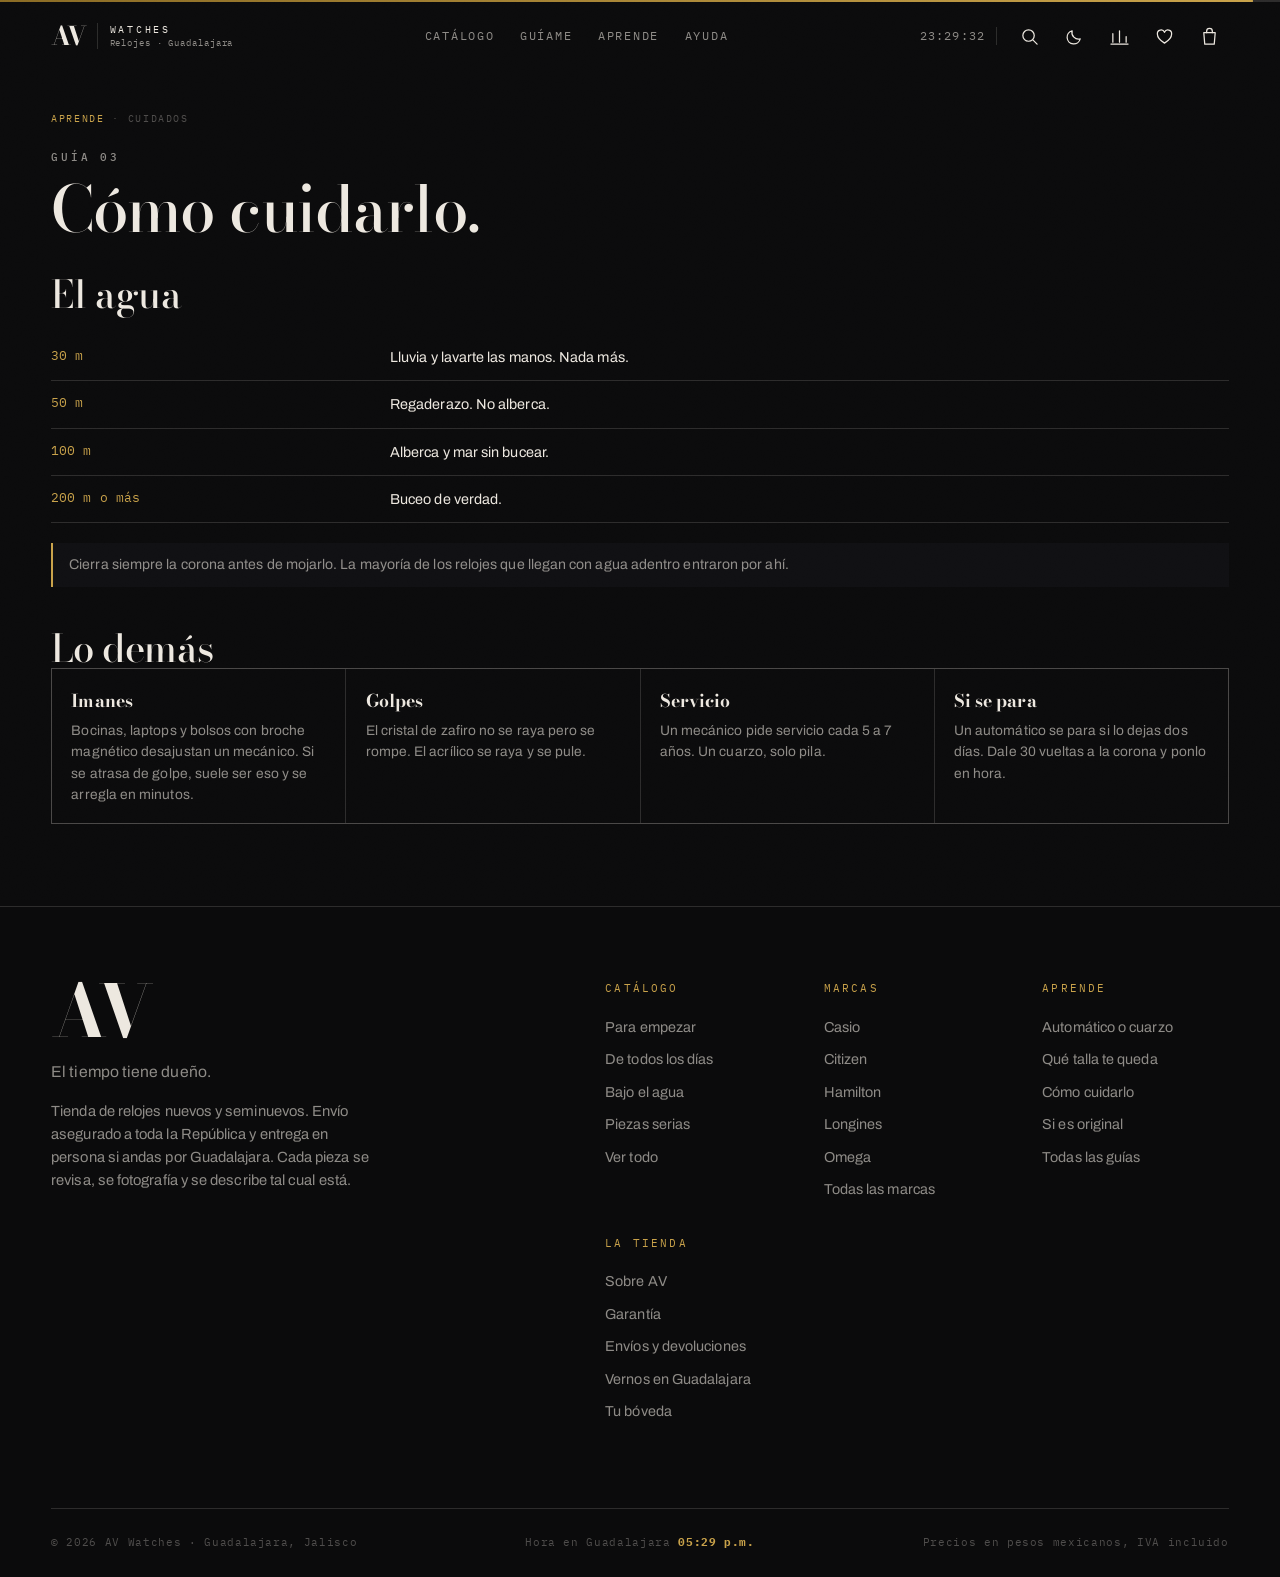
==== aprende-cuidados.html @ d377205e "Convierte el sitio en una tienda: menos texto y la información aparte Estaba hecho como una revista " ====
<!DOCTYPE html>
<html lang="es-MX" data-tema="noche">
<head>
<meta charset="utf-8">
<meta name="viewport" content="width=device-width, initial-scale=1">
<title>Cómo cuidarlo · AV Watches</title>
<meta name="description" content="Agua, golpes, imanes y cada cuándo darle servicio a tu reloj.">
<meta name="theme-color" content="#0B0B0C">
<link rel="icon" href="data:image/svg+xml,%3Csvg xmlns='http://www.w3.org/2000/svg' viewBox='0 0 32 32'%3E%3Crect width='32' height='32' fill='%230B0B0C'/%3E%3Ctext x='16' y='23' font-family='Georgia,serif' font-size='19' font-weight='700' fill='%23C9A24A' text-anchor='middle'%3EAV%3C/text%3E%3C/svg%3E">
<link rel="preconnect" href="https://fonts.googleapis.com">
<link rel="preconnect" href="https://fonts.gstatic.com" crossorigin>
<link href="https://fonts.googleapis.com/css2?family=Bodoni+Moda:ital,opsz,wght@0,6..96,400..700;1,6..96,400..600&family=IBM+Plex+Mono:wght@400;500&family=Archivo:wght@400;500;600&display=swap" rel="stylesheet">
<link rel="stylesheet" href="assets/css/base.css">
<link rel="stylesheet" href="assets/css/paginas.css">
<script src="assets/js/datos.js" defer></script>
<script src="assets/js/motor-reloj.js" defer></script>
<script src="assets/js/perfil.js" defer></script>
<script src="assets/js/tienda.js" defer></script>
<script src="assets/js/escala.js" defer></script>
<script src="assets/js/mecanismo.js" defer></script>
<script src="assets/js/componentes.js" defer></script>

</head>
<body>
<main id="principal">
  <section class="av-seccion av-marco">
    <nav class="av-miga av-mono"><a href="aprende.html">Aprende</a> · Cuidados</nav>
    <p class="av-t-eyebrow">Guía 03</p>
    <h1 class="av-t-titan">Cómo cuidarlo.</h1>

    <h2 class="av-t-display" style="margin-top:2rem">El agua</h2>
    <table class="av-tabla">
      <tbody>
        <tr><td class="av-laton">30 m</td><td>Lluvia y lavarte las manos. Nada más.</td></tr>
        <tr><td class="av-laton">50 m</td><td>Regaderazo. No alberca.</td></tr>
        <tr><td class="av-laton">100 m</td><td>Alberca y mar sin bucear.</td></tr>
        <tr><td class="av-laton">200 m o más</td><td>Buceo de verdad.</td></tr>
      </tbody>
    </table>
    <p class="av-aviso-corto">Cierra siempre la corona antes de mojarlo. La mayoría de los relojes que llegan con agua adentro entraron por ahí.</p>

    <h2 class="av-t-display" style="margin-top:var(--ritmo)">Lo demás</h2>
    <div class="av-fichas-cortas">
      <div><b>Imanes</b><p>Bocinas, laptops y bolsos con broche magnético desajustan un mecánico. Si se atrasa de golpe, suele ser eso y se arregla en minutos.</p></div>
      <div><b>Golpes</b><p>El cristal de zafiro no se raya pero se rompe. El acrílico se raya y se pule.</p></div>
      <div><b>Servicio</b><p>Un mecánico pide servicio cada 5 a 7 años. Un cuarzo, solo pila.</p></div>
      <div><b>Si se para</b><p>Un automático se para si lo dejas dos días. Dale 30 vueltas a la corona y ponlo en hora.</p></div>
    </div>
  </section>
</main>
</body>
</html>
---- assets/css/base.css ----
/* ==========================================================================
   AV WATCHES · Base
   Reglas de la casa: nada de esquinas redondeadas (salvo lo que es círculo),
   nada de sombras suaves, todo separado por filos de un píxel. La página se
   lee como una hoja de especificaciones, no como un folleto.
   ========================================================================== */

/* --- 1. Tokens ----------------------------------------------------------- */
:root {
  color-scheme: dark;
  --tinta:        #EDE8E0;
  --tinta-tenue:  rgba(237,232,224,.58);
  --tinta-fantasma: rgba(237,232,224,.30);
  --fondo:        #0B0B0C;
  --fondo-2:      #101013;
  --fondo-3:      #17171B;
  --linea:        rgba(237,232,224,.15);
  --linea-viva:   rgba(237,232,224,.38);
  --laton:        #C9A24A;
  --laton-hondo:  #8A6B24;
  --brasa:        #C4452D;
  --lume:         #79F0C8;
  --velo:         rgba(6,6,7,.72);

  --display: 'Bodoni Moda', 'Didot', 'Times New Roman', serif;
  --mono:    'IBM Plex Mono', ui-monospace, 'SF Mono', Menlo, monospace;
  --sans:    'Archivo', 'Helvetica Neue', Arial, sans-serif;

  /* Tonos del esquema del movimiento, para que funcione en ambos temas. */
  --mec-acero: rgba(176,180,190,.9);
  --mec-placa: rgba(150,150,160,.06);
  --mec-borde: rgba(170,172,180,.26);
  --mec-luz:   rgba(201,162,74,.13);

  --marco: clamp(1rem, 4vw, 4.5rem);   /* margen lateral de la página */
  --filo: 1px solid var(--linea);
  --ritmo: clamp(2rem, 3.2vw, 3.2rem);   /* aire entre secciones */
  --cabeza-alto: 68px;
  --curva: cubic-bezier(.19,1,.22,1);
}

[data-tema="dia"] {
  color-scheme: light;
  --tinta:        #17171B;
  --tinta-tenue:  rgba(23,23,27,.62);
  --tinta-fantasma: rgba(23,23,27,.32);
  --fondo:        #F2EEE6;
  --fondo-2:      #EAE5DA;
  --fondo-3:      #FBF9F4;
  --linea:        rgba(23,23,27,.18);
  --linea-viva:   rgba(23,23,27,.42);
  --laton:        #8A6220;
  --laton-hondo:  #C9A24A;
  --brasa:        #A83A22;
  --velo:         rgba(242,238,230,.78);
  --mec-acero: rgba(88,95,110,.85);
  --mec-placa: rgba(60,64,74,.06);
  --mec-borde: rgba(60,64,74,.30);
  --mec-luz:   rgba(138,98,32,.10);
}

/* --- 2. Reinicio --------------------------------------------------------- */
*, *::before, *::after { box-sizing: border-box; }
html { -webkit-text-size-adjust: 100%; scroll-behavior: smooth; }
@media (prefers-reduced-motion: reduce) { html { scroll-behavior: auto; } *, *::before, *::after { animation-duration: .01ms !important; animation-iteration-count: 1 !important; transition-duration: .01ms !important; } }

body {
  margin: 0;
  background: var(--fondo);
  color: var(--tinta);
  font-family: var(--sans);
  font-size: 15px;
  line-height: 1.55;
  letter-spacing: .005em;
  -webkit-font-smoothing: antialiased;
  overflow-x: hidden;
  transition: background .5s var(--curva), color .5s var(--curva);
}
/* Grano de papel: apenas se nota, pero quita el plano digital perfecto. */
body::before {
  content: ''; position: fixed; inset: 0; z-index: 9998; pointer-events: none; opacity: .55;
  background-image: url("data:image/svg+xml,%3Csvg xmlns='http://www.w3.org/2000/svg' width='180' height='180'%3E%3Cfilter id='n'%3E%3CfeTurbulence type='fractalNoise' baseFrequency='.85' numOctaves='3'/%3E%3CfeColorMatrix type='saturate' values='0'/%3E%3C/filter%3E%3Crect width='180' height='180' filter='url(%23n)' opacity='.045'/%3E%3C/svg%3E");
  mix-blend-mode: overlay;
}
body.av-bloqueado { overflow: hidden; }

h1,h2,h3,h4 { margin: 0; font-weight: 400; line-height: 1.02; letter-spacing: -.015em; }
p { margin: 0 0 1em; }
img, svg { display: block; max-width: 100%; }
button, input, select, textarea { font: inherit; color: inherit; }
button { background: none; border: 0; cursor: pointer; padding: 0; }
a { color: inherit; text-decoration: none; }
:focus-visible { outline: 2px solid var(--laton); outline-offset: 3px; }
::selection { background: var(--laton); color: var(--fondo); }
hr { border: 0; border-top: var(--filo); margin: 0; }
[hidden] { display: none !important; }

/* --- 3. Tipografía ------------------------------------------------------- */
/* La tipografía de display se reserva para nombres y titulares cortos.
   Todo lo que se lee de corrido va en la sans, que cansa menos. */
.av-t-titan {
  font-family: var(--display);
  font-size: clamp(2.3rem, 5.6vw, 4rem);
  line-height: 1.02; font-weight: 500; letter-spacing: -.02em;
}
.av-t-display { font-family: var(--display); font-size: clamp(1.6rem, 3vw, 2.5rem); line-height: 1.06; font-weight: 500; letter-spacing: -.015em; }
.av-t-titulo  { font-family: var(--display); font-size: clamp(1.25rem, 2vw, 1.7rem); line-height: 1.12; font-weight: 500; }
.av-t-lead    { font-family: var(--sans); font-size: clamp(.98rem, 1.2vw, 1.08rem); line-height: 1.55; font-weight: 400; color: var(--tinta-tenue); }
.av-t-eyebrow {
  font-family: var(--mono); font-size: .68rem; font-weight: 500;
  text-transform: uppercase; letter-spacing: .26em; color: var(--tinta-tenue);
}
.av-mono  { font-family: var(--mono); font-size: .8rem; letter-spacing: .02em; font-variant-numeric: tabular-nums; }
.av-tenue { color: var(--tinta-tenue); }
.av-laton { color: var(--laton); }
.av-cursiva { font-family: var(--display); font-style: italic; }

/* Numeración de sección: 01 —, con filo que cruza la página. */
.av-seccion-eti { display: flex; align-items: baseline; gap: 1.25rem; padding-bottom: .8rem; border-bottom: var(--filo); margin-bottom: clamp(1.2rem,2.5vw,2rem); }
.av-seccion-eti b { font-family: var(--mono); font-size: .72rem; letter-spacing: .2em; color: var(--laton); font-weight: 500; }
.av-seccion-eti span { flex: 1; }
.av-seccion-eti .av-t-eyebrow { color: var(--tinta); }

/* --- 4. Retícula --------------------------------------------------------- */
.av-marco { padding-inline: var(--marco); }
.av-seccion { padding-block: var(--ritmo); }
.av-rejilla { display: grid; gap: clamp(1.5rem, 3vw, 3rem); }
.av-dos { grid-template-columns: repeat(auto-fit, minmax(min(100%, 22rem), 1fr)); }

/* --- 5. Botones y enlaces ------------------------------------------------ */
.av-btn {
  --c: var(--tinta);
  position: relative; display: inline-flex; align-items: center; justify-content: center; gap: .7rem;
  padding: .95rem 1.7rem; border: 1px solid var(--c); color: var(--c);
  font-family: var(--mono); font-size: .74rem; text-transform: uppercase; letter-spacing: .18em;
  overflow: hidden; isolation: isolate; cursor: pointer; text-align: center;
  transition: color .45s var(--curva), border-color .45s var(--curva);
}
/* La tinta sube desde abajo al pasar el cursor. */
.av-btn::after { content: ''; position: absolute; inset: 0; background: var(--c); transform: scaleY(0); transform-origin: bottom; transition: transform .5s var(--curva); z-index: -1; }
.av-btn:hover::after, .av-btn:focus-visible::after { transform: scaleY(1); }
.av-btn:hover, .av-btn:focus-visible { color: var(--fondo); }
.av-btn--solido { background: var(--tinta); color: var(--fondo); }
.av-btn--solido::after { background: var(--laton); }
.av-btn--solido:hover { color: var(--fondo); }
.av-btn--laton { --c: var(--laton); }
.av-btn--bajo { padding: .7rem 1.2rem; font-size: .68rem; }
.av-bloque { display: flex; width: 100%; }
.av-btn[disabled] { opacity: .38; pointer-events: none; }

/* Enlace con subrayado que se dibuja de izquierda a derecha. */
.av-enlace { position: relative; font-family: var(--mono); font-size: .75rem; text-transform: uppercase; letter-spacing: .16em; padding-bottom: .3rem; }
.av-enlace::after { content: ''; position: absolute; left: 0; bottom: 0; width: 100%; height: 1px; background: currentColor; transform: scaleX(0); transform-origin: right; transition: transform .5s var(--curva); }
.av-enlace:hover::after { transform: scaleX(1); transform-origin: left; }

/* --- 6. Barra del día y encabezado --------------------------------------- */
.av-dia-barra { position: fixed; inset: 0 0 auto 0; height: 2px; z-index: 200; background: var(--linea); }
.av-dia-barra i { display: block; height: 100%; background: linear-gradient(90deg, var(--laton-hondo), var(--laton)); transform-origin: left; transform: scaleX(0); }

.av-saltar { position: fixed; top: -100px; left: 1rem; z-index: 300; background: var(--laton); color: #000; padding: .8rem 1.2rem; font-family: var(--mono); font-size: .75rem; transition: top .2s; }
.av-saltar:focus { top: 1rem; }

.av-cabeza {
  position: fixed; top: 2px; left: 0; right: 0; z-index: 150;
  border-bottom: 1px solid transparent;
  transition: background .4s var(--curva), border-color .4s var(--curva), transform .5s var(--curva);
}
.av-scrolled .av-cabeza { background: color-mix(in oklab, var(--fondo) 88%, transparent); backdrop-filter: blur(14px); border-bottom-color: var(--linea); }
.av-scrolled:not(.av-sube) .av-cabeza { transform: translateY(-110%); }
.av-cabeza__int { display: flex; align-items: center; gap: clamp(1rem, 3vw, 2.5rem); height: var(--cabeza-alto); padding-inline: var(--marco); }

.av-logo { display: flex; align-items: center; gap: .7rem; flex: 0 0 auto; }
.av-logo__marca { font-family: var(--display); font-size: 1.6rem; font-weight: 700; letter-spacing: -.04em; line-height: 1; }
.av-logo__txt { font-family: var(--mono); font-size: .62rem; letter-spacing: .28em; line-height: 1.35; padding-left: .7rem; border-left: var(--filo); }
.av-logo__txt em { display: block; font-style: normal; letter-spacing: .1em; color: var(--tinta-tenue); font-size: .56rem; }

.av-nav { display: flex; gap: clamp(.9rem, 2vw, 2rem); margin-inline: auto; }
.av-nav a { position: relative; font-family: var(--mono); font-size: .72rem; text-transform: uppercase; letter-spacing: .15em; color: var(--tinta-tenue); padding: .4rem 0; transition: color .35s; }
.av-nav a::after { content: ''; position: absolute; left: 0; right: 0; bottom: 0; height: 1px; background: var(--laton); transform: scaleX(0); transform-origin: right; transition: transform .45s var(--curva); }
.av-nav a:hover { color: var(--tinta); }
.av-nav a:hover::after, .av-nav a[aria-current]::after { transform: scaleX(1); transform-origin: left; }
.av-nav a[aria-current] { color: var(--tinta); }

.av-acciones { display: flex; align-items: center; gap: .45rem; flex: 0 0 auto; }
.av-hora-local { font-family: var(--mono); font-size: .74rem; letter-spacing: .1em; color: var(--tinta-tenue); font-variant-numeric: tabular-nums; padding-right: .7rem; border-right: var(--filo); margin-right: .35rem; }
.av-icono { position: relative; display: grid; place-items: center; width: 38px; height: 38px; border: 1px solid transparent; transition: border-color .35s, background .35s; }
.av-icono:hover { border-color: var(--linea); }
.av-icono svg { width: 19px; height: 19px; fill: none; stroke: currentColor; stroke-width: 1.3; stroke-linecap: round; stroke-linejoin: round; }
.av-icono .av-ico-dia { display: none; }
[data-tema="dia"] .av-icono .av-ico-dia { display: block; }
[data-tema="dia"] .av-icono .av-ico-noche { display: none; }
.av-cuenta { position: absolute; top: 2px; right: 0; min-width: 15px; height: 15px; padding: 0 3px; background: var(--laton); color: #0B0B0C; font-family: var(--mono); font-size: .58rem; font-weight: 600; display: grid; place-items: center; }
.av-icono--bolsa:hover svg { transform: translateY(-1px); }

@media (max-width: 860px) {
  .av-nav { position: fixed; left: 0; right: 0; bottom: 0; margin: 0; justify-content: space-around; background: color-mix(in oklab, var(--fondo) 94%, transparent); backdrop-filter: blur(14px); border-top: var(--filo); padding: .55rem var(--marco) calc(.55rem + env(safe-area-inset-bottom)); z-index: 149; }
  .av-nav a { font-size: .62rem; letter-spacing: .1em; }
  .av-logo__txt, .av-hora-local { display: none; }
  .av-scrolled:not(.av-sube) .av-cabeza { transform: none; }
}

/* --- 7. Pie -------------------------------------------------------------- */
.av-pie { border-top: var(--filo); margin-top: var(--ritmo); padding: clamp(3rem,6vw,5.5rem) var(--marco) 0; display: grid; gap: clamp(2.5rem,5vw,5rem); grid-template-columns: minmax(0,1.1fr) minmax(0,1.4fr); }
.av-pie__logo { font-family: var(--display); font-size: 4.5rem; font-weight: 700; line-height: .8; display: block; margin-bottom: 1.2rem; }
.av-pie__nota { max-width: 40ch; color: var(--tinta-tenue); font-size: .92rem; }
.av-pie__cols { display: grid; gap: 2rem; grid-template-columns: repeat(auto-fit, minmax(9rem,1fr)); }
.av-pie__cols h3 { font-family: var(--mono); font-size: .68rem; text-transform: uppercase; letter-spacing: .2em; color: var(--laton); margin-bottom: 1rem; }
.av-pie__cols a { display: block; padding: .32rem 0; font-size: .9rem; color: var(--tinta-tenue); transition: color .3s, padding-left .35s var(--curva); }
.av-pie__cols a:hover { color: var(--tinta); padding-left: .4rem; }
.av-pie__base { grid-column: 1 / -1; display: flex; flex-wrap: wrap; gap: 1rem 2rem; justify-content: space-between; border-top: var(--filo); margin-top: 1rem; padding: 1.6rem 0; font-family: var(--mono); font-size: .68rem; letter-spacing: .06em; color: var(--tinta-fantasma); }
.av-pie__hora b { color: var(--laton); font-variant-numeric: tabular-nums; }
@media (max-width: 860px) { .av-pie { grid-template-columns: 1fr; } .av-pie__base { padding-bottom: 5rem; } }

/* --- 8. Bolsa lateral ---------------------------------------------------- */
.av-velo { position: fixed; inset: 0; background: var(--velo); backdrop-filter: blur(3px); z-index: 160; opacity: 0; transition: opacity .45s var(--curva); }
.av-bolsa-abierta .av-velo { opacity: 1; }
.av-bolsa {
  position: fixed; top: 0; right: 0; bottom: 0; width: min(30rem, 100vw); z-index: 170;
  background: var(--fondo-2); border-left: var(--filo);
  display: flex; flex-direction: column;
  transform: translateX(101%); transition: transform .6s var(--curva);
}
.av-bolsa-abierta .av-bolsa { transform: none; }
.av-bolsa__cabeza { display: flex; align-items: center; justify-content: space-between; padding: 1.5rem var(--marco); border-bottom: var(--filo); }
.av-cerrar { font-family: var(--mono); font-size: .7rem; text-transform: uppercase; letter-spacing: .16em; color: var(--tinta-tenue); border-bottom: 1px solid transparent; transition: color .3s, border-color .3s; }
.av-cerrar:hover { color: var(--tinta); border-bottom-color: var(--laton); }
.av-bolsa__cuerpo { flex: 1; overflow-y: auto; padding: 0 var(--marco); }
.av-bolsa__pie { padding: 1.4rem var(--marco) calc(1.6rem + env(safe-area-inset-bottom)); border-top: var(--filo); background: var(--fondo-3); }
.av-bolsa__linea { display: flex; justify-content: space-between; align-items: baseline; padding: .35rem 0; font-family: var(--mono); font-size: .8rem; }
.av-bolsa__linea b { font-size: 1rem; }
.av-bolsa__pie .av-btn { margin-top: 1.1rem; }
.av-bolsa__nota { margin: .9rem 0 0; font-size: .72rem; color: var(--tinta-fantasma); text-align: center; }
.av-vacio { padding: 3.5rem 0; text-align: center; }
.av-vacio p:not(.av-t-lead) { color: var(--tinta-tenue); font-size: .92rem; max-width: 28ch; margin-inline: auto; }
.av-vacio .av-btn { margin-top: 1.5rem; }

.av-linea { display: grid; grid-template-columns: 74px 1fr; gap: 1.1rem; padding: 1.4rem 0; border-bottom: var(--filo); }
.av-linea__img { background: var(--fondo-3); border: var(--filo); padding: .4rem; }
.av-linea__txt h3 { font-family: var(--display); font-size: 1.15rem; }
.av-linea__txt p { margin: .25rem 0; font-size: .74rem; }
.av-linea__fila { display: flex; align-items: center; justify-content: space-between; margin-top: .6rem; }
.av-cant { display: inline-flex; align-items: center; border: var(--filo); }
.av-cant button { width: 26px; height: 26px; display: grid; place-items: center; color: var(--tinta-tenue); transition: color .25s, background .25s; }
.av-cant button:hover { color: var(--fondo); background: var(--tinta); }
.av-cant span { min-width: 26px; text-align: center; font-family: var(--mono); font-size: .78rem; }
.av-quitar { margin-top: .5rem; font-family: var(--mono); font-size: .64rem; text-transform: uppercase; letter-spacing: .14em; color: var(--tinta-fantasma); border-bottom: 1px solid transparent; }
.av-quitar:hover { color: var(--brasa); border-bottom-color: var(--brasa); }
.av-grabado-eti { font-family: var(--display); font-style: italic; color: var(--laton) !important; }

/* --- 9. Buscador --------------------------------------------------------- */
.av-buscador { position: fixed; inset: 0; z-index: 180; background: var(--velo); backdrop-filter: blur(8px); opacity: 0; transition: opacity .3s; display: grid; place-items: start center; padding: clamp(3rem,12vh,9rem) 1rem 1rem; }
.av-buscador.visible { opacity: 1; }
.av-buscador__caja { width: min(46rem, 100%); background: var(--fondo-2); border: var(--filo); transform: translateY(-12px); transition: transform .45s var(--curva); }
.av-buscador.visible .av-buscador__caja { transform: none; }
.av-buscador input { width: 100%; padding: 1.4rem 1.6rem; background: none; border: 0; border-bottom: var(--filo); font-family: var(--display); font-size: 1.5rem; letter-spacing: -.01em; }
.av-buscador input::placeholder { color: var(--tinta-fantasma); font-size: 1.1rem; }
.av-buscador input:focus { outline: none; }
.av-buscador__res { max-height: min(50vh, 26rem); overflow-y: auto; }
.av-buscador__eti { margin: 0; padding: .9rem 1.6rem .4rem; font-family: var(--mono); font-size: .64rem; text-transform: uppercase; letter-spacing: .2em; color: var(--tinta-fantasma); }
.av-buscador__res a { display: grid; grid-template-columns: 4rem 1fr auto; gap: 1rem; align-items: center; padding: .8rem 1.6rem; border-top: var(--filo); transition: background .2s; }
.av-buscador__res a:hover, .av-buscador__res a.sel { background: var(--fondo-3); }
.av-buscador__res a.sel { box-shadow: inset 2px 0 0 var(--laton); }
.av-buscador__ref { color: var(--laton); }
.av-buscador__nom { font-family: var(--display); font-size: 1.1rem; }
.av-buscador__nom em { display: block; font-family: var(--mono); font-style: normal; font-size: .66rem; color: var(--tinta-tenue); letter-spacing: .06em; }
.av-buscador__pie { padding: .8rem 1.6rem; border-top: var(--filo); font-family: var(--mono); font-size: .64rem; color: var(--tinta-fantasma); letter-spacing: .08em; }
.av-buscador kbd { display: inline-block; padding: 1px 5px; border: var(--filo); margin-right: 2px; }

/* --- 10. Aviso ----------------------------------------------------------- */
.av-aviso {
  position: fixed; left: 50%; bottom: 2rem; z-index: 190;
  display: flex; align-items: center; gap: .8rem;
  padding: .85rem 1.3rem; background: var(--fondo-3); border: 1px solid var(--linea-viva);
  font-family: var(--mono); font-size: .74rem; letter-spacing: .04em;
  transform: translate(-50%, 150%); opacity: 0; transition: transform .55s var(--curva), opacity .4s;
}
.av-aviso.visible { transform: translate(-50%, 0); opacity: 1; }
.av-aviso__punto { width: 6px; height: 6px; background: var(--laton); border-radius: 50%; animation: av-pulso 2s infinite; }
.av-aviso__accion { color: var(--laton); text-transform: uppercase; letter-spacing: .14em; font-size: .66rem; border-bottom: 1px solid currentColor; }
@keyframes av-pulso { 0%,100% { opacity: 1; } 50% { opacity: .25; } }
@media (max-width: 860px) { .av-aviso { bottom: 4.6rem; width: calc(100% - 2rem); } }

/* --- 11. La pieza (SVG) -------------------------------------------------- */
.av-svg { width: 100%; height: auto; overflow: visible; }
.av-svg .av-hora, .av-svg .av-min, .av-svg .av-seg, .av-svg .av-gmt, .av-svg .av-sub-s {
  transform-box: view-box; transform-origin: var(--cx, 200px) var(--cy, 290px);
}
.av-svg .av-sub-s { transform-origin: var(--sx) var(--sy); }
.av-svg .av-min, .av-svg .av-hora, .av-svg .av-gmt { transition: transform .8s var(--curva); }
.av-engrane { transform-box: view-box; transform-origin: var(--gx) var(--gy); animation: av-gira var(--gd,12s) linear infinite; animation-direction: var(--gdir, normal); }
@keyframes av-gira { to { transform: rotate(360deg); } }

/* Modo lume: se apaga la luz y solo queda el material luminiscente. */
.av-svg.lume .av-dial { fill: #04060a; }
.av-svg.lume .av-textura { opacity: .06; }
.av-svg.lume .av-lume { fill: var(--lume); filter: drop-shadow(0 0 5px rgba(121,240,200,.85)); }
.av-svg.lume .av-cristal { opacity: .25; }
.av-svg.lume text { opacity: .12; }

/* --- 12. Utilidades ------------------------------------------------------ */
[data-revelar] { opacity: 0; transform: translateY(26px); transition: opacity .9s var(--curva), transform .9s var(--curva); }
[data-revelar].visible { opacity: 1; transform: none; }
[data-revelar][data-retraso="1"] { transition-delay: .09s; }
[data-revelar][data-retraso="2"] { transition-delay: .18s; }
[data-revelar][data-retraso="3"] { transition-delay: .27s; }
[data-revelar][data-retraso="4"] { transition-delay: .36s; }
[data-revelar][data-retraso="5"] { transition-delay: .45s; }
.av-solo-lectores { position: absolute; width: 1px; height: 1px; overflow: hidden; clip-path: inset(50%); white-space: nowrap; }
main { padding-top: calc(var(--cabeza-alto) + 2px); }
.av-linea__txt h3 em { font-family: var(--mono); font-style: normal; font-size: .62rem; text-transform: uppercase; letter-spacing: .16em; color: var(--laton); display: block; }
---- assets/css/paginas.css ----
/* ==========================================================================
   AV WATCHES · Páginas
   ========================================================================== */

/* ==========================  PORTADA  =====================================
   Compacta: el producto tiene que verse sin bajar.
   ========================================================================= */
.av-hero { padding: clamp(1.2rem,3vh,2.4rem) var(--marco) clamp(1.5rem,3vw,2.5rem); }
.av-hero__int { display: grid; grid-template-columns: minmax(0,1fr) clamp(9rem, 21vw, 15rem);
  gap: clamp(1.5rem,4vw,3.5rem); align-items: center; }
.av-hero__col { min-width: 0; }
.av-hero__eti { font-size: .64rem; letter-spacing: .2em; text-transform: uppercase; color: var(--tinta-fantasma); margin: 0 0 .8rem; }
.av-hero__titulo, .av-hero .av-t-titan em { font-style: italic; font-weight: 400; color: var(--laton); }
.av-hero__lead { max-width: 42ch; margin: .9rem 0 1.4rem; color: var(--tinta-tenue); font-size: 1rem; }
.av-hero__cta { display: flex; flex-wrap: wrap; gap: .7rem; }
.av-hero__sellos { list-style: none; display: flex; flex-wrap: wrap; gap: .5rem 1.4rem; margin: 1.4rem 0 0; padding: 0;
  font-size: .64rem; letter-spacing: .12em; text-transform: uppercase; color: var(--tinta-fantasma); }
.av-hero__sellos li { display: flex; align-items: center; gap: .45rem; }
.av-hero__sellos li::before { content: ''; width: 5px; height: 5px; background: var(--laton); border-radius: 50%; }
.av-hero__pieza { width: 100%; justify-self: end; filter: drop-shadow(0 22px 40px rgba(0,0,0,.5)); cursor: pointer;
  transition: transform .6s var(--curva); }
.av-hero__pieza:hover { transform: translateY(-5px); }
.av-hero__pieza .av-svg { width: 100%; }
@media (max-width: 820px) {
  .av-hero__int { grid-template-columns: 1fr; }
  .av-hero__pieza { justify-self: center; max-width: 14rem; order: -1; }
}

/* Atajos por curaduría, justo bajo el encabezado. */
.av-atajos { display: grid; grid-template-columns: repeat(auto-fit, minmax(min(100%,11rem),1fr)); gap: 1px;
  background: var(--linea); border: var(--filo); }
.av-atajo { background: var(--fondo); padding: .95rem 1.1rem; display: grid; gap: .2rem;
  transition: background .3s var(--curva); }
.av-atajo:hover { background: var(--fondo-2); }
.av-atajo b { font-family: var(--display); font-size: 1.15rem; font-weight: 500; }
.av-atajo span { font-size: .64rem; color: var(--tinta-fantasma); }
.av-atajo:hover span { color: var(--laton); }

/* El trato, en cuatro cifras. */
.av-trato { display: grid; grid-template-columns: repeat(auto-fit, minmax(min(100%,9rem),1fr)); gap: 1px;
  background: var(--linea); border: var(--filo); }
.av-trato div { background: var(--fondo); padding: 1.2rem 1.1rem; }
.av-trato b { display: block; font-family: var(--display); font-size: clamp(1.8rem,3.4vw,2.6rem); line-height: 1; }
.av-trato span { font-family: var(--mono); font-size: .6rem; letter-spacing: .16em; text-transform: uppercase; color: var(--tinta-fantasma); }

/* Tira de guías. */
.av-aprende-tira { display: grid; grid-template-columns: repeat(auto-fit, minmax(min(100%,12rem),1fr)); gap: 1px;
  background: var(--linea); border: var(--filo); }
.av-aprende-tira a { background: var(--fondo); padding: 1.1rem 1.2rem; display: grid; gap: .2rem;
  transition: background .3s, padding-left .35s var(--curva); }
.av-aprende-tira a:hover { background: var(--fondo-2); padding-left: 1.6rem; }
.av-aprende-tira b { font-family: var(--display); font-size: 1.1rem; font-weight: 500; }
.av-aprende-tira em { font-style: normal; font-family: var(--mono); font-size: .62rem; color: var(--tinta-fantasma); }

/* Marquesina: el letrero de la vitrina. */
.av-marquesina { border-block: var(--filo); padding: .85rem 0; overflow: hidden; background: var(--fondo-2); }
.av-marquesina__pista { display: flex; width: max-content; animation: av-corre 42s linear infinite; }
.av-marquesina:hover .av-marquesina__pista { animation-play-state: paused; }
.av-marquesina span { display: inline-flex; align-items: center; gap: 2.4rem; padding-right: 2.4rem; font-family: var(--mono); font-size: .72rem; text-transform: uppercase; letter-spacing: .22em; color: var(--tinta-tenue); white-space: nowrap; }
.av-marquesina b { color: var(--laton); font-weight: 400; }
@keyframes av-corre { to { transform: translateX(-50%); } }

/* ==========================  VITRINA  ===================================== */
.av-vitrina { display: grid; grid-template-columns: repeat(auto-fill, minmax(min(100%, 19rem), 1fr)); gap: 1px; background: var(--linea); border: var(--filo); }
.av-vitrina--dos { grid-template-columns: repeat(auto-fill, minmax(min(100%, 26rem), 1fr)); }

.av-pieza { position: relative; display: flex; flex-direction: column; background: var(--fondo); padding: 1.2rem 1.1rem 1rem; transition: background .5s var(--curva); isolation: isolate; }
.av-pieza:hover { background: var(--fondo-2); }
.av-pieza__cab { display: flex; justify-content: space-between; align-items: flex-start; gap: 1rem; font-family: var(--mono); font-size: .64rem; letter-spacing: .16em; text-transform: uppercase; color: var(--tinta-fantasma); }
.av-pieza__cab b { color: var(--laton); font-weight: 500; }
.av-pieza__lienzo {
  position: relative; margin: .6rem 0 1rem; padding: .4rem;
  display: grid; place-items: center; min-height: 13rem;
  cursor: url("data:image/svg+xml,%3Csvg xmlns='http://www.w3.org/2000/svg' width='40' height='40'%3E%3Ccircle cx='16' cy='16' r='11' fill='none' stroke='%23C9A24A' stroke-width='1.5'/%3E%3Ccircle cx='16' cy='16' r='14' fill='none' stroke='%23C9A24A' stroke-width='1' opacity='.4'/%3E%3Cpath d='M25 25l9 9' stroke='%23C9A24A' stroke-width='1.5'/%3E%3C/svg%3E") 16 16, zoom-in;
}
.av-pieza__lienzo .av-svg { width: min(100%, 11rem); transition: transform .8s var(--curva); }
.av-pieza:hover .av-pieza__lienzo .av-svg { transform: translateY(-6px) scale(1.05); }
/* Círculo de exhibición que crece al pasar el cursor. */
.av-pieza__lienzo::before { content: ''; position: absolute; width: 10rem; height: 10rem; border: var(--filo); border-radius: 50%; z-index: -1; transition: transform .8s var(--curva), opacity .8s; opacity: .5; }
.av-pieza:hover .av-pieza__lienzo::before { transform: scale(1.16); opacity: 1; border-color: var(--laton); }

.av-pieza__nom { font-family: var(--display); font-size: 1.3rem; font-weight: 500; line-height: 1.1; }
.av-pieza__nom a::after { content: ''; position: absolute; inset: 0; z-index: 1; }   /* toda la tarjeta es el enlace */
.av-pieza__specs { font-size: .66rem; letter-spacing: .06em; color: var(--tinta-fantasma); margin: .3rem 0 .9rem; }
.av-pieza__pie { display: flex; justify-content: space-between; align-items: center; padding-top: .9rem; border-top: var(--filo); margin-top: auto; }
.av-pieza__precio { font-family: var(--mono); font-size: .95rem; }
.av-pieza__actos { display: flex; gap: .3rem; position: relative; z-index: 2; }
.av-pieza__acto { width: 32px; height: 32px; display: grid; place-items: center; border: var(--filo); color: var(--tinta-fantasma); transition: color .3s, border-color .3s, background .3s; }
.av-pieza__acto svg { width: 15px; height: 15px; fill: none; stroke: currentColor; stroke-width: 1.4; stroke-linecap: round; stroke-linejoin: round; }
.av-pieza__acto:hover { color: var(--tinta); border-color: var(--linea-viva); }
.av-pieza__acto[aria-pressed="true"] { color: var(--laton); border-color: var(--laton); }
.av-pieza__acto[aria-pressed="true"] svg { fill: currentColor; }
.av-pieza__acto.comparar[aria-pressed="true"] svg { fill: none; }

/* Sellos: serie corta, última pieza, novedad. */
.av-sello { position: absolute; top: 3rem; left: 1.1rem; z-index: 2; background: var(--fondo); font-family: var(--mono); font-size: .56rem; text-transform: uppercase; letter-spacing: .16em; padding: .28rem .5rem; border: 1px solid currentColor; }
.av-sello--ultima { color: var(--brasa); }
.av-sello--serie  { color: var(--laton); }
.av-sello--nueva  { color: var(--tinta-tenue); }

/* ==========================  COLECCIONES  ================================= */
.av-cols { display: grid; gap: 1px; background: var(--linea); border: var(--filo); }
.av-col { position: relative; display: grid; grid-template-columns: 5rem 1fr auto; gap: clamp(1rem,3vw,3rem); align-items: center; padding: clamp(1.6rem,3vw,2.6rem) clamp(1.2rem,3vw,2.4rem); background: var(--fondo); transition: background .5s var(--curva), padding-left .5s var(--curva); overflow: hidden; }
.av-col:hover { background: var(--fondo-2); padding-left: clamp(1.8rem,4vw,3.4rem); }
.av-col__num { font-family: var(--display); font-size: clamp(2.4rem,5vw,4rem); line-height: 1; color: var(--tinta-fantasma); transition: color .5s; }
.av-col:hover .av-col__num { color: var(--laton); }
.av-col__nom { font-family: var(--display); font-size: clamp(1.6rem,3.4vw,2.8rem); }
.av-col__desc { color: var(--tinta-tenue); font-size: .95rem; max-width: 52ch; margin: .3rem 0 0; }
.av-col__flecha { font-family: var(--mono); font-size: .7rem; letter-spacing: .18em; text-transform: uppercase; color: var(--tinta-fantasma); white-space: nowrap; transition: color .4s, transform .5s var(--curva); }
.av-col:hover .av-col__flecha { color: var(--laton); transform: translateX(6px); }
.av-col a::after { content: ''; position: absolute; inset: 0; }
@media (max-width: 760px) { .av-col { grid-template-columns: 3.2rem 1fr; } .av-col__flecha { display: none; } }

/* ==========================  HORA EN EL MUNDO  ============================ */
.av-husos { display: grid; grid-template-columns: repeat(auto-fit, minmax(min(100%,13rem),1fr)); gap: 1px; background: var(--linea); border: var(--filo); }
.av-huso { background: var(--fondo); padding: 1.8rem 1.4rem; text-align: center; transition: background .5s; }
.av-huso:hover { background: var(--fondo-2); }
.av-huso .av-svg { width: min(100%, 9.5rem); margin-inline: auto; }
.av-huso__ciudad { font-family: var(--display); font-size: 1.25rem; margin-top: .6rem; }
.av-huso__hora { font-family: var(--mono); font-size: 1.5rem; letter-spacing: .04em; font-variant-numeric: tabular-nums; color: var(--laton); }
.av-huso__cod { font-family: var(--mono); font-size: .6rem; letter-spacing: .28em; color: var(--tinta-fantasma); }

/* ==========================  CALIBRE  ===================================== */
.av-calibre { display: grid; grid-template-columns: minmax(0,1fr) minmax(0,1.05fr); gap: clamp(2rem,5vw,5rem); align-items: center; }
.av-calibre__specs { display: grid; grid-template-columns: repeat(2,1fr); gap: 1px; background: var(--linea); border: var(--filo); margin-top: 2rem; }
.av-calibre__specs div { background: var(--fondo); padding: 1.1rem 1.2rem; }
.av-calibre__specs dt { font-family: var(--mono); font-size: .6rem; text-transform: uppercase; letter-spacing: .18em; color: var(--tinta-fantasma); }
.av-calibre__specs dd { margin: .3rem 0 0; font-family: var(--display); font-size: 1.5rem; }
.av-calibre__specs dd small { font-family: var(--mono); font-size: .68rem; color: var(--tinta-tenue); }
.av-mecanismo { position: relative; border: var(--filo); background: var(--fondo-2); padding: 1rem; }
.av-mecanismo svg { width: 100%; height: auto; }
@media (max-width: 900px) { .av-calibre { grid-template-columns: 1fr; } }

/* ==========================  MANIFIESTO  ================================== */
.av-manifiesto { border-block: var(--filo); }
.av-manifiesto p { font-family: var(--display); font-size: clamp(1.5rem,3.6vw,3rem); line-height: 1.18; max-width: 24ch; margin: 0 auto; text-align: center; text-wrap: balance; }
.av-manifiesto em { font-style: italic; color: var(--laton); }
.av-manifiesto footer { text-align: center; margin-top: 2rem; font-family: var(--mono); font-size: .68rem; letter-spacing: .2em; text-transform: uppercase; color: var(--tinta-fantasma); }

/* ==========================  CATÁLOGO  ==================================== */
.av-catalogo__cab { display: flex; flex-wrap: wrap; gap: 1.5rem; align-items: flex-end; justify-content: space-between; padding-bottom: 1.6rem; border-bottom: var(--filo); }
.av-filtros { display: grid; gap: 2rem; align-content: start; position: sticky; top: calc(var(--cabeza-alto) + 1.5rem); }
.av-catalogo { display: grid; grid-template-columns: 15rem minmax(0,1fr); gap: clamp(1.5rem,3vw,3.5rem); margin-top: 2.5rem; }
@media (max-width: 980px) { .av-catalogo { grid-template-columns: 1fr; } .av-filtros { position: static; grid-template-columns: repeat(auto-fit,minmax(11rem,1fr)); } }

.av-filtro h3 { font-family: var(--mono); font-size: .64rem; text-transform: uppercase; letter-spacing: .2em; color: var(--laton); padding-bottom: .7rem; border-bottom: var(--filo); margin-bottom: .8rem; }
.av-check { display: flex; align-items: center; gap: .65rem; padding: .3rem 0; cursor: pointer; font-size: .88rem; color: var(--tinta-tenue); transition: color .3s; }
.av-check:hover { color: var(--tinta); }
.av-check input { appearance: none; width: 13px; height: 13px; border: 1px solid var(--linea-viva); flex: 0 0 auto; transition: background .25s, border-color .25s; }
.av-check input:checked { background: var(--laton); border-color: var(--laton); box-shadow: inset 0 0 0 2px var(--fondo); }
.av-check input:checked + span { color: var(--tinta); }
.av-check .cuenta { margin-left: auto; font-family: var(--mono); font-size: .66rem; color: var(--tinta-fantasma); }

.av-rango { margin-top: .4rem; }
.av-rango input[type="range"] { width: 100%; appearance: none; height: 1px; background: var(--linea-viva); margin: 1.2rem 0 .5rem; }
.av-rango input[type="range"]::-webkit-slider-thumb { appearance: none; width: 13px; height: 13px; background: var(--laton); border-radius: 50%; cursor: grab; border: 2px solid var(--fondo); }
.av-rango input[type="range"]::-moz-range-thumb { width: 13px; height: 13px; background: var(--laton); border-radius: 50%; cursor: grab; border: 2px solid var(--fondo); }
.av-rango__val { display: flex; justify-content: space-between; font-family: var(--mono); font-size: .7rem; color: var(--tinta-tenue); }

.av-orden { display: flex; align-items: center; gap: .6rem; font-family: var(--mono); font-size: .68rem; text-transform: uppercase; letter-spacing: .14em; color: var(--tinta-fantasma); }
.av-orden select { background: none; border: var(--filo); padding: .5rem .7rem; font-family: var(--mono); font-size: .68rem; letter-spacing: .1em; color: var(--tinta); cursor: pointer; }
.av-conteo { font-family: var(--mono); font-size: .72rem; color: var(--tinta-tenue); }
.av-sin-resultados { grid-column: 1/-1; padding: 5rem 2rem; text-align: center; background: var(--fondo); }

/* ==========================  FICHA DE PIEZA  ============================== */
.av-ficha { display: grid; grid-template-columns: minmax(0,1.05fr) minmax(0,1fr); gap: clamp(2rem,4vw,4.5rem); align-items: start; }
@media (max-width: 940px) { .av-ficha { grid-template-columns: 1fr; } }

.av-escaparate { position: sticky; top: calc(var(--cabeza-alto) + 1.5rem); border: var(--filo); background: var(--fondo-2); padding: clamp(1rem,3vw,2.5rem); }
/* En una sola columna no puede quedarse pegado: taparía todo lo que pasa
   por debajo. Va después de la regla base para poder ganarle. */
@media (max-width: 940px) { .av-escaparate { position: static; } }
.av-escaparate__lienzo { position: relative; display: grid; place-items: center; }
.av-escaparate__lienzo > div { width: 100%; display: grid; place-items: center; }
.av-escaparate__lienzo .av-svg { width: min(100%, 26rem); transition: filter .6s; }
.av-escaparate.lume { background: #05070a; }
.av-util { display: inline-flex; align-items: center; gap: .5rem; padding: .5rem .85rem; border: var(--filo); font-family: var(--mono); font-size: .64rem; text-transform: uppercase; letter-spacing: .14em; color: var(--tinta-tenue); transition: color .3s, border-color .3s; }
.av-util:hover { color: var(--tinta); border-color: var(--linea-viva); }
.av-util[aria-pressed="true"] { color: var(--laton); border-color: var(--laton); }
.av-util i { width: 6px; height: 6px; background: currentColor; border-radius: 50%; }

/* Lupa de relojero: magnifica el dial donde apuntas. */
.av-lupa { position: absolute; width: 150px; height: 150px; border-radius: 50%; border: 1px solid var(--laton); pointer-events: none; opacity: 0; transition: opacity .3s; overflow: hidden; background: var(--fondo-2); box-shadow: 0 18px 50px rgba(0,0,0,.55); z-index: 5; }
.av-lupa.viva { opacity: 1; }
.av-lupa__int { position: absolute; transform-origin: 0 0; }
.av-lupa::after { content: 'x2.6'; position: absolute; bottom: 8px; left: 0; right: 0; text-align: center; font-family: var(--mono); font-size: .55rem; letter-spacing: .2em; color: var(--laton); }

.av-ficha__cab { border-bottom: var(--filo); padding-bottom: 1.4rem; }
.av-ficha__ref { display: flex; flex-wrap: wrap; gap: .6rem 1.2rem; align-items: center; font-family: var(--mono); font-size: .66rem; text-transform: uppercase; letter-spacing: .18em; color: var(--tinta-fantasma); margin-bottom: .9rem; }
.av-ficha__ref b { color: var(--laton); font-weight: 500; }
.av-ficha__precio { display: flex; align-items: baseline; gap: 1rem; margin-top: 1.2rem; }
.av-ficha__precio b { font-family: var(--mono); font-size: 1.75rem; letter-spacing: .01em; }
.av-ficha__precio span { font-family: var(--mono); font-size: .68rem; color: var(--tinta-fantasma); letter-spacing: .12em; }

.av-config { margin-top: 2rem; }
.av-config__grupo { padding: 1.4rem 0; border-bottom: var(--filo); }
.av-config__cab { display: flex; justify-content: space-between; align-items: baseline; margin-bottom: .9rem; }
.av-config__cab h3 { font-family: var(--mono); font-size: .64rem; text-transform: uppercase; letter-spacing: .2em; color: var(--laton); }
.av-config__cab span { font-family: var(--display); font-style: italic; font-size: .95rem; color: var(--tinta-tenue); }
.av-opciones { display: flex; flex-wrap: wrap; gap: .6rem; }
.av-opcion { position: relative; display: flex; align-items: center; gap: .55rem; padding: .5rem .8rem .5rem .55rem; border: var(--filo); font-family: var(--mono); font-size: .68rem; color: var(--tinta-tenue); transition: border-color .3s, color .3s; }
.av-opcion:hover { border-color: var(--linea-viva); color: var(--tinta); }
.av-opcion[aria-pressed="true"] { border-color: var(--laton); color: var(--tinta); }
.av-opcion i { width: 20px; height: 20px; border: 1px solid rgba(128,128,128,.4); flex: 0 0 auto; }
.av-opcion[aria-pressed="true"] i { box-shadow: 0 0 0 1px var(--laton); }
.av-opcion em { font-style: normal; color: var(--laton); font-size: .62rem; }

.av-grabado input { width: 100%; background: var(--fondo-2); border: var(--filo); padding: .8rem 1rem; font-family: var(--display); font-style: italic; font-size: 1.05rem; letter-spacing: .02em; }
.av-grabado input:focus { outline: none; border-color: var(--laton); }
.av-grabado__pie { display: flex; justify-content: space-between; margin-top: .5rem; font-family: var(--mono); font-size: .62rem; color: var(--tinta-fantasma); }

.av-comprar { display: grid; grid-template-columns: 1fr auto; gap: .7rem; margin-top: 1.8rem; }
@media (max-width: 480px) { .av-comprar { grid-template-columns: 1fr; } }
.av-disponible { display: flex; align-items: center; gap: .6rem; margin-top: 1rem; font-family: var(--mono); font-size: .68rem; color: var(--tinta-tenue); }
.av-disponible i { width: 7px; height: 7px; border-radius: 50%; background: var(--laton); animation: av-pulso 2.4s infinite; }
.av-disponible.poco i { background: var(--brasa); }

/* Muñeca a escala: la regla de milímetros reales. */
.av-muneca { margin-top: 2.2rem; padding: 1.4rem; border: var(--filo); background: var(--fondo-2); }
.av-muneca__vista { position: relative; height: 130px; display: grid; place-items: center; overflow: hidden; margin: 1rem 0; }
.av-muneca__brazo { position: absolute; height: 100%; background: linear-gradient(180deg, transparent, color-mix(in oklab, var(--tinta) 12%, transparent) 12%, color-mix(in oklab, var(--tinta) 16%, transparent) 88%, transparent); border-inline: var(--filo); transition: width .35s var(--curva); }
.av-muneca__caja { position: relative; border: 1px solid var(--laton); border-radius: 50%; display: grid; place-items: center; transition: width .35s var(--curva), height .35s var(--curva); }
.av-muneca__caja span { font-family: var(--mono); font-size: .62rem; color: var(--laton); }
.av-muneca__veredicto { font-family: var(--display); font-style: italic; font-size: 1.05rem; text-align: center; }
.av-muneca__regla { display: flex; justify-content: space-between; font-family: var(--mono); font-size: .62rem; color: var(--tinta-fantasma); }

/* Hoja de especificaciones */
.av-specs { margin-top: 2.5rem; }
.av-specs table { width: 100%; border-collapse: collapse; }
.av-specs th, .av-specs td { text-align: left; padding: .8rem .2rem; border-bottom: var(--filo); vertical-align: baseline; }
.av-specs th { font-family: var(--mono); font-size: .62rem; text-transform: uppercase; letter-spacing: .16em; color: var(--tinta-fantasma); font-weight: 400; width: 42%; }
.av-specs td { font-size: .92rem; }
.av-specs caption { text-align: left; font-family: var(--mono); font-size: .64rem; text-transform: uppercase; letter-spacing: .2em; color: var(--laton); padding-bottom: .8rem; border-bottom: var(--filo); }

.av-notas { margin-top: 2rem; display: grid; gap: 1px; background: var(--linea); border: var(--filo); }
.av-notas li { list-style: none; background: var(--fondo); padding: 1rem 1.2rem 1rem 3rem; position: relative; font-size: .92rem; color: var(--tinta-tenue); }
.av-notas li::before { content: counter(av-n, decimal-leading-zero); counter-increment: av-n; position: absolute; left: 1.2rem; font-family: var(--mono); font-size: .68rem; color: var(--laton); }
.av-notas { counter-reset: av-n; }

/* ==========================  BANCO / COMPARADOR  ========================== */
.av-banco { overflow-x: auto; }
.av-banco table { width: 100%; min-width: 42rem; border-collapse: collapse; }
.av-banco th, .av-banco td { padding: 1rem; border: var(--filo); text-align: left; vertical-align: top; }
.av-banco thead td { border: 0; }
.av-banco th[scope="row"] { font-family: var(--mono); font-size: .62rem; text-transform: uppercase; letter-spacing: .16em; color: var(--tinta-fantasma); font-weight: 400; width: 12rem; background: var(--fondo-2); }
.av-banco__pieza { text-align: center; }
.av-banco__pieza .av-svg { width: min(100%, 9rem); margin-inline: auto; }
.av-banco tbody tr:hover td { background: var(--fondo-2); }
.av-banco .ganador { color: var(--laton); }

/* ==========================  PEDIDO  ====================================== */
.av-pedido { display: grid; grid-template-columns: minmax(0,1.2fr) minmax(0,1fr); gap: clamp(2rem,4vw,4rem); align-items: start; }
@media (max-width: 900px) { .av-pedido { grid-template-columns: 1fr; } .av-resumen { position: static; } }
.av-campo { margin-bottom: 1.1rem; }
.av-campo label { display: block; font-family: var(--mono); font-size: .62rem; text-transform: uppercase; letter-spacing: .18em; color: var(--tinta-fantasma); margin-bottom: .45rem; }
.av-campo input, .av-campo select, .av-campo textarea { width: 100%; background: var(--fondo-2); border: var(--filo); padding: .8rem 1rem; font-size: .95rem; }
.av-campo input:focus, .av-campo select:focus, .av-campo textarea:focus { outline: none; border-color: var(--laton); }
.av-campos-dos { display: grid; grid-template-columns: 1fr 1fr; gap: 1rem; }
.av-resumen { position: sticky; top: calc(var(--cabeza-alto) + 1.5rem); border: var(--filo); background: var(--fondo-2); padding: 1.6rem; }
.av-entrega { display: grid; gap: 1px; background: var(--linea); border: var(--filo); margin-bottom: 1.5rem; }
.av-entrega label { display: grid; grid-template-columns: auto 1fr auto; gap: .8rem; align-items: center; background: var(--fondo); padding: 1rem 1.1rem; cursor: pointer; transition: background .3s; }
.av-entrega label:hover { background: var(--fondo-2); }
.av-entrega input { appearance: none; width: 13px; height: 13px; border: 1px solid var(--linea-viva); border-radius: 50%; }
.av-entrega input:checked { background: var(--laton); border-color: var(--laton); box-shadow: inset 0 0 0 2px var(--fondo); }
.av-entrega small { display: block; color: var(--tinta-fantasma); font-size: .74rem; }
.av-gracias { text-align: center; padding: clamp(3rem,10vh,7rem) 0; }
.av-gracias .av-svg { width: min(100%, 15rem); margin: 2rem auto; }

/* ==========================  LA CASA  ===================================== */
.av-linea-tiempo { position: relative; padding-left: 2.5rem; border-left: var(--filo); display: grid; gap: 3rem; }
.av-hito { position: relative; }
.av-hito::before { content: ''; position: absolute; left: calc(-2.5rem - 4px); top: .5rem; width: 7px; height: 7px; background: var(--laton); border-radius: 50%; }
.av-hito time { font-family: var(--display); font-size: 2.4rem; color: var(--tinta-fantasma); line-height: 1; }
.av-hito h3 { font-family: var(--display); font-size: 1.5rem; margin: .3rem 0 .5rem; }
.av-hito p { color: var(--tinta-tenue); max-width: 56ch; }
.av-cifras { display: grid; grid-template-columns: repeat(auto-fit, minmax(min(100%,10rem),1fr)); gap: 1px; background: var(--linea); border: var(--filo); }
.av-cifra { background: var(--fondo); padding: 1.8rem 1.4rem; }
.av-cifra b { display: block; font-family: var(--display); font-size: clamp(2.4rem,5vw,3.6rem); line-height: 1; }
.av-cifra span { font-family: var(--mono); font-size: .62rem; text-transform: uppercase; letter-spacing: .18em; color: var(--tinta-fantasma); }

/* ==========================  SERVICIO / ACORDEÓN  ========================= */
.av-acordeon { border-top: var(--filo); }
.av-acordeon details { border-bottom: var(--filo); }
.av-acordeon summary { display: flex; align-items: center; justify-content: space-between; gap: 2rem; padding: 1.4rem 0; cursor: pointer; list-style: none; font-family: var(--display); font-size: clamp(1.1rem,2vw,1.5rem); transition: color .3s; }
.av-acordeon summary::-webkit-details-marker { display: none; }
.av-acordeon summary::after { content: '+'; font-family: var(--mono); font-size: 1.3rem; color: var(--laton); transition: transform .4s var(--curva); }
.av-acordeon details[open] summary::after { transform: rotate(45deg); }
.av-acordeon summary:hover { color: var(--laton); }
.av-acordeon div { padding-bottom: 1.6rem; color: var(--tinta-tenue); max-width: 62ch; }

/* ==========================  BÓVEDA  ====================================== */
.av-boveda__cab { display: flex; flex-wrap: wrap; gap: 1rem; justify-content: space-between; align-items: flex-end; }

/* Volante del calibre: oscila, no gira. */
.av-volante { transform-box: view-box; transform-origin: var(--vx) var(--vy); animation: av-oscila 1.6s cubic-bezier(.36,0,.64,1) infinite alternate; }
@keyframes av-oscila { from { transform: rotate(-155deg); } to { transform: rotate(155deg); } }

/* Precio de lista tachado junto al de venta. */
.av-pieza__precio s { margin-left: .5rem; font-size: .78rem; color: var(--tinta-fantasma); text-decoration-thickness: 1px; }

/* Condición de la pieza y estado del seminuevo. */
.av-condicion { border: 1px solid currentColor; padding: .18rem .45rem; color: var(--laton); }
.av-condicion.usado { color: var(--tinta-tenue); }
.av-ficha__precio s { color: var(--tinta-fantasma); }
.av-estado { margin-top: 1.4rem; padding: 1rem 1.2rem; border-left: 2px solid var(--laton); background: var(--fondo-2); }
.av-estado p { margin: .5rem 0 0; font-size: .92rem; color: var(--tinta-tenue); }
.av-config__nota { margin: .8rem 0 0; font-size: .78rem; color: var(--tinta-fantasma); }

/* ==========================  EL MOVIMIENTO  ==============================
   Las ruedas giran con el periodo que les toca por su número de dientes.
   El escape avanza a pasos, un diente por latido, y el volante oscila.
   ======================================================================== */
.av-mec { width: 100%; height: auto; overflow: visible; }
.av-mec .av-rot {
  transform-box: view-box; transform-origin: var(--x) var(--y);
  animation: av-gira var(--dur) var(--pasos, linear) infinite;
  animation-direction: var(--dir, normal);
}
.av-mec .av-volante {
  transform-box: view-box; transform-origin: var(--x) var(--y);
  animation: av-oscila var(--semi) cubic-bezier(.42,0,.58,1) infinite alternate;
}
.av-mec .av-ancora {
  transform-box: view-box; transform-origin: var(--x) var(--y);
  animation: av-bascula var(--semi) cubic-bezier(.6,0,.4,1) infinite alternate;
}
@keyframes av-oscila  { from { rotate: -150deg; } to { rotate: 150deg; } }
@keyframes av-bascula { from { rotate: -7deg; }   to { rotate: 7deg; } }

/* Cada pieza se puede señalar: el hover la sube y apaga el resto. */
.av-mec .av-pieza-mec { transition: opacity .45s var(--curva); }
.av-mec:hover .av-pieza-mec { opacity: .28; }
.av-mec .av-pieza-mec:hover { opacity: 1; }

/* Quien prefiere no ver movimiento, ve el esquema quieto. */
@media (prefers-reduced-motion: reduce) {
  .av-mec .av-rot, .av-mec .av-volante, .av-mec .av-ancora { animation: none; }
}

/* ==========================  TAMAÑO REAL  ===============================
   El calibrador: una tarjeta bancaria dibujada que el visitante ajusta
   contra la suya de verdad hasta que coinciden.
   ======================================================================== */
.av-calibrador { position: fixed; inset: 0; z-index: 200; background: var(--velo); backdrop-filter: blur(10px);
  display: grid; place-items: center; padding: 1rem; opacity: 0; transition: opacity .3s; overflow-y: auto; }
.av-calibrador.visible { opacity: 1; }
.av-cal__caja { width: min(56rem, 100%); background: var(--fondo-2); border: var(--filo); padding: clamp(1.4rem, 3vw, 2.4rem);
  transform: translateY(-14px); transition: transform .45s var(--curva); }
.av-calibrador.visible .av-cal__caja { transform: none; }
.av-cal__cab { display: flex; gap: 2rem; justify-content: space-between; align-items: flex-start; padding-bottom: 1.2rem; border-bottom: var(--filo); }
.av-cal__pasos { margin: 1.2rem 0; padding-left: 1.4rem; font-size: .78rem; color: var(--tinta-tenue); line-height: 1.9; }
.av-cal__pasos li::marker { color: var(--laton); }

.av-cal__zona { display: grid; place-items: center; padding: clamp(1rem, 3vw, 2rem) 0; background:
  repeating-linear-gradient(45deg, transparent, transparent 9px, color-mix(in oklab, var(--tinta) 4%, transparent) 9px, color-mix(in oklab, var(--tinta) 4%, transparent) 10px);
  border: var(--filo); }
/* La tarjeta de referencia, con su chip y su banda para que se reconozca. */
.av-cal__tarjeta { position: relative; border: 2px solid var(--laton); border-radius: 8px;
  background: linear-gradient(135deg, color-mix(in oklab, var(--laton) 14%, var(--fondo-3)), var(--fondo-3));
  box-shadow: 0 10px 30px rgba(0,0,0,.4); }
.av-cal__chip { position: absolute; left: 9%; top: 30%; width: 13%; height: 20%; border-radius: 3px;
  background: linear-gradient(135deg, #d9b45c, #8a6a24); }
.av-cal__banda { position: absolute; left: 0; right: 0; top: 62%; height: 13%; background: rgba(0,0,0,.45); }
.av-cal__marca { position: absolute; right: 8%; bottom: 8%; font-size: .62rem; letter-spacing: .12em; color: var(--laton); }

.av-cal__mando { display: grid; grid-template-columns: auto 1fr auto; gap: .8rem; align-items: center; margin-top: 1.2rem; }
.av-cal__paso { width: 34px; height: 34px; border: var(--filo); display: grid; place-items: center;
  font-family: var(--mono); color: var(--tinta-tenue); transition: color .3s, border-color .3s; }
.av-cal__paso:hover { color: var(--tinta); border-color: var(--linea-viva); }
.av-cal__mando input[type="range"] { width: 100%; appearance: none; height: 1px; background: var(--linea-viva); }
.av-cal__mando input[type="range"]::-webkit-slider-thumb { appearance: none; width: 18px; height: 18px; background: var(--laton); border-radius: 50%; border: 3px solid var(--fondo-2); cursor: grab; }
.av-cal__mando input[type="range"]::-moz-range-thumb { width: 18px; height: 18px; background: var(--laton); border-radius: 50%; border: 3px solid var(--fondo-2); cursor: grab; }
.av-cal__lectura { text-align: center; margin: 1rem 0 0; font-size: .74rem; color: var(--tinta-tenue); }
.av-cal__lectura b { color: var(--laton); }
.av-cal__pie { display: flex; flex-wrap: wrap; gap: .7rem; justify-content: center; margin-top: 1.4rem; }
.av-cal__nota { text-align: center; margin: .9rem 0 0; font-size: .68rem; color: var(--tinta-fantasma); }

/* La pieza puesta a tamaño físico: el ancho lo fija el JS en píxeles, así
   que aquí solo se deja sitio para que quepa y se pueda desplazar. */
.av-escaparate.real .av-escaparate__lienzo { overflow: auto; justify-items: center; }
.av-escaparate.real .av-escaparate__lienzo > div { display: grid; place-items: center; min-width: 100%; }
.av-real-aviso { display: flex; align-items: center; gap: .6rem; justify-content: center; margin-top: 1rem;
  padding: .6rem .9rem; border: 1px solid var(--laton); font-family: var(--mono); font-size: .64rem;
  letter-spacing: .1em; color: var(--laton); text-align: center; }
.av-real-aviso button { color: inherit; text-decoration: underline; text-underline-offset: 3px; }

/* Selector de vista: de frente o de perfil. */
.av-vistas { display: flex; gap: 1px; background: var(--linea); border: var(--filo); margin-bottom: 1rem; }
.av-vista { flex: 1; background: var(--fondo); padding: .6rem; font-family: var(--mono); font-size: .66rem;
  text-transform: uppercase; letter-spacing: .16em; color: var(--tinta-fantasma); transition: color .3s, background .3s; }
.av-vista:hover { color: var(--tinta); }
.av-vista[aria-selected="true"] { background: var(--tinta); color: var(--fondo); }
.av-escaparate__lienzo.sin-lupa { cursor: default; }
.av-escaparate__lienzo .av-perfil { width: 100%; max-width: 30rem; }
.av-grosor { margin-top: 2rem; padding: 1.2rem 1.4rem; border-left: 2px solid var(--laton); background: var(--fondo-2); }
.av-grosor p { margin: .6rem 0 0; color: var(--tinta-tenue); font-size: .92rem; }

/* Mover el tiempo. */
.av-tiempo { margin-top: 1.2rem; padding-top: 1.2rem; border-top: var(--filo); }
.av-tiempo__cab { display: flex; justify-content: space-between; align-items: baseline; margin-bottom: .7rem; }
.av-tiempo__cab b { font-size: .8rem; color: var(--tinta-tenue); transition: color .3s; }
.av-tiempo.movido .av-tiempo__cab b { color: var(--laton); }
.av-tiempo input[type="range"] { width: 100%; appearance: none; height: 1px; background: var(--linea-viva); margin: .3rem 0; }
.av-tiempo input[type="range"]::-webkit-slider-thumb { appearance: none; width: 15px; height: 15px; background: var(--laton); border-radius: 50%; border: 3px solid var(--fondo-2); cursor: grab; }
.av-tiempo input[type="range"]::-moz-range-thumb { width: 15px; height: 15px; background: var(--laton); border-radius: 50%; border: 3px solid var(--fondo-2); cursor: grab; }
.av-tiempo__pie { display: flex; justify-content: space-between; align-items: center; margin-top: .4rem; font-size: .6rem; color: var(--tinta-fantasma); }
.av-tiempo__ahora { font-family: var(--mono); font-size: .62rem; text-transform: uppercase; letter-spacing: .14em; color: var(--tinta-tenue); border-bottom: 1px solid transparent; }
.av-tiempo__ahora:hover { color: var(--laton); border-bottom-color: var(--laton); }
.av-tiempo__nota { margin: .7rem 0 0; font-size: .64rem; color: var(--tinta-fantasma); text-align: center; min-height: 1.2em; }

/* ==========================  ¿CUÁL ES TU RELOJ?  ========================= */
.av-guia { margin-top: clamp(2rem, 5vw, 3.5rem); border: var(--filo); padding: clamp(1.5rem, 4vw, 3rem); background: var(--fondo-2); position: relative; }
.av-guia__barra { position: absolute; top: 0; left: 0; right: 0; height: 2px; background: var(--linea); }
.av-guia__barra i { display: block; height: 100%; background: var(--laton); transform-origin: left; transition: transform .6s var(--curva); }
.av-guia__cuenta { font-size: .64rem; letter-spacing: .22em; text-transform: uppercase; color: var(--tinta-fantasma); }
.av-guia__titulo { margin: .6rem 0 1.8rem; }
.av-guia__ops { display: grid; gap: 1px; background: var(--linea); border: var(--filo); grid-template-columns: repeat(auto-fit, minmax(min(100%, 14rem), 1fr)); }
.av-guia__op { background: var(--fondo); padding: 1.4rem 1.2rem; text-align: left; display: grid; gap: .3rem; align-content: start;
  transition: background .35s var(--curva), transform .35s var(--curva); }
.av-guia__op:hover { background: var(--fondo-3); }
.av-guia__op .e { font-family: var(--display); font-size: 1.35rem; line-height: 1.1; }
.av-guia__op .s { font-family: var(--mono); font-size: .68rem; color: var(--tinta-tenue); }
.av-guia__op.elegida { background: var(--laton); }
.av-guia__op.elegida .e, .av-guia__op.elegida .s { color: #0B0B0C; }
.av-guia__pie { margin: 1.2rem 0 0; font-size: .84rem; color: var(--tinta-fantasma); max-width: 52ch; }
.av-guia__atras { display: inline-block; margin-top: 1.4rem; color: var(--tinta-tenue); }

.av-guia__gana { display: grid; grid-template-columns: minmax(0, .8fr) minmax(0, 1.2fr); gap: clamp(1.5rem, 4vw, 3rem); align-items: center;
  border: var(--filo); background: var(--fondo); padding: clamp(1.4rem, 3vw, 2.4rem); }
.av-guia__pieza { width: min(100%, 15rem); margin-inline: auto; }
.av-guia__razones { list-style: none; margin: 0 0 1rem; padding: 0; display: grid; gap: .45rem; }
.av-guia__razones li { position: relative; padding-left: 1.5rem; font-size: .95rem; color: var(--tinta-tenue); }
.av-guia__razones li::before { content: '✓'; position: absolute; left: 0; color: var(--laton); font-family: var(--mono); font-size: .8rem; }
.av-guia__pero { font-size: .84rem; color: var(--tinta-fantasma); border-left: 2px solid var(--brasa); padding-left: .8rem; margin: 0 0 1.2rem; }
.av-guia__compra { display: flex; flex-wrap: wrap; gap: 1rem; align-items: center; }
.av-guia__compra b { font-size: 1.4rem; }
.av-guia__final { display: flex; flex-wrap: wrap; gap: .8rem; justify-content: center; margin-top: 2.5rem; padding-top: 2rem; border-top: var(--filo); }
@media (max-width: 760px) { .av-guia__gana { grid-template-columns: 1fr; } }

/* Siluetas superpuestas del comparador. */
.av-siluetas { border: var(--filo); background: var(--fondo-2); padding: clamp(1.2rem, 3vw, 2rem); margin-bottom: 2rem; }
.av-siluetas__cab { display: flex; flex-wrap: wrap; gap: .6rem 1.5rem; justify-content: space-between; align-items: baseline;
  padding-bottom: 1rem; border-bottom: var(--filo); margin-bottom: 1.4rem; }
.av-siluetas__cab p { margin: 0; font-size: .68rem; }
.av-siluetas__par { display: grid; grid-template-columns: 1fr 1fr; gap: clamp(1rem, 3vw, 2.5rem); }
.av-siluetas__par figure { margin: 0; }
.av-siluetas__par figcaption { font-size: .6rem; letter-spacing: .2em; text-transform: uppercase; color: var(--tinta-fantasma); margin-bottom: .6rem; }
.av-siluetas__par svg { width: 100%; height: auto; max-height: 20rem; }
@media (max-width: 640px) { .av-siluetas__par { grid-template-columns: 1fr; } }

/* Los hitos de la historia se encienden al pasar. */
.av-hito::before { transition: background .5s var(--curva), box-shadow .5s var(--curva); background: var(--tinta-fantasma); }
.av-hito.visible::before { background: var(--laton); box-shadow: 0 0 0 4px color-mix(in oklab, var(--laton) 22%, transparent); }
/* La línea de tiempo se dibuja de arriba abajo al entrar. */
.av-linea-tiempo { border-left-color: transparent; position: relative; }
.av-linea-tiempo::before { content: ''; position: absolute; left: -1px; top: 0; width: 1px; height: 100%; background: var(--linea);
  transform: scaleY(0); transform-origin: top; transition: transform 1.4s var(--curva); }
.av-linea-tiempo.visible::before { transform: scaleY(1); }
/* El acordeón abre con holgura. */
.av-acordeon details[open] div { animation: av-abre .45s var(--curva); }
@keyframes av-abre { from { opacity: 0; transform: translateY(-6px); } to { opacity: 1; transform: none; } }
/* Las cifras que cuentan usan cifras de ancho fijo para no bailar. */
.av-cifra b { font-variant-numeric: tabular-nums; }

/* Titular con una pieza viva al lado, en las páginas de texto. */
.av-portada-doble { display: grid; grid-template-columns: minmax(0,1fr) clamp(10rem, 22vw, 17rem); gap: clamp(1.5rem,4vw,3.5rem); align-items: center; }
.av-portada-pieza { width: 100%; filter: drop-shadow(0 22px 40px rgba(0,0,0,.5)); }
.av-portada-pieza .av-svg { width: 100%; }
@media (max-width: 780px) { .av-portada-doble { grid-template-columns: 1fr; } .av-portada-pieza { max-width: 13rem; margin-inline: auto; } }

/* La pieza sobre la muñeca, a escala. */
.av-muneca__veredicto[data-nivel="bien"] { color: var(--laton); }
.av-muneca__veredicto[data-nivel="grande"] { color: var(--brasa); }
.av-muneca__ayuda { margin: .8rem 0 0; font-size: .64rem; color: var(--tinta-fantasma); text-align: center; }
@media (max-width: 520px) { .av-muneca__vistas { grid-template-columns: 1fr; } }

/* El control de la talla, con el mismo mando que el resto. */
.av-muneca input[type="range"] { width: 100%; appearance: none; height: 1px; background: var(--linea-viva); margin: .4rem 0; }
.av-muneca input[type="range"]::-webkit-slider-thumb { appearance: none; width: 15px; height: 15px; background: var(--laton); border-radius: 50%; border: 3px solid var(--fondo-2); cursor: grab; }
.av-muneca input[type="range"]::-moz-range-thumb { width: 15px; height: 15px; background: var(--laton); border-radius: 50%; border: 3px solid var(--fondo-2); cursor: grab; }
.av-mecanismo { margin: 0; }
.av-mecanismo figcaption { font-size: .62rem; letter-spacing: .16em; text-transform: uppercase; margin-bottom: .8rem; }

/* ==========================  APRENDE  ====================================
   Guías cortas: listas y tablas antes que párrafos.
   ======================================================================== */
.av-miga { font-size: .64rem; letter-spacing: .16em; text-transform: uppercase; color: var(--tinta-fantasma); margin-bottom: 1.4rem; }
.av-miga a { color: var(--laton); }

.av-guias { display: grid; gap: 1px; background: var(--linea); border: var(--filo); }
.av-guias__item { display: grid; grid-template-columns: 3rem 1fr auto; gap: 1.2rem; align-items: center;
  background: var(--fondo); padding: 1.1rem 1.3rem; transition: background .3s, padding-left .35s var(--curva); }
.av-guias__item:hover { background: var(--fondo-2); padding-left: 1.8rem; }
.av-guias__item .n { color: var(--tinta-fantasma); font-size: .7rem; }
.av-guias__item:hover .n { color: var(--laton); }
.av-guias__item .t b { font-family: var(--display); font-size: 1.25rem; font-weight: 500; display: block; }
.av-guias__item .t em { font-style: normal; font-size: .86rem; color: var(--tinta-tenue); }
.av-guias__item .f { font-size: .66rem; letter-spacing: .14em; text-transform: uppercase; color: var(--tinta-fantasma); white-space: nowrap; }
.av-guias__item:hover .f { color: var(--laton); }

/* Cinta de llamada: un dato y un botón, sin párrafos. */
.av-cinta { display: flex; flex-wrap: wrap; gap: 1rem 1.5rem; align-items: center; justify-content: space-between;
  border: var(--filo); background: var(--fondo-2); padding: 1.2rem 1.4rem; margin-top: 1.6rem; }
.av-cinta p { margin: .3rem 0 0; font-size: .72rem; }

.av-comparativa { display: grid; grid-template-columns: repeat(auto-fit, minmax(min(100%,15rem),1fr)); gap: 1px;
  background: var(--linea); border: var(--filo); margin-top: 1.6rem; }
.av-comparativa article { background: var(--fondo); padding: 1.4rem 1.3rem; display: grid; align-content: start; gap: .5rem; }
.av-comparativa p.av-mono { font-size: .66rem; letter-spacing: .1em; text-transform: uppercase; margin: 0; }
.av-comparativa ul { list-style: none; margin: .3rem 0; padding: 0; display: grid; gap: .35rem; }
.av-comparativa li { position: relative; padding-left: 1rem; font-size: .88rem; color: var(--tinta-tenue); }
.av-comparativa li::before { content: '·'; position: absolute; left: .25rem; color: var(--laton); }
.av-precio-nota { margin: .4rem 0 .2rem; font-size: .9rem; }

.av-notas-mec { display: grid; grid-template-columns: repeat(auto-fit, minmax(min(100%,13rem),1fr)); gap: 1px;
  background: var(--linea); border: var(--filo); border-top: 0; }
.av-notas-mec p { background: var(--fondo); margin: 0; padding: .9rem 1rem; font-size: .84rem; color: var(--tinta-tenue); }
.av-notas-mec b { color: var(--tinta); display: block; font-family: var(--mono); font-size: .62rem; letter-spacing: .16em; text-transform: uppercase; margin-bottom: .25rem; }

.av-pasos { display: grid; grid-template-columns: repeat(auto-fit, minmax(min(100%,13rem),1fr)); gap: 1px;
  background: var(--linea); border: var(--filo); margin: 1.6rem 0; }
.av-pasos div { background: var(--fondo); padding: 1.1rem 1.2rem; }
.av-pasos span { display: block; font-size: .7rem; margin-bottom: .4rem; }
.av-pasos p { margin: 0; font-size: .9rem; color: var(--tinta-tenue); }

.av-tabla { width: 100%; border-collapse: collapse; margin: 1.2rem 0; }
.av-tabla caption { text-align: left; padding-bottom: .7rem; }
.av-tabla th { text-align: left; font-family: var(--mono); font-size: .62rem; letter-spacing: .16em; text-transform: uppercase;
  color: var(--tinta-fantasma); font-weight: 400; padding: .6rem .8rem .6rem 0; border-bottom: var(--filo); }
.av-tabla td { padding: .75rem .8rem .75rem 0; border-bottom: var(--filo); font-size: .9rem; vertical-align: top; }
.av-tabla td:first-child { font-family: var(--mono); font-size: .8rem; white-space: nowrap; }

.av-aviso-corto { border-left: 2px solid var(--laton); padding: .7rem 1rem; background: var(--fondo-2); font-size: .88rem; color: var(--tinta-tenue); }
.av-fichas-cortas { display: grid; grid-template-columns: repeat(auto-fit, minmax(min(100%,14rem),1fr)); gap: 1px; background: var(--linea); border: var(--filo); }
.av-fichas-cortas div { background: var(--fondo); padding: 1.1rem 1.2rem; }
.av-fichas-cortas b { font-family: var(--display); font-size: 1.1rem; }
.av-fichas-cortas p { margin: .35rem 0 0; font-size: .86rem; color: var(--tinta-tenue); }

.av-lista-num { list-style: none; counter-reset: ln; margin: 1.6rem 0; padding: 0; display: grid; gap: 1px; background: var(--linea); border: var(--filo); }
.av-lista-num li { counter-increment: ln; background: var(--fondo); padding: 1rem 1.2rem 1rem 3rem; position: relative; font-size: .92rem; color: var(--tinta-tenue); }
.av-lista-num li::before { content: counter(ln, decimal-leading-zero); position: absolute; left: 1.2rem; font-family: var(--mono); font-size: .68rem; color: var(--laton); }
.av-lista-num b { color: var(--tinta); }

.av-glosario { display: grid; grid-template-columns: repeat(auto-fit, minmax(min(100%,17rem),1fr)); gap: 1px; background: var(--linea); border: var(--filo); margin-top: 1.6rem; }
.av-glosario > div { background: var(--fondo); padding: 1rem 1.2rem; }
.av-glosario dt { font-family: var(--display); font-size: 1.1rem; }
.av-glosario dd { margin: .25rem 0 0; font-size: .86rem; color: var(--tinta-tenue); }

/* ==========================  FICHA SIMPLIFICADA  =========================
   A la vista solo lo que hace falta para decidir. El resto, plegado.
   ======================================================================== */
.av-herramientas { display: flex; flex-wrap: wrap; gap: .4rem; justify-content: center; margin-top: .9rem; }
.av-herramientas .av-util { padding: .45rem .8rem; font-size: .62rem; }
.av-util[disabled] { opacity: .3; pointer-events: none; }
.av-escaparate__lienzo.sin-lupa { cursor: default; }

.av-ficha__cab { border-bottom: 0; padding-bottom: 0; }
.av-ficha__cab h1 { margin-top: .3rem; }
.av-ficha__precio { margin-top: .8rem; align-items: baseline; }
.av-ficha__precio b { font-size: 1.9rem; }

.av-comprar { display: grid; grid-template-columns: 1fr auto auto; gap: .5rem; margin-top: 1.4rem; }
.av-icono-grande { display: grid; place-items: center; width: 3rem; border: 1px solid var(--linea-viva); color: var(--tinta-tenue);
  transition: color .3s, border-color .3s; }
.av-icono-grande svg { width: 18px; height: 18px; fill: none; stroke: currentColor; stroke-width: 1.4; stroke-linecap: round; stroke-linejoin: round; }
.av-icono-grande:hover { color: var(--tinta); border-color: var(--tinta); }
.av-icono-grande[aria-pressed="true"] { color: var(--laton); border-color: var(--laton); }
.av-icono-grande[aria-pressed="true"] svg { fill: currentColor; }
.av-icono-grande[aria-pressed="true"] svg path[d^="M3"] { fill: none; }

/* Secciones plegadas */
.av-detalles { margin-top: 1.8rem; border-top: var(--filo); }
.av-detalles details { border-bottom: var(--filo); }
.av-detalles summary { display: flex; align-items: center; justify-content: space-between; padding: .95rem 0; cursor: pointer;
  list-style: none; font-family: var(--mono); font-size: .68rem; letter-spacing: .16em; text-transform: uppercase;
  color: var(--tinta-tenue); transition: color .3s; }
.av-detalles summary::-webkit-details-marker { display: none; }
.av-detalles summary::after { content: '+'; font-size: 1.1rem; color: var(--laton); transition: transform .35s var(--curva); }
.av-detalles details[open] summary::after { transform: rotate(45deg); }
.av-detalles summary:hover { color: var(--tinta); }
.av-detalles details > *:not(summary) { padding-bottom: 1.2rem; animation: av-abre .35s var(--curva); }

.av-specs-tabla { width: 100%; border-collapse: collapse; }
.av-specs-tabla th { text-align: left; font-family: var(--mono); font-size: .6rem; letter-spacing: .14em; text-transform: uppercase;
  color: var(--tinta-fantasma); font-weight: 400; padding: .45rem 1rem .45rem 0; width: 38%; vertical-align: top; }
.av-specs-tabla td { padding: .45rem 0; font-size: .88rem; }

.av-talla__cab { display: flex; justify-content: space-between; align-items: baseline; margin-bottom: .5rem; font-size: .72rem; }
.av-talla input[type="range"] { width: 100%; appearance: none; height: 1px; background: var(--linea-viva); margin: .5rem 0; }
.av-talla input[type="range"]::-webkit-slider-thumb { appearance: none; width: 15px; height: 15px; background: var(--laton); border-radius: 50%; border: 3px solid var(--fondo); cursor: grab; }
.av-talla input[type="range"]::-moz-range-thumb { width: 15px; height: 15px; background: var(--laton); border-radius: 50%; border: 3px solid var(--fondo); cursor: grab; }
.av-talla .av-muneca__regla { display: flex; justify-content: space-between; font-size: .6rem; color: var(--tinta-fantasma); }
.av-talla .av-muneca__veredicto { margin: .8rem 0 .6rem; font-family: var(--sans); font-style: normal; font-size: .92rem; text-align: left; }

.av-notas li { padding: .7rem 1rem .7rem 2.6rem; font-size: .88rem; }
.av-notas li::before { left: 1rem; }
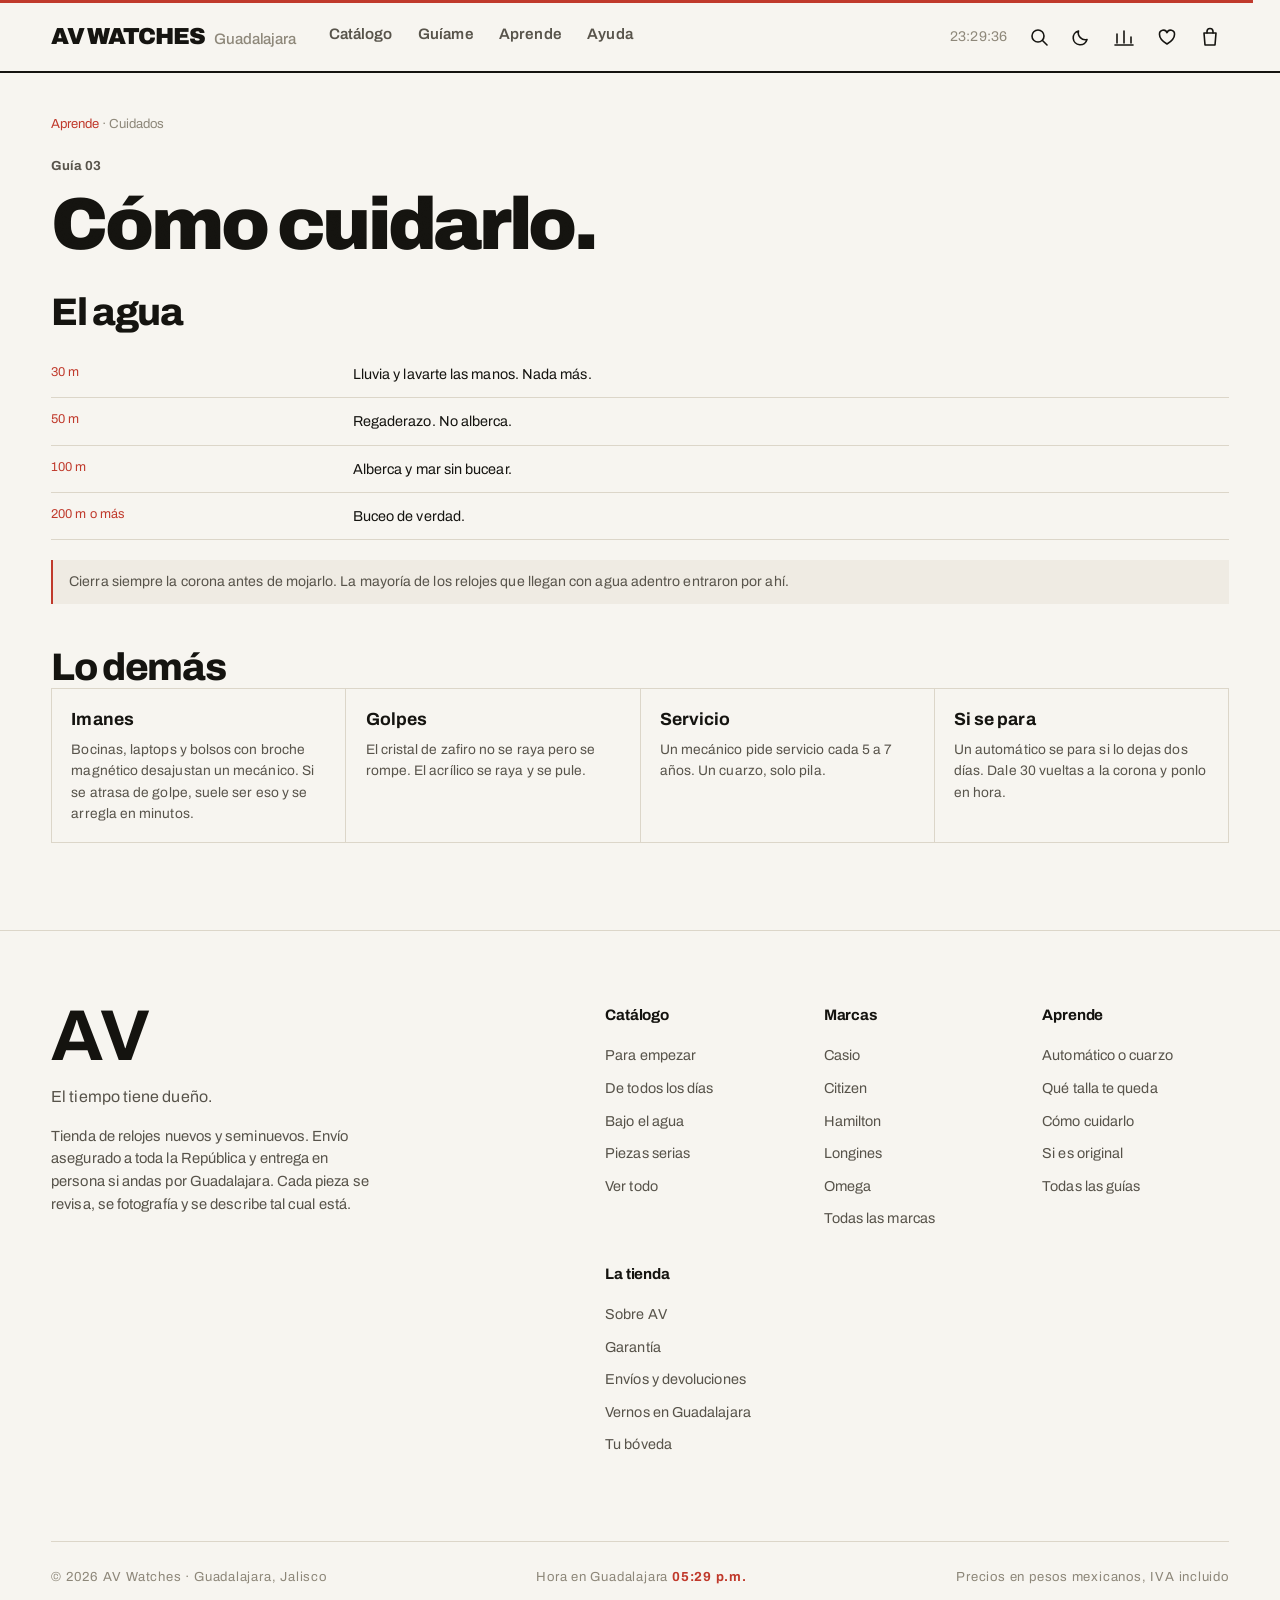
==== commit b30e3533: "Rediseño: de negro con dorado a catálogo de papel La página se veía genérica y la culpa era mía. Cin" ====
--- a/aprende-cuidados.html
+++ b/aprende-cuidados.html
@@ -9,7 +9,7 @@
 <link rel="icon" href="data:image/svg+xml,%3Csvg xmlns='http://www.w3.org/2000/svg' viewBox='0 0 32 32'%3E%3Crect width='32' height='32' fill='%230B0B0C'/%3E%3Ctext x='16' y='23' font-family='Georgia,serif' font-size='19' font-weight='700' fill='%23C9A24A' text-anchor='middle'%3EAV%3C/text%3E%3C/svg%3E">
 <link rel="preconnect" href="https://fonts.googleapis.com">
 <link rel="preconnect" href="https://fonts.gstatic.com" crossorigin>
-<link href="https://fonts.googleapis.com/css2?family=Bodoni+Moda:ital,opsz,wght@0,6..96,400..700;1,6..96,400..600&family=IBM+Plex+Mono:wght@400;500&family=Archivo:wght@400;500;600&display=swap" rel="stylesheet">
+<link href="https://fonts.googleapis.com/css2?family=Archivo:wght@400;500;600;700;800;900&display=swap" rel="stylesheet">
 <link rel="stylesheet" href="assets/css/base.css">
 <link rel="stylesheet" href="assets/css/paginas.css">
 <script src="assets/js/datos.js" defer></script>
@@ -31,10 +31,10 @@
     <h2 class="av-t-display" style="margin-top:2rem">El agua</h2>
     <table class="av-tabla">
       <tbody>
-        <tr><td class="av-laton">30 m</td><td>Lluvia y lavarte las manos. Nada más.</td></tr>
-        <tr><td class="av-laton">50 m</td><td>Regaderazo. No alberca.</td></tr>
-        <tr><td class="av-laton">100 m</td><td>Alberca y mar sin bucear.</td></tr>
-        <tr><td class="av-laton">200 m o más</td><td>Buceo de verdad.</td></tr>
+        <tr><td class="av-acento">30 m</td><td>Lluvia y lavarte las manos. Nada más.</td></tr>
+        <tr><td class="av-acento">50 m</td><td>Regaderazo. No alberca.</td></tr>
+        <tr><td class="av-acento">100 m</td><td>Alberca y mar sin bucear.</td></tr>
+        <tr><td class="av-acento">200 m o más</td><td>Buceo de verdad.</td></tr>
       </tbody>
     </table>
     <p class="av-aviso-corto">Cierra siempre la corona antes de mojarlo. La mayoría de los relojes que llegan con agua adentro entraron por ahí.</p>
--- a/assets/css/base.css
+++ b/assets/css/base.css
@@ -1,62 +1,70 @@
 /* ==========================================================================
    AV WATCHES · Base
-   Reglas de la casa: nada de esquinas redondeadas (salvo lo que es círculo),
-   nada de sombras suaves, todo separado por filos de un píxel. La página se
-   lee como una hoja de especificaciones, no como un folleto.
+   --------------------------------------------------------------------------
+   Reglas de la casa: papel, no pantalla. Una sola familia tipográfica y la
+   jerarquía se hace con peso y tamaño, no con mayúsculas ni con espaciado
+   entre letras. El acento es rojo y se usa poco. Nada de dorado, nada de
+   cursivas decorativas, nada de numerar secciones.
+
+   La página se lee como el catálogo impreso de una tienda que sabe lo que
+   vende, y el fondo claro es el que le queda a una foto de producto.
    ========================================================================== */
 
 /* --- 1. Tokens ----------------------------------------------------------- */
 :root {
+  color-scheme: light;
+  --tinta:          #14130F;   /* negro cálido, no #000 */
+  --tinta-tenue:    #57534A;
+  --tinta-fantasma: #8D8779;
+  --fondo:          #F7F5F0;   /* papel */
+  --fondo-2:        #EFEBE3;   /* papel a la sombra */
+  --fondo-3:        #FFFFFF;   /* tarjeta */
+  --linea:          #DCD6C9;
+  --linea-viva:     #14130F;
+  --acento:         #C0392B;   /* rojo de sello: se usa poco y pega fuerte */
+  --acento-hondo:   #96291D;
+  --brasa:          #C0392B;
+  --lume:           #1F7A5C;
+  --velo:           rgba(20,19,15,.45);
+
+  /* Una sola familia. La jerarquía la hace el peso, no otra tipografía. */
+  --display: Archivo, 'Helvetica Neue', Arial, sans-serif;
+  --mono:    Archivo, 'Helvetica Neue', Arial, sans-serif;
+  --sans:    Archivo, 'Helvetica Neue', Arial, sans-serif;
+
+  --mec-acero: rgba(70,74,84,.85);
+  --mec-placa: rgba(60,64,74,.05);
+  --mec-borde: rgba(60,64,74,.28);
+  --mec-luz:   rgba(192,57,43,.08);
+
+  --marco: clamp(1.25rem, 4vw, 4rem);
+  --filo: 1px solid var(--linea);
+  --ritmo: clamp(2.2rem, 3.4vw, 3.6rem);
+  --cabeza-alto: 68px;
+  --curva: cubic-bezier(.19,1,.22,1);
+}
+
+/* El tema oscuro no es negro con dorado: es la misma tinta y el mismo rojo
+   sobre un carbón cálido, para que la tienda se reconozca en los dos. */
+[data-tema="noche"] {
   color-scheme: dark;
-  --tinta:        #EDE8E0;
-  --tinta-tenue:  rgba(237,232,224,.58);
-  --tinta-fantasma: rgba(237,232,224,.30);
-  --fondo:        #0B0B0C;
-  --fondo-2:      #101013;
-  --fondo-3:      #17171B;
-  --linea:        rgba(237,232,224,.15);
-  --linea-viva:   rgba(237,232,224,.38);
-  --laton:        #C9A24A;
-  --laton-hondo:  #8A6B24;
-  --brasa:        #C4452D;
-  --lume:         #79F0C8;
-  --velo:         rgba(6,6,7,.72);
-
-  --display: 'Bodoni Moda', 'Didot', 'Times New Roman', serif;
-  --mono:    'IBM Plex Mono', ui-monospace, 'SF Mono', Menlo, monospace;
-  --sans:    'Archivo', 'Helvetica Neue', Arial, sans-serif;
-
-  /* Tonos del esquema del movimiento, para que funcione en ambos temas. */
+  --tinta:          #F2EFE8;
+  --tinta-tenue:    #A8A296;
+  --tinta-fantasma: #766F62;
+  --fondo:          #171613;
+  --fondo-2:        #1F1E1A;
+  --fondo-3:        #26241F;
+  --linea:          #35332C;
+  --linea-viva:     #F2EFE8;
+  --acento:         #E4573F;
+  --acento-hondo:   #C0392B;
+  --brasa:          #E4573F;
+  --lume:           #79F0C8;
+  --velo:           rgba(10,9,8,.62);
   --mec-acero: rgba(176,180,190,.9);
   --mec-placa: rgba(150,150,160,.06);
   --mec-borde: rgba(170,172,180,.26);
-  --mec-luz:   rgba(201,162,74,.13);
-
-  --marco: clamp(1rem, 4vw, 4.5rem);   /* margen lateral de la página */
-  --filo: 1px solid var(--linea);
-  --ritmo: clamp(2rem, 3.2vw, 3.2rem);   /* aire entre secciones */
-  --cabeza-alto: 68px;
-  --curva: cubic-bezier(.19,1,.22,1);
-}
-
-[data-tema="dia"] {
-  color-scheme: light;
-  --tinta:        #17171B;
-  --tinta-tenue:  rgba(23,23,27,.62);
-  --tinta-fantasma: rgba(23,23,27,.32);
-  --fondo:        #F2EEE6;
-  --fondo-2:      #EAE5DA;
-  --fondo-3:      #FBF9F4;
-  --linea:        rgba(23,23,27,.18);
-  --linea-viva:   rgba(23,23,27,.42);
-  --laton:        #8A6220;
-  --laton-hondo:  #C9A24A;
-  --brasa:        #A83A22;
-  --velo:         rgba(242,238,230,.78);
-  --mec-acero: rgba(88,95,110,.85);
-  --mec-placa: rgba(60,64,74,.06);
-  --mec-borde: rgba(60,64,74,.30);
-  --mec-luz:   rgba(138,98,32,.10);
+  --mec-luz:   rgba(228,87,63,.12);
 }
 
 /* --- 2. Reinicio --------------------------------------------------------- */
@@ -90,36 +98,49 @@
 button, input, select, textarea { font: inherit; color: inherit; }
 button { background: none; border: 0; cursor: pointer; padding: 0; }
 a { color: inherit; text-decoration: none; }
-:focus-visible { outline: 2px solid var(--laton); outline-offset: 3px; }
-::selection { background: var(--laton); color: var(--fondo); }
+:focus-visible { outline: 2px solid var(--acento); outline-offset: 3px; }
+::selection { background: var(--acento); color: var(--fondo); }
 hr { border: 0; border-top: var(--filo); margin: 0; }
 [hidden] { display: none !important; }
 
 /* --- 3. Tipografía ------------------------------------------------------- */
-/* La tipografía de display se reserva para nombres y titulares cortos.
-   Todo lo que se lee de corrido va en la sans, que cansa menos. */
+/* Una sola familia en varios pesos. Los titulares van pesados y apretados;
+   el texto corrido, normal. Ninguna etiqueta va en mayúsculas con espaciado
+   ancho: eso es lo que hace que una página se vea de plantilla. */
 .av-t-titan {
-  font-family: var(--display);
-  font-size: clamp(2.3rem, 5.6vw, 4rem);
-  line-height: 1.02; font-weight: 500; letter-spacing: -.02em;
-}
-.av-t-display { font-family: var(--display); font-size: clamp(1.6rem, 3vw, 2.5rem); line-height: 1.06; font-weight: 500; letter-spacing: -.015em; }
-.av-t-titulo  { font-family: var(--display); font-size: clamp(1.25rem, 2vw, 1.7rem); line-height: 1.12; font-weight: 500; }
-.av-t-lead    { font-family: var(--sans); font-size: clamp(.98rem, 1.2vw, 1.08rem); line-height: 1.55; font-weight: 400; color: var(--tinta-tenue); }
+  font-size: clamp(2.4rem, 6vw, 4.6rem);
+  line-height: .95; font-weight: 900; letter-spacing: -.045em;
+}
+.av-t-display { font-size: clamp(1.6rem, 3vw, 2.4rem); line-height: 1.05; font-weight: 800; letter-spacing: -.035em; }
+.av-t-titulo  { font-size: clamp(1.2rem, 2vw, 1.55rem); line-height: 1.15; font-weight: 700; letter-spacing: -.025em; }
+.av-t-lead    { font-size: clamp(1rem, 1.2vw, 1.12rem); line-height: 1.5; font-weight: 400; color: var(--tinta-tenue); }
+
+/* Antes esto era mono en mayúsculas con letter-spacing .26em. Ahora es
+   simplemente una etiqueta en negritas: se lee mejor y no delata plantilla. */
 .av-t-eyebrow {
-  font-family: var(--mono); font-size: .68rem; font-weight: 500;
-  text-transform: uppercase; letter-spacing: .26em; color: var(--tinta-tenue);
-}
-.av-mono  { font-family: var(--mono); font-size: .8rem; letter-spacing: .02em; font-variant-numeric: tabular-nums; }
+  font-size: .82rem; font-weight: 700; letter-spacing: 0;
+  text-transform: none; color: var(--tinta-tenue);
+}
+/* Los datos duros (precios, medidas, referencias) van con cifras de ancho
+   fijo para que aliñen en columna, pero en la misma familia que todo. */
+.av-mono  { font-size: .88rem; letter-spacing: 0; font-variant-numeric: tabular-nums; }
 .av-tenue { color: var(--tinta-tenue); }
-.av-laton { color: var(--laton); }
-.av-cursiva { font-family: var(--display); font-style: italic; }
-
-/* Numeración de sección: 01 —, con filo que cruza la página. */
-.av-seccion-eti { display: flex; align-items: baseline; gap: 1.25rem; padding-bottom: .8rem; border-bottom: var(--filo); margin-bottom: clamp(1.2rem,2.5vw,2rem); }
-.av-seccion-eti b { font-family: var(--mono); font-size: .72rem; letter-spacing: .2em; color: var(--laton); font-weight: 500; }
+.av-acento, .av-laton { color: var(--acento); }
+
+/* El realce del titular: un bloque rojo ligeramente torcido, como un sello.
+   Sustituye a la palabra en cursiva de otro color, que es un tic de plantilla. */
+.av-cursiva {
+  font-style: normal; display: inline-block;
+  background: var(--acento); color: #FFF;
+  padding: 0 .26em; rotate: -1.2deg;
+}
+
+/* Encabezado de sección: el nombre y el enlace, y una línea abajo. Sin el
+   "01 —" que numeraba las secciones. */
+.av-seccion-eti { display: flex; align-items: baseline; gap: 1.25rem; padding-bottom: .7rem; border-bottom: 2px solid var(--tinta); margin-bottom: clamp(1.2rem,2.5vw,2rem); }
+.av-seccion-eti b { display: none; }
 .av-seccion-eti span { flex: 1; }
-.av-seccion-eti .av-t-eyebrow { color: var(--tinta); }
+.av-seccion-eti .av-t-eyebrow { color: var(--tinta); font-size: clamp(1.35rem, 2.4vw, 1.9rem); font-weight: 800; letter-spacing: -.035em; }
 
 /* --- 4. Retícula --------------------------------------------------------- */
 .av-marco { padding-inline: var(--marco); }
@@ -128,75 +149,74 @@
 .av-dos { grid-template-columns: repeat(auto-fit, minmax(min(100%, 22rem), 1fr)); }
 
 /* --- 5. Botones y enlaces ------------------------------------------------ */
+/* Rectos, sólidos y en negritas. Sin mayúsculas ni espaciado ancho. */
 .av-btn {
   --c: var(--tinta);
-  position: relative; display: inline-flex; align-items: center; justify-content: center; gap: .7rem;
-  padding: .95rem 1.7rem; border: 1px solid var(--c); color: var(--c);
-  font-family: var(--mono); font-size: .74rem; text-transform: uppercase; letter-spacing: .18em;
-  overflow: hidden; isolation: isolate; cursor: pointer; text-align: center;
-  transition: color .45s var(--curva), border-color .45s var(--curva);
-}
-/* La tinta sube desde abajo al pasar el cursor. */
-.av-btn::after { content: ''; position: absolute; inset: 0; background: var(--c); transform: scaleY(0); transform-origin: bottom; transition: transform .5s var(--curva); z-index: -1; }
-.av-btn:hover::after, .av-btn:focus-visible::after { transform: scaleY(1); }
-.av-btn:hover, .av-btn:focus-visible { color: var(--fondo); }
-.av-btn--solido { background: var(--tinta); color: var(--fondo); }
-.av-btn--solido::after { background: var(--laton); }
-.av-btn--solido:hover { color: var(--fondo); }
-.av-btn--laton { --c: var(--laton); }
-.av-btn--bajo { padding: .7rem 1.2rem; font-size: .68rem; }
+  display: inline-flex; align-items: center; justify-content: center; gap: .6rem;
+  padding: .85rem 1.5rem; border: 2px solid var(--c); color: var(--c); background: none;
+  font-size: .95rem; font-weight: 700; letter-spacing: -.01em;
+  cursor: pointer; text-align: center;
+  transition: background .2s, color .2s, border-color .2s;
+}
+.av-btn:hover, .av-btn:focus-visible { background: var(--c); color: var(--fondo); }
+.av-btn--solido { background: var(--tinta); border-color: var(--tinta); color: var(--fondo); }
+.av-btn--solido:hover, .av-btn--solido:focus-visible { background: var(--acento); border-color: var(--acento); color: #FFF; }
+.av-btn--acento { --c: var(--acento); }
+.av-btn--acento:hover { color: #FFF; }
+.av-btn--bajo { padding: .6rem 1.1rem; font-size: .88rem; border-width: 1px; }
 .av-bloque { display: flex; width: 100%; }
-.av-btn[disabled] { opacity: .38; pointer-events: none; }
-
-/* Enlace con subrayado que se dibuja de izquierda a derecha. */
-.av-enlace { position: relative; font-family: var(--mono); font-size: .75rem; text-transform: uppercase; letter-spacing: .16em; padding-bottom: .3rem; }
-.av-enlace::after { content: ''; position: absolute; left: 0; bottom: 0; width: 100%; height: 1px; background: currentColor; transform: scaleX(0); transform-origin: right; transition: transform .5s var(--curva); }
-.av-enlace:hover::after { transform: scaleX(1); transform-origin: left; }
+.av-btn[disabled] { opacity: .35; pointer-events: none; }
+
+/* Enlace de texto: rojo y subrayado grueso, como en un catálogo impreso. */
+.av-enlace {
+  font-size: .95rem; font-weight: 700; color: var(--acento);
+  border-bottom: 2px solid var(--acento); padding-bottom: 1px;
+  transition: color .2s, border-color .2s;
+}
+.av-enlace:hover { color: var(--acento-hondo); border-color: var(--acento-hondo); }
 
 /* --- 6. Barra del día y encabezado --------------------------------------- */
-.av-dia-barra { position: fixed; inset: 0 0 auto 0; height: 2px; z-index: 200; background: var(--linea); }
-.av-dia-barra i { display: block; height: 100%; background: linear-gradient(90deg, var(--laton-hondo), var(--laton)); transform-origin: left; transform: scaleX(0); }
-
-.av-saltar { position: fixed; top: -100px; left: 1rem; z-index: 300; background: var(--laton); color: #000; padding: .8rem 1.2rem; font-family: var(--mono); font-size: .75rem; transition: top .2s; }
+.av-dia-barra { position: fixed; inset: 0 0 auto 0; height: 3px; z-index: 200; background: transparent; }
+.av-dia-barra i { display: block; height: 100%; background: var(--acento); transform-origin: left; transform: scaleX(0); }
+
+.av-saltar { position: fixed; top: -100px; left: 1rem; z-index: 300; background: var(--tinta); color: var(--fondo); padding: .8rem 1.2rem; font-weight: 700; transition: top .2s; }
 .av-saltar:focus { top: 1rem; }
 
+/* El encabezado se apoya en una línea gruesa, como la cabecera de un
+   catálogo impreso. No se esconde al bajar: en una tienda el carrito y el
+   buscador tienen que estar siempre a la mano. */
 .av-cabeza {
-  position: fixed; top: 2px; left: 0; right: 0; z-index: 150;
-  border-bottom: 1px solid transparent;
-  transition: background .4s var(--curva), border-color .4s var(--curva), transform .5s var(--curva);
-}
-.av-scrolled .av-cabeza { background: color-mix(in oklab, var(--fondo) 88%, transparent); backdrop-filter: blur(14px); border-bottom-color: var(--linea); }
-.av-scrolled:not(.av-sube) .av-cabeza { transform: translateY(-110%); }
-.av-cabeza__int { display: flex; align-items: center; gap: clamp(1rem, 3vw, 2.5rem); height: var(--cabeza-alto); padding-inline: var(--marco); }
-
-.av-logo { display: flex; align-items: center; gap: .7rem; flex: 0 0 auto; }
-.av-logo__marca { font-family: var(--display); font-size: 1.6rem; font-weight: 700; letter-spacing: -.04em; line-height: 1; }
-.av-logo__txt { font-family: var(--mono); font-size: .62rem; letter-spacing: .28em; line-height: 1.35; padding-left: .7rem; border-left: var(--filo); }
-.av-logo__txt em { display: block; font-style: normal; letter-spacing: .1em; color: var(--tinta-tenue); font-size: .56rem; }
-
-.av-nav { display: flex; gap: clamp(.9rem, 2vw, 2rem); margin-inline: auto; }
-.av-nav a { position: relative; font-family: var(--mono); font-size: .72rem; text-transform: uppercase; letter-spacing: .15em; color: var(--tinta-tenue); padding: .4rem 0; transition: color .35s; }
-.av-nav a::after { content: ''; position: absolute; left: 0; right: 0; bottom: 0; height: 1px; background: var(--laton); transform: scaleX(0); transform-origin: right; transition: transform .45s var(--curva); }
+  position: fixed; top: 3px; left: 0; right: 0; z-index: 150;
+  background: var(--fondo);
+  border-bottom: 2px solid var(--tinta);
+  transition: background .3s;
+}
+.av-cabeza__int { display: flex; align-items: center; gap: clamp(.9rem, 2.6vw, 2.2rem); height: var(--cabeza-alto); padding-inline: var(--marco); }
+
+.av-logo { display: flex; align-items: baseline; gap: .6rem; flex: 0 0 auto; }
+.av-logo__marca { font-size: 1.45rem; font-weight: 900; letter-spacing: -.045em; line-height: 1; text-transform: uppercase; }
+.av-logo__txt { font-size: .95rem; font-weight: 500; color: var(--tinta-fantasma); line-height: 1; letter-spacing: -.01em; }
+
+.av-nav { display: flex; gap: clamp(.9rem, 2vw, 1.7rem); margin-right: auto; }
+.av-nav a {
+  font-size: .95rem; font-weight: 600; color: var(--tinta-tenue);
+  padding-bottom: 2px; border-bottom: 2px solid transparent; transition: color .2s, border-color .2s;
+}
 .av-nav a:hover { color: var(--tinta); }
-.av-nav a:hover::after, .av-nav a[aria-current]::after { transform: scaleX(1); transform-origin: left; }
-.av-nav a[aria-current] { color: var(--tinta); }
-
-.av-acciones { display: flex; align-items: center; gap: .45rem; flex: 0 0 auto; }
-.av-hora-local { font-family: var(--mono); font-size: .74rem; letter-spacing: .1em; color: var(--tinta-tenue); font-variant-numeric: tabular-nums; padding-right: .7rem; border-right: var(--filo); margin-right: .35rem; }
-.av-icono { position: relative; display: grid; place-items: center; width: 38px; height: 38px; border: 1px solid transparent; transition: border-color .35s, background .35s; }
-.av-icono:hover { border-color: var(--linea); }
-.av-icono svg { width: 19px; height: 19px; fill: none; stroke: currentColor; stroke-width: 1.3; stroke-linecap: round; stroke-linejoin: round; }
+.av-nav a[aria-current] { color: var(--tinta); font-weight: 700; border-bottom-color: var(--tinta); }
+
+.av-acciones { display: flex; align-items: center; gap: .3rem; flex: 0 0 auto; }
+.av-hora-local { font-size: .88rem; color: var(--tinta-fantasma); font-variant-numeric: tabular-nums; margin-right: .5rem; }
+.av-icono { position: relative; display: grid; place-items: center; width: 38px; height: 38px; transition: color .2s; }
+.av-icono:hover { color: var(--acento); }
+.av-icono svg { width: 20px; height: 20px; fill: none; stroke: currentColor; stroke-width: 1.6; stroke-linecap: round; stroke-linejoin: round; }
 .av-icono .av-ico-dia { display: none; }
-[data-tema="dia"] .av-icono .av-ico-dia { display: block; }
-[data-tema="dia"] .av-icono .av-ico-noche { display: none; }
-.av-cuenta { position: absolute; top: 2px; right: 0; min-width: 15px; height: 15px; padding: 0 3px; background: var(--laton); color: #0B0B0C; font-family: var(--mono); font-size: .58rem; font-weight: 600; display: grid; place-items: center; }
-.av-icono--bolsa:hover svg { transform: translateY(-1px); }
+[data-tema="noche"] .av-icono .av-ico-dia { display: block; }
+[data-tema="noche"] .av-icono .av-ico-noche { display: none; }
+.av-cuenta { position: absolute; top: 1px; right: -1px; min-width: 16px; height: 16px; padding: 0 3px; background: var(--acento); color: #FFF; font-size: 0.82rem; font-weight: 700; display: grid; place-items: center; border-radius: 999px; }
 
 @media (max-width: 860px) {
-  .av-nav { position: fixed; left: 0; right: 0; bottom: 0; margin: 0; justify-content: space-around; background: color-mix(in oklab, var(--fondo) 94%, transparent); backdrop-filter: blur(14px); border-top: var(--filo); padding: .55rem var(--marco) calc(.55rem + env(safe-area-inset-bottom)); z-index: 149; }
-  .av-nav a { font-size: .62rem; letter-spacing: .1em; }
   .av-logo__txt, .av-hora-local { display: none; }
-  .av-scrolled:not(.av-sube) .av-cabeza { transform: none; }
 }
 
 /* --- 7. Pie -------------------------------------------------------------- */
@@ -204,12 +224,12 @@
 .av-pie__logo { font-family: var(--display); font-size: 4.5rem; font-weight: 700; line-height: .8; display: block; margin-bottom: 1.2rem; }
 .av-pie__nota { max-width: 40ch; color: var(--tinta-tenue); font-size: .92rem; }
 .av-pie__cols { display: grid; gap: 2rem; grid-template-columns: repeat(auto-fit, minmax(9rem,1fr)); }
-.av-pie__cols h3 { font-family: var(--mono); font-size: .68rem; text-transform: uppercase; letter-spacing: .2em; color: var(--laton); margin-bottom: 1rem; }
+.av-pie__cols h3 { font-size: .95rem; font-weight: 700; letter-spacing: -.01em; color: var(--tinta); margin-bottom: 1rem; }
 .av-pie__cols a { display: block; padding: .32rem 0; font-size: .9rem; color: var(--tinta-tenue); transition: color .3s, padding-left .35s var(--curva); }
 .av-pie__cols a:hover { color: var(--tinta); padding-left: .4rem; }
-.av-pie__base { grid-column: 1 / -1; display: flex; flex-wrap: wrap; gap: 1rem 2rem; justify-content: space-between; border-top: var(--filo); margin-top: 1rem; padding: 1.6rem 0; font-family: var(--mono); font-size: .68rem; letter-spacing: .06em; color: var(--tinta-fantasma); }
-.av-pie__hora b { color: var(--laton); font-variant-numeric: tabular-nums; }
-@media (max-width: 860px) { .av-pie { grid-template-columns: 1fr; } .av-pie__base { padding-bottom: 5rem; } }
+.av-pie__base { grid-column: 1 / -1; display: flex; flex-wrap: wrap; gap: 1rem 2rem; justify-content: space-between; border-top: var(--filo); margin-top: 1rem; padding: 1.6rem 0; font-family: var(--mono); font-size: 0.82rem; letter-spacing: .06em; color: var(--tinta-fantasma); }
+.av-pie__hora b { color: var(--acento); font-variant-numeric: tabular-nums; }
+@media (max-width: 860px) { .av-pie { grid-template-columns: 1fr; } }
 
 /* --- 8. Bolsa lateral ---------------------------------------------------- */
 .av-velo { position: fixed; inset: 0; background: var(--velo); backdrop-filter: blur(3px); z-index: 160; opacity: 0; transition: opacity .45s var(--curva); }
@@ -222,14 +242,14 @@
 }
 .av-bolsa-abierta .av-bolsa { transform: none; }
 .av-bolsa__cabeza { display: flex; align-items: center; justify-content: space-between; padding: 1.5rem var(--marco); border-bottom: var(--filo); }
-.av-cerrar { font-family: var(--mono); font-size: .7rem; text-transform: uppercase; letter-spacing: .16em; color: var(--tinta-tenue); border-bottom: 1px solid transparent; transition: color .3s, border-color .3s; }
-.av-cerrar:hover { color: var(--tinta); border-bottom-color: var(--laton); }
+.av-cerrar { font-family: var(--mono); font-size: 0.82rem; letter-spacing: 0; color: var(--tinta-tenue); border-bottom: 1px solid transparent; transition: color .3s, border-color .3s; }
+.av-cerrar:hover { color: var(--tinta); border-bottom-color: var(--acento); }
 .av-bolsa__cuerpo { flex: 1; overflow-y: auto; padding: 0 var(--marco); }
 .av-bolsa__pie { padding: 1.4rem var(--marco) calc(1.6rem + env(safe-area-inset-bottom)); border-top: var(--filo); background: var(--fondo-3); }
 .av-bolsa__linea { display: flex; justify-content: space-between; align-items: baseline; padding: .35rem 0; font-family: var(--mono); font-size: .8rem; }
 .av-bolsa__linea b { font-size: 1rem; }
 .av-bolsa__pie .av-btn { margin-top: 1.1rem; }
-.av-bolsa__nota { margin: .9rem 0 0; font-size: .72rem; color: var(--tinta-fantasma); text-align: center; }
+.av-bolsa__nota { margin: .9rem 0 0; font-size: 0.82rem; color: var(--tinta-fantasma); text-align: center; }
 .av-vacio { padding: 3.5rem 0; text-align: center; }
 .av-vacio p:not(.av-t-lead) { color: var(--tinta-tenue); font-size: .92rem; max-width: 28ch; margin-inline: auto; }
 .av-vacio .av-btn { margin-top: 1.5rem; }
@@ -243,9 +263,9 @@
 .av-cant button { width: 26px; height: 26px; display: grid; place-items: center; color: var(--tinta-tenue); transition: color .25s, background .25s; }
 .av-cant button:hover { color: var(--fondo); background: var(--tinta); }
 .av-cant span { min-width: 26px; text-align: center; font-family: var(--mono); font-size: .78rem; }
-.av-quitar { margin-top: .5rem; font-family: var(--mono); font-size: .64rem; text-transform: uppercase; letter-spacing: .14em; color: var(--tinta-fantasma); border-bottom: 1px solid transparent; }
+.av-quitar { margin-top: .5rem; font-family: var(--mono); font-size: 0.82rem; letter-spacing: 0; color: var(--tinta-fantasma); border-bottom: 1px solid transparent; }
 .av-quitar:hover { color: var(--brasa); border-bottom-color: var(--brasa); }
-.av-grabado-eti { font-family: var(--display); font-style: italic; color: var(--laton) !important; }
+.av-grabado-eti { font-family: var(--display); font-style: italic; color: var(--acento) !important; }
 
 /* --- 9. Buscador --------------------------------------------------------- */
 .av-buscador { position: fixed; inset: 0; z-index: 180; background: var(--velo); backdrop-filter: blur(8px); opacity: 0; transition: opacity .3s; display: grid; place-items: start center; padding: clamp(3rem,12vh,9rem) 1rem 1rem; }
@@ -256,14 +276,14 @@
 .av-buscador input::placeholder { color: var(--tinta-fantasma); font-size: 1.1rem; }
 .av-buscador input:focus { outline: none; }
 .av-buscador__res { max-height: min(50vh, 26rem); overflow-y: auto; }
-.av-buscador__eti { margin: 0; padding: .9rem 1.6rem .4rem; font-family: var(--mono); font-size: .64rem; text-transform: uppercase; letter-spacing: .2em; color: var(--tinta-fantasma); }
+.av-buscador__eti { margin: 0; padding: .9rem 1.6rem .4rem; font-family: var(--mono); font-size: 0.82rem; letter-spacing: 0; color: var(--tinta-fantasma); }
 .av-buscador__res a { display: grid; grid-template-columns: 4rem 1fr auto; gap: 1rem; align-items: center; padding: .8rem 1.6rem; border-top: var(--filo); transition: background .2s; }
 .av-buscador__res a:hover, .av-buscador__res a.sel { background: var(--fondo-3); }
-.av-buscador__res a.sel { box-shadow: inset 2px 0 0 var(--laton); }
-.av-buscador__ref { color: var(--laton); }
+.av-buscador__res a.sel { box-shadow: inset 2px 0 0 var(--acento); }
+.av-buscador__ref { color: var(--acento); }
 .av-buscador__nom { font-family: var(--display); font-size: 1.1rem; }
-.av-buscador__nom em { display: block; font-family: var(--mono); font-style: normal; font-size: .66rem; color: var(--tinta-tenue); letter-spacing: .06em; }
-.av-buscador__pie { padding: .8rem 1.6rem; border-top: var(--filo); font-family: var(--mono); font-size: .64rem; color: var(--tinta-fantasma); letter-spacing: .08em; }
+.av-buscador__nom em { display: block; font-family: var(--mono); font-style: normal; font-size: 0.82rem; color: var(--tinta-tenue); letter-spacing: .06em; }
+.av-buscador__pie { padding: .8rem 1.6rem; border-top: var(--filo); font-family: var(--mono); font-size: 0.82rem; color: var(--tinta-fantasma); letter-spacing: 0; }
 .av-buscador kbd { display: inline-block; padding: 1px 5px; border: var(--filo); margin-right: 2px; }
 
 /* --- 10. Aviso ----------------------------------------------------------- */
@@ -275,10 +295,10 @@
   transform: translate(-50%, 150%); opacity: 0; transition: transform .55s var(--curva), opacity .4s;
 }
 .av-aviso.visible { transform: translate(-50%, 0); opacity: 1; }
-.av-aviso__punto { width: 6px; height: 6px; background: var(--laton); border-radius: 50%; animation: av-pulso 2s infinite; }
-.av-aviso__accion { color: var(--laton); text-transform: uppercase; letter-spacing: .14em; font-size: .66rem; border-bottom: 1px solid currentColor; }
+.av-aviso__punto { width: 6px; height: 6px; background: var(--acento); border-radius: 50%; animation: av-pulso 2s infinite; }
+.av-aviso__accion { color: var(--acento); letter-spacing: 0; font-size: 0.82rem; border-bottom: 1px solid currentColor; }
 @keyframes av-pulso { 0%,100% { opacity: 1; } 50% { opacity: .25; } }
-@media (max-width: 860px) { .av-aviso { bottom: 4.6rem; width: calc(100% - 2rem); } }
+@media (max-width: 860px) { .av-aviso { bottom: 1.4rem; width: calc(100% - 2rem); } }
 
 /* --- 11. La pieza (SVG) -------------------------------------------------- */
 .av-svg { width: 100%; height: auto; overflow: visible; }
@@ -298,8 +318,11 @@
 .av-svg.lume text { opacity: .12; }
 
 /* --- 12. Utilidades ------------------------------------------------------ */
-[data-revelar] { opacity: 0; transform: translateY(26px); transition: opacity .9s var(--curva), transform .9s var(--curva); }
-[data-revelar].visible { opacity: 1; transform: none; }
+[data-revelar] { opacity: 1; transform: none; }
+@media (min-width: 861px) and (hover: hover) and (prefers-reduced-motion: no-preference) {
+  [data-revelar]:not(.visible) { opacity: 0; transform: translateY(12px); }
+  [data-revelar] { transition: opacity .55s var(--curva), transform .55s var(--curva); }
+}
 [data-revelar][data-retraso="1"] { transition-delay: .09s; }
 [data-revelar][data-retraso="2"] { transition-delay: .18s; }
 [data-revelar][data-retraso="3"] { transition-delay: .27s; }
@@ -307,4 +330,52 @@
 [data-revelar][data-retraso="5"] { transition-delay: .45s; }
 .av-solo-lectores { position: absolute; width: 1px; height: 1px; overflow: hidden; clip-path: inset(50%); white-space: nowrap; }
 main { padding-top: calc(var(--cabeza-alto) + 2px); }
-.av-linea__txt h3 em { font-family: var(--mono); font-style: normal; font-size: .62rem; text-transform: uppercase; letter-spacing: .16em; color: var(--laton); display: block; }
+.av-linea__txt h3 em { font-family: var(--mono); font-style: normal; font-size: 0.82rem; letter-spacing: 0; color: var(--acento); display: block; }
+
+/* ==========================  MENÚ DE TRES LÍNEAS  ========================
+   En el teléfono sustituye a la barra de pestañas: cabe todo lo importante
+   y se cierra tocando fuera o eligiendo algo.
+   ======================================================================== */
+.av-icono--menu { display: none; }
+@media (max-width: 860px) {
+  .av-icono--menu { display: grid; }
+  .av-nav { display: none; }            /* el menú la reemplaza */
+}
+
+.av-menu {
+  position: fixed; top: 0; right: 0; bottom: 0; width: min(23rem, 100vw); z-index: 170;
+  background: var(--fondo-2); border-left: var(--filo);
+  display: flex; flex-direction: column;
+  transform: translateX(101%); transition: transform .5s var(--curva);
+}
+.av-menu-abierto .av-menu { transform: none; }
+.av-menu-abierto .av-velo { opacity: 1; }
+.av-menu__cabeza { display: flex; align-items: center; justify-content: space-between;
+  padding: 1.2rem var(--marco); border-bottom: var(--filo); flex: 0 0 auto; }
+.av-menu__cuerpo { flex: 1; overflow-y: auto; padding: 0 var(--marco) calc(2rem + env(safe-area-inset-bottom)); }
+
+.av-menu__principal { display: grid; padding: .6rem 0; border-bottom: var(--filo); }
+.av-menu__principal a { font-family: var(--display); font-size: 1.5rem; padding: .55rem 0; transition: color .25s, padding-left .3s var(--curva); }
+.av-menu__principal a:hover { color: var(--acento); padding-left: .4rem; }
+
+.av-menu__grupo { padding: 1.1rem 0; border-bottom: var(--filo); }
+.av-menu__grupo h3 { font-family: var(--mono); font-size: 0.82rem; letter-spacing: 0;
+  color: var(--tinta); margin: 0 0 .6rem; }
+.av-menu__grupo > a { display: flex; justify-content: space-between; align-items: center; gap: 1rem;
+  padding: .4rem 0; font-size: .95rem; color: var(--tinta-tenue); transition: color .25s, padding-left .3s var(--curva); }
+.av-menu__grupo > a:hover { color: var(--tinta); padding-left: .4rem; }
+.av-menu__grupo em { font-style: normal; font-family: var(--mono); font-size: 0.82rem; color: var(--tinta-fantasma); }
+.av-menu__grupo em:empty { display: none; }
+.av-menu__marcas { display: flex; flex-wrap: wrap; gap: .4rem; }
+.av-menu__marcas a { border: var(--filo); padding: .3rem .6rem; font-family: var(--mono); font-size: 0.82rem;
+  color: var(--tinta-tenue); transition: color .25s, border-color .25s; }
+.av-menu__marcas a:hover { color: var(--tinta); border-color: var(--linea-viva); }
+
+.av-menu__datos { list-style: none; margin: 1.1rem 0 0; padding: 0; display: grid; gap: .45rem;
+  font-size: 0.82rem; letter-spacing: 0; color: var(--tinta-fantasma); }
+.av-menu__datos li { display: flex; align-items: center; gap: .5rem; }
+.av-menu__datos li::before { content: ''; width: 5px; height: 5px; background: var(--acento); border-radius: 50%; flex: 0 0 auto; }
+
+/* El buscador se cierra tocando fuera del recuadro. */
+.av-buscador { cursor: pointer; }
+.av-buscador__caja { cursor: auto; }
--- a/assets/css/paginas.css
+++ b/assets/css/paginas.css
@@ -9,15 +9,17 @@
 .av-hero__int { display: grid; grid-template-columns: minmax(0,1fr) clamp(9rem, 21vw, 15rem);
   gap: clamp(1.5rem,4vw,3.5rem); align-items: center; }
 .av-hero__col { min-width: 0; }
-.av-hero__eti { font-size: .64rem; letter-spacing: .2em; text-transform: uppercase; color: var(--tinta-fantasma); margin: 0 0 .8rem; }
-.av-hero__titulo, .av-hero .av-t-titan em { font-style: italic; font-weight: 400; color: var(--laton); }
+.av-hero__eti { font-size: 0.82rem; letter-spacing: 0; color: var(--tinta-fantasma); margin: 0 0 .8rem; }
+/* El realce del titular es el bloque rojo de .av-cursiva, no una cursiva
+   de color: eso último es de plantilla. */
+.av-hero .av-t-titan em { font-style: normal; font-weight: inherit; }
 .av-hero__lead { max-width: 42ch; margin: .9rem 0 1.4rem; color: var(--tinta-tenue); font-size: 1rem; }
 .av-hero__cta { display: flex; flex-wrap: wrap; gap: .7rem; }
 .av-hero__sellos { list-style: none; display: flex; flex-wrap: wrap; gap: .5rem 1.4rem; margin: 1.4rem 0 0; padding: 0;
-  font-size: .64rem; letter-spacing: .12em; text-transform: uppercase; color: var(--tinta-fantasma); }
+  font-size: 0.82rem; letter-spacing: 0; color: var(--tinta-fantasma); }
 .av-hero__sellos li { display: flex; align-items: center; gap: .45rem; }
-.av-hero__sellos li::before { content: ''; width: 5px; height: 5px; background: var(--laton); border-radius: 50%; }
-.av-hero__pieza { width: 100%; justify-self: end; filter: drop-shadow(0 22px 40px rgba(0,0,0,.5)); cursor: pointer;
+.av-hero__sellos li::before { content: ''; width: 5px; height: 5px; background: var(--acento); border-radius: 50%; }
+.av-hero__pieza { width: 100%; justify-self: end; cursor: pointer;
   transition: transform .6s var(--curva); }
 .av-hero__pieza:hover { transform: translateY(-5px); }
 .av-hero__pieza .av-svg { width: 100%; }
@@ -26,88 +28,98 @@
   .av-hero__pieza { justify-self: center; max-width: 14rem; order: -1; }
 }
 
-/* Atajos por curaduría, justo bajo el encabezado. */
-.av-atajos { display: grid; grid-template-columns: repeat(auto-fit, minmax(min(100%,11rem),1fr)); gap: 1px;
-  background: var(--linea); border: var(--filo); }
-.av-atajo { background: var(--fondo); padding: .95rem 1.1rem; display: grid; gap: .2rem;
-  transition: background .3s var(--curva); }
+/* Atajos por curaduría: cuatro bloques con divisiones fuertes, no una
+   retícula de filos de un píxel que aplana todo. */
+.av-atajos { display: grid; grid-template-columns: repeat(auto-fit, minmax(min(100%,11rem),1fr));
+  border-top: 2px solid var(--tinta); border-bottom: 2px solid var(--tinta); }
+.av-atajo { padding: 1.1rem 1.2rem 1.2rem; display: grid; gap: .15rem; align-content: start;
+  border-left: 1px solid var(--linea); transition: background .2s; }
+.av-atajo:first-child { border-left: 0; }
 .av-atajo:hover { background: var(--fondo-2); }
-.av-atajo b { font-family: var(--display); font-size: 1.15rem; font-weight: 500; }
-.av-atajo span { font-size: .64rem; color: var(--tinta-fantasma); }
-.av-atajo:hover span { color: var(--laton); }
-
-/* El trato, en cuatro cifras. */
-.av-trato { display: grid; grid-template-columns: repeat(auto-fit, minmax(min(100%,9rem),1fr)); gap: 1px;
-  background: var(--linea); border: var(--filo); }
-.av-trato div { background: var(--fondo); padding: 1.2rem 1.1rem; }
-.av-trato b { display: block; font-family: var(--display); font-size: clamp(1.8rem,3.4vw,2.6rem); line-height: 1; }
-.av-trato span { font-family: var(--mono); font-size: .6rem; letter-spacing: .16em; text-transform: uppercase; color: var(--tinta-fantasma); }
+.av-atajo b { font-size: 1.18rem; font-weight: 700; letter-spacing: -.025em; }
+.av-atajo span { font-size: .88rem; color: var(--tinta-tenue); }
+.av-atajo:hover b { color: var(--acento); }
+
+/* El trato, en cuatro cifras grandes. */
+.av-trato { display: grid; grid-template-columns: repeat(auto-fit, minmax(min(100%,9rem),1fr));
+  border-top: 2px solid var(--tinta); border-bottom: 2px solid var(--tinta); }
+.av-trato div { padding: 1.3rem 1.2rem; border-left: 1px solid var(--linea); }
+.av-trato div:first-child { border-left: 0; }
+.av-trato b { display: block; font-size: clamp(1.9rem,3.6vw,2.8rem); font-weight: 900; letter-spacing: -.045em; line-height: 1; }
+.av-trato span { font-size: .88rem; letter-spacing: 0; color: var(--tinta-tenue); }
 
 /* Tira de guías. */
-.av-aprende-tira { display: grid; grid-template-columns: repeat(auto-fit, minmax(min(100%,12rem),1fr)); gap: 1px;
-  background: var(--linea); border: var(--filo); }
-.av-aprende-tira a { background: var(--fondo); padding: 1.1rem 1.2rem; display: grid; gap: .2rem;
-  transition: background .3s, padding-left .35s var(--curva); }
-.av-aprende-tira a:hover { background: var(--fondo-2); padding-left: 1.6rem; }
-.av-aprende-tira b { font-family: var(--display); font-size: 1.1rem; font-weight: 500; }
-.av-aprende-tira em { font-style: normal; font-family: var(--mono); font-size: .62rem; color: var(--tinta-fantasma); }
+.av-aprende-tira { display: grid; grid-template-columns: repeat(auto-fit, minmax(min(100%,12rem),1fr));
+  border-top: 2px solid var(--tinta); border-bottom: 2px solid var(--tinta); }
+.av-aprende-tira a { padding: 1.1rem 1.2rem; display: grid; gap: .2rem;
+  border-left: 1px solid var(--linea); transition: background .2s; }
+.av-aprende-tira a:first-child { border-left: 0; }
+.av-aprende-tira a:hover { background: var(--fondo-2); }
+.av-aprende-tira b { font-size: 1.12rem; font-weight: 700; letter-spacing: -.025em; }
+.av-aprende-tira em { font-style: normal; font-size: .88rem; color: var(--tinta-tenue); }
 
 /* Marquesina: el letrero de la vitrina. */
-.av-marquesina { border-block: var(--filo); padding: .85rem 0; overflow: hidden; background: var(--fondo-2); }
+.av-marquesina { border-block: 1px solid var(--linea); padding: .8rem 0; overflow: hidden; background: var(--fondo-2); }
 .av-marquesina__pista { display: flex; width: max-content; animation: av-corre 42s linear infinite; }
 .av-marquesina:hover .av-marquesina__pista { animation-play-state: paused; }
-.av-marquesina span { display: inline-flex; align-items: center; gap: 2.4rem; padding-right: 2.4rem; font-family: var(--mono); font-size: .72rem; text-transform: uppercase; letter-spacing: .22em; color: var(--tinta-tenue); white-space: nowrap; }
-.av-marquesina b { color: var(--laton); font-weight: 400; }
+.av-marquesina span { display: inline-flex; align-items: center; gap: 2.4rem; padding-right: 2.4rem; font-family: var(--mono); font-size: 0.82rem; letter-spacing: 0; color: var(--tinta-tenue); white-space: nowrap; }
+.av-marquesina b { color: var(--tinta); font-weight: 700; }
 @keyframes av-corre { to { transform: translateX(-50%); } }
 
-/* ==========================  VITRINA  ===================================== */
-.av-vitrina { display: grid; grid-template-columns: repeat(auto-fill, minmax(min(100%, 19rem), 1fr)); gap: 1px; background: var(--linea); border: var(--filo); }
-.av-vitrina--dos { grid-template-columns: repeat(auto-fill, minmax(min(100%, 26rem), 1fr)); }
-
-.av-pieza { position: relative; display: flex; flex-direction: column; background: var(--fondo); padding: 1.2rem 1.1rem 1rem; transition: background .5s var(--curva); isolation: isolate; }
-.av-pieza:hover { background: var(--fondo-2); }
-.av-pieza__cab { display: flex; justify-content: space-between; align-items: flex-start; gap: 1rem; font-family: var(--mono); font-size: .64rem; letter-spacing: .16em; text-transform: uppercase; color: var(--tinta-fantasma); }
-.av-pieza__cab b { color: var(--laton); font-weight: 500; }
+/* ==========================  VITRINA  =====================================
+   La tarjeta es una ficha de catálogo impreso: la pieza arriba y bien
+   grande, la marca chica encima del modelo, y el precio con el peso que
+   merece. Nada de retícula de filos: separa el aire.
+   ========================================================================== */
+.av-vitrina { display: grid; grid-template-columns: repeat(auto-fill, minmax(min(100%, 17rem), 1fr)); gap: clamp(1.6rem, 3vw, 2.6rem); }
+.av-vitrina--dos { grid-template-columns: repeat(auto-fill, minmax(min(100%, 24rem), 1fr)); }
+
+.av-pieza { position: relative; display: flex; flex-direction: column; isolation: isolate; }
+.av-pieza__cab { display: flex; justify-content: space-between; align-items: baseline; gap: 1rem; font-size: .84rem; font-weight: 600; color: var(--tinta-fantasma); order: 2; margin-top: .9rem; }
+.av-pieza__cab b { color: var(--tinta-tenue); font-weight: 700; }
+.av-pieza__cab span { display: none; }   /* la curaduría no le aporta al comprador aquí */
+
 .av-pieza__lienzo {
-  position: relative; margin: .6rem 0 1rem; padding: .4rem;
-  display: grid; place-items: center; min-height: 13rem;
-  cursor: url("data:image/svg+xml,%3Csvg xmlns='http://www.w3.org/2000/svg' width='40' height='40'%3E%3Ccircle cx='16' cy='16' r='11' fill='none' stroke='%23C9A24A' stroke-width='1.5'/%3E%3Ccircle cx='16' cy='16' r='14' fill='none' stroke='%23C9A24A' stroke-width='1' opacity='.4'/%3E%3Cpath d='M25 25l9 9' stroke='%23C9A24A' stroke-width='1.5'/%3E%3C/svg%3E") 16 16, zoom-in;
-}
-.av-pieza__lienzo .av-svg { width: min(100%, 11rem); transition: transform .8s var(--curva); }
-.av-pieza:hover .av-pieza__lienzo .av-svg { transform: translateY(-6px) scale(1.05); }
-/* Círculo de exhibición que crece al pasar el cursor. */
-.av-pieza__lienzo::before { content: ''; position: absolute; width: 10rem; height: 10rem; border: var(--filo); border-radius: 50%; z-index: -1; transition: transform .8s var(--curva), opacity .8s; opacity: .5; }
-.av-pieza:hover .av-pieza__lienzo::before { transform: scale(1.16); opacity: 1; border-color: var(--laton); }
-
-.av-pieza__nom { font-family: var(--display); font-size: 1.3rem; font-weight: 500; line-height: 1.1; }
+  position: relative; order: 1; padding: 0;
+  display: grid; place-items: center; aspect-ratio: 1;
+  background: var(--fondo-2); overflow: hidden;
+  cursor: zoom-in;
+}
+/* El dibujo es más alto que ancho (correa arriba y abajo), así que dentro
+   de un cuadro se limita por altura, no por anchura, o se sale por los cantos. */
+.av-pieza__lienzo .av-svg { width: auto; height: 88%; max-width: 88%; transition: transform .5s var(--curva); }
+.av-pieza:hover .av-pieza__lienzo .av-svg { transform: scale(1.05); }
+
+.av-pieza__nom { order: 3; font-size: 1.34rem; font-weight: 800; letter-spacing: -.03em; line-height: 1.12; margin-top: .1rem; }
 .av-pieza__nom a::after { content: ''; position: absolute; inset: 0; z-index: 1; }   /* toda la tarjeta es el enlace */
-.av-pieza__specs { font-size: .66rem; letter-spacing: .06em; color: var(--tinta-fantasma); margin: .3rem 0 .9rem; }
-.av-pieza__pie { display: flex; justify-content: space-between; align-items: center; padding-top: .9rem; border-top: var(--filo); margin-top: auto; }
-.av-pieza__precio { font-family: var(--mono); font-size: .95rem; }
+.av-pieza__specs { order: 4; font-size: .9rem; letter-spacing: 0; color: var(--tinta-tenue); margin: .3rem 0 0; }
+.av-pieza__pie { order: 5; display: flex; justify-content: space-between; align-items: center; gap: 1rem; margin-top: .75rem; }
+.av-pieza__precio { font-size: 1.4rem; font-weight: 900; letter-spacing: -.04em; font-variant-numeric: tabular-nums; }
+.av-pieza__precio s { font-size: .88rem; font-weight: 500; color: var(--tinta-fantasma); margin-left: .45rem; letter-spacing: -.01em; }
 .av-pieza__actos { display: flex; gap: .3rem; position: relative; z-index: 2; }
-.av-pieza__acto { width: 32px; height: 32px; display: grid; place-items: center; border: var(--filo); color: var(--tinta-fantasma); transition: color .3s, border-color .3s, background .3s; }
-.av-pieza__acto svg { width: 15px; height: 15px; fill: none; stroke: currentColor; stroke-width: 1.4; stroke-linecap: round; stroke-linejoin: round; }
-.av-pieza__acto:hover { color: var(--tinta); border-color: var(--linea-viva); }
-.av-pieza__acto[aria-pressed="true"] { color: var(--laton); border-color: var(--laton); }
+.av-pieza__acto { width: 34px; height: 34px; display: grid; place-items: center; border: 1px solid var(--linea); color: var(--tinta-fantasma); transition: color .2s, border-color .2s; }
+.av-pieza__acto svg { width: 16px; height: 16px; fill: none; stroke: currentColor; stroke-width: 1.5; stroke-linecap: round; stroke-linejoin: round; }
+.av-pieza__acto:hover { color: var(--tinta); border-color: var(--tinta); }
+.av-pieza__acto[aria-pressed="true"] { color: var(--acento); border-color: var(--acento); }
 .av-pieza__acto[aria-pressed="true"] svg { fill: currentColor; }
 .av-pieza__acto.comparar[aria-pressed="true"] svg { fill: none; }
 
-/* Sellos: serie corta, última pieza, novedad. */
-.av-sello { position: absolute; top: 3rem; left: 1.1rem; z-index: 2; background: var(--fondo); font-family: var(--mono); font-size: .56rem; text-transform: uppercase; letter-spacing: .16em; padding: .28rem .5rem; border: 1px solid currentColor; }
-.av-sello--ultima { color: var(--brasa); }
-.av-sello--serie  { color: var(--laton); }
-.av-sello--nueva  { color: var(--tinta-tenue); }
+/* Sellos: serie corta, última pieza, novedad. Van sobre la foto, sólidos. */
+.av-sello { position: absolute; top: .6rem; left: .6rem; z-index: 2; background: var(--tinta); color: var(--fondo); font-size: .74rem; font-weight: 700; letter-spacing: 0; padding: .22rem .5rem; border: 0; }
+.av-sello--ultima { background: var(--acento); color: #FFF; }
+.av-sello--serie  { background: var(--acento); color: #FFF; }
+.av-sello--nueva  { background: var(--tinta); color: var(--fondo); }
 
 /* ==========================  COLECCIONES  ================================= */
 .av-cols { display: grid; gap: 1px; background: var(--linea); border: var(--filo); }
 .av-col { position: relative; display: grid; grid-template-columns: 5rem 1fr auto; gap: clamp(1rem,3vw,3rem); align-items: center; padding: clamp(1.6rem,3vw,2.6rem) clamp(1.2rem,3vw,2.4rem); background: var(--fondo); transition: background .5s var(--curva), padding-left .5s var(--curva); overflow: hidden; }
 .av-col:hover { background: var(--fondo-2); padding-left: clamp(1.8rem,4vw,3.4rem); }
 .av-col__num { font-family: var(--display); font-size: clamp(2.4rem,5vw,4rem); line-height: 1; color: var(--tinta-fantasma); transition: color .5s; }
-.av-col:hover .av-col__num { color: var(--laton); }
+.av-col:hover .av-col__num { color: var(--acento); }
 .av-col__nom { font-family: var(--display); font-size: clamp(1.6rem,3.4vw,2.8rem); }
 .av-col__desc { color: var(--tinta-tenue); font-size: .95rem; max-width: 52ch; margin: .3rem 0 0; }
-.av-col__flecha { font-family: var(--mono); font-size: .7rem; letter-spacing: .18em; text-transform: uppercase; color: var(--tinta-fantasma); white-space: nowrap; transition: color .4s, transform .5s var(--curva); }
-.av-col:hover .av-col__flecha { color: var(--laton); transform: translateX(6px); }
+.av-col__flecha { font-family: var(--mono); font-size: 0.82rem; letter-spacing: 0; color: var(--tinta-fantasma); white-space: nowrap; transition: color .4s, transform .5s var(--curva); }
+.av-col:hover .av-col__flecha { color: var(--acento); transform: translateX(6px); }
 .av-col a::after { content: ''; position: absolute; inset: 0; }
 @media (max-width: 760px) { .av-col { grid-template-columns: 3.2rem 1fr; } .av-col__flecha { display: none; } }
 
@@ -117,16 +129,16 @@
 .av-huso:hover { background: var(--fondo-2); }
 .av-huso .av-svg { width: min(100%, 9.5rem); margin-inline: auto; }
 .av-huso__ciudad { font-family: var(--display); font-size: 1.25rem; margin-top: .6rem; }
-.av-huso__hora { font-family: var(--mono); font-size: 1.5rem; letter-spacing: .04em; font-variant-numeric: tabular-nums; color: var(--laton); }
-.av-huso__cod { font-family: var(--mono); font-size: .6rem; letter-spacing: .28em; color: var(--tinta-fantasma); }
+.av-huso__hora { font-size: 1.5rem; font-weight: 800; letter-spacing: -.03em; font-variant-numeric: tabular-nums; color: var(--tinta); }
+.av-huso__cod { font-family: var(--mono); font-size: 0.82rem; letter-spacing: 0; color: var(--tinta-fantasma); }
 
 /* ==========================  CALIBRE  ===================================== */
 .av-calibre { display: grid; grid-template-columns: minmax(0,1fr) minmax(0,1.05fr); gap: clamp(2rem,5vw,5rem); align-items: center; }
 .av-calibre__specs { display: grid; grid-template-columns: repeat(2,1fr); gap: 1px; background: var(--linea); border: var(--filo); margin-top: 2rem; }
 .av-calibre__specs div { background: var(--fondo); padding: 1.1rem 1.2rem; }
-.av-calibre__specs dt { font-family: var(--mono); font-size: .6rem; text-transform: uppercase; letter-spacing: .18em; color: var(--tinta-fantasma); }
+.av-calibre__specs dt { font-family: var(--mono); font-size: 0.82rem; letter-spacing: 0; color: var(--tinta-fantasma); }
 .av-calibre__specs dd { margin: .3rem 0 0; font-family: var(--display); font-size: 1.5rem; }
-.av-calibre__specs dd small { font-family: var(--mono); font-size: .68rem; color: var(--tinta-tenue); }
+.av-calibre__specs dd small { font-family: var(--mono); font-size: 0.82rem; color: var(--tinta-tenue); }
 .av-mecanismo { position: relative; border: var(--filo); background: var(--fondo-2); padding: 1rem; }
 .av-mecanismo svg { width: 100%; height: auto; }
 @media (max-width: 900px) { .av-calibre { grid-template-columns: 1fr; } }
@@ -134,8 +146,8 @@
 /* ==========================  MANIFIESTO  ================================== */
 .av-manifiesto { border-block: var(--filo); }
 .av-manifiesto p { font-family: var(--display); font-size: clamp(1.5rem,3.6vw,3rem); line-height: 1.18; max-width: 24ch; margin: 0 auto; text-align: center; text-wrap: balance; }
-.av-manifiesto em { font-style: italic; color: var(--laton); }
-.av-manifiesto footer { text-align: center; margin-top: 2rem; font-family: var(--mono); font-size: .68rem; letter-spacing: .2em; text-transform: uppercase; color: var(--tinta-fantasma); }
+.av-manifiesto em { font-style: normal; font-weight: 700; color: var(--tinta); }
+.av-manifiesto footer { text-align: center; margin-top: 2rem; font-family: var(--mono); font-size: 0.82rem; letter-spacing: 0; color: var(--tinta-fantasma); }
 
 /* ==========================  CATÁLOGO  ==================================== */
 .av-catalogo__cab { display: flex; flex-wrap: wrap; gap: 1.5rem; align-items: flex-end; justify-content: space-between; padding-bottom: 1.6rem; border-bottom: var(--filo); }
@@ -143,23 +155,23 @@
 .av-catalogo { display: grid; grid-template-columns: 15rem minmax(0,1fr); gap: clamp(1.5rem,3vw,3.5rem); margin-top: 2.5rem; }
 @media (max-width: 980px) { .av-catalogo { grid-template-columns: 1fr; } .av-filtros { position: static; grid-template-columns: repeat(auto-fit,minmax(11rem,1fr)); } }
 
-.av-filtro h3 { font-family: var(--mono); font-size: .64rem; text-transform: uppercase; letter-spacing: .2em; color: var(--laton); padding-bottom: .7rem; border-bottom: var(--filo); margin-bottom: .8rem; }
+.av-filtro h3 { font-size: .95rem; font-weight: 700; letter-spacing: -.01em; color: var(--tinta); padding-bottom: .5rem; border-bottom: 2px solid var(--tinta); margin-bottom: .7rem; }
 .av-check { display: flex; align-items: center; gap: .65rem; padding: .3rem 0; cursor: pointer; font-size: .88rem; color: var(--tinta-tenue); transition: color .3s; }
 .av-check:hover { color: var(--tinta); }
 .av-check input { appearance: none; width: 13px; height: 13px; border: 1px solid var(--linea-viva); flex: 0 0 auto; transition: background .25s, border-color .25s; }
-.av-check input:checked { background: var(--laton); border-color: var(--laton); box-shadow: inset 0 0 0 2px var(--fondo); }
+.av-check input:checked { background: var(--acento); border-color: var(--acento); box-shadow: inset 0 0 0 2px var(--fondo); }
 .av-check input:checked + span { color: var(--tinta); }
-.av-check .cuenta { margin-left: auto; font-family: var(--mono); font-size: .66rem; color: var(--tinta-fantasma); }
+.av-check .cuenta { margin-left: auto; font-family: var(--mono); font-size: 0.82rem; color: var(--tinta-fantasma); }
 
 .av-rango { margin-top: .4rem; }
 .av-rango input[type="range"] { width: 100%; appearance: none; height: 1px; background: var(--linea-viva); margin: 1.2rem 0 .5rem; }
-.av-rango input[type="range"]::-webkit-slider-thumb { appearance: none; width: 13px; height: 13px; background: var(--laton); border-radius: 50%; cursor: grab; border: 2px solid var(--fondo); }
-.av-rango input[type="range"]::-moz-range-thumb { width: 13px; height: 13px; background: var(--laton); border-radius: 50%; cursor: grab; border: 2px solid var(--fondo); }
-.av-rango__val { display: flex; justify-content: space-between; font-family: var(--mono); font-size: .7rem; color: var(--tinta-tenue); }
-
-.av-orden { display: flex; align-items: center; gap: .6rem; font-family: var(--mono); font-size: .68rem; text-transform: uppercase; letter-spacing: .14em; color: var(--tinta-fantasma); }
-.av-orden select { background: none; border: var(--filo); padding: .5rem .7rem; font-family: var(--mono); font-size: .68rem; letter-spacing: .1em; color: var(--tinta); cursor: pointer; }
-.av-conteo { font-family: var(--mono); font-size: .72rem; color: var(--tinta-tenue); }
+.av-rango input[type="range"]::-webkit-slider-thumb { appearance: none; width: 13px; height: 13px; background: var(--acento); border-radius: 50%; cursor: grab; border: 2px solid var(--fondo); }
+.av-rango input[type="range"]::-moz-range-thumb { width: 13px; height: 13px; background: var(--acento); border-radius: 50%; cursor: grab; border: 2px solid var(--fondo); }
+.av-rango__val { display: flex; justify-content: space-between; font-family: var(--mono); font-size: 0.82rem; color: var(--tinta-tenue); }
+
+.av-orden { display: flex; align-items: center; gap: .6rem; font-family: var(--mono); font-size: 0.82rem; letter-spacing: 0; color: var(--tinta-fantasma); }
+.av-orden select { background: none; border: var(--filo); padding: .5rem .7rem; font-family: var(--mono); font-size: 0.82rem; letter-spacing: 0; color: var(--tinta); cursor: pointer; }
+.av-conteo { font-family: var(--mono); font-size: 0.82rem; color: var(--tinta-tenue); }
 .av-sin-resultados { grid-column: 1/-1; padding: 5rem 2rem; text-align: center; background: var(--fondo); }
 
 /* ==========================  FICHA DE PIEZA  ============================== */
@@ -174,67 +186,67 @@
 .av-escaparate__lienzo > div { width: 100%; display: grid; place-items: center; }
 .av-escaparate__lienzo .av-svg { width: min(100%, 26rem); transition: filter .6s; }
 .av-escaparate.lume { background: #05070a; }
-.av-util { display: inline-flex; align-items: center; gap: .5rem; padding: .5rem .85rem; border: var(--filo); font-family: var(--mono); font-size: .64rem; text-transform: uppercase; letter-spacing: .14em; color: var(--tinta-tenue); transition: color .3s, border-color .3s; }
+.av-util { display: inline-flex; align-items: center; gap: .5rem; padding: .5rem .85rem; border: var(--filo); font-family: var(--mono); font-size: 0.82rem; letter-spacing: 0; color: var(--tinta-tenue); transition: color .3s, border-color .3s; }
 .av-util:hover { color: var(--tinta); border-color: var(--linea-viva); }
-.av-util[aria-pressed="true"] { color: var(--laton); border-color: var(--laton); }
+.av-util[aria-pressed="true"] { color: var(--acento); border-color: var(--acento); }
 .av-util i { width: 6px; height: 6px; background: currentColor; border-radius: 50%; }
 
 /* Lupa de relojero: magnifica el dial donde apuntas. */
-.av-lupa { position: absolute; width: 150px; height: 150px; border-radius: 50%; border: 1px solid var(--laton); pointer-events: none; opacity: 0; transition: opacity .3s; overflow: hidden; background: var(--fondo-2); box-shadow: 0 18px 50px rgba(0,0,0,.55); z-index: 5; }
+.av-lupa { position: absolute; width: 150px; height: 150px; border-radius: 50%; border: 1px solid var(--acento); pointer-events: none; opacity: 0; transition: opacity .3s; overflow: hidden; background: var(--fondo-2); box-shadow: 0 18px 50px rgba(0,0,0,.55); z-index: 5; }
 .av-lupa.viva { opacity: 1; }
 .av-lupa__int { position: absolute; transform-origin: 0 0; }
-.av-lupa::after { content: 'x2.6'; position: absolute; bottom: 8px; left: 0; right: 0; text-align: center; font-family: var(--mono); font-size: .55rem; letter-spacing: .2em; color: var(--laton); }
+.av-lupa::after { content: 'x2.6'; position: absolute; bottom: 8px; left: 0; right: 0; text-align: center; font-family: var(--mono); font-size: 0.82rem; letter-spacing: 0; color: var(--acento); }
 
 .av-ficha__cab { border-bottom: var(--filo); padding-bottom: 1.4rem; }
-.av-ficha__ref { display: flex; flex-wrap: wrap; gap: .6rem 1.2rem; align-items: center; font-family: var(--mono); font-size: .66rem; text-transform: uppercase; letter-spacing: .18em; color: var(--tinta-fantasma); margin-bottom: .9rem; }
-.av-ficha__ref b { color: var(--laton); font-weight: 500; }
+.av-ficha__ref { display: flex; flex-wrap: wrap; gap: .6rem 1.2rem; align-items: center; font-family: var(--mono); font-size: 0.82rem; letter-spacing: 0; color: var(--tinta-fantasma); margin-bottom: .9rem; }
+.av-ficha__ref b { color: var(--acento); font-weight: 500; }
 .av-ficha__precio { display: flex; align-items: baseline; gap: 1rem; margin-top: 1.2rem; }
 .av-ficha__precio b { font-family: var(--mono); font-size: 1.75rem; letter-spacing: .01em; }
-.av-ficha__precio span { font-family: var(--mono); font-size: .68rem; color: var(--tinta-fantasma); letter-spacing: .12em; }
+.av-ficha__precio span { font-family: var(--mono); font-size: 0.82rem; color: var(--tinta-fantasma); letter-spacing: 0; }
 
 .av-config { margin-top: 2rem; }
 .av-config__grupo { padding: 1.4rem 0; border-bottom: var(--filo); }
 .av-config__cab { display: flex; justify-content: space-between; align-items: baseline; margin-bottom: .9rem; }
-.av-config__cab h3 { font-family: var(--mono); font-size: .64rem; text-transform: uppercase; letter-spacing: .2em; color: var(--laton); }
+.av-config__cab h3 { font-size: .95rem; font-weight: 700; letter-spacing: -.01em; color: var(--tinta); }
 .av-config__cab span { font-family: var(--display); font-style: italic; font-size: .95rem; color: var(--tinta-tenue); }
 .av-opciones { display: flex; flex-wrap: wrap; gap: .6rem; }
-.av-opcion { position: relative; display: flex; align-items: center; gap: .55rem; padding: .5rem .8rem .5rem .55rem; border: var(--filo); font-family: var(--mono); font-size: .68rem; color: var(--tinta-tenue); transition: border-color .3s, color .3s; }
+.av-opcion { position: relative; display: flex; align-items: center; gap: .55rem; padding: .5rem .8rem .5rem .55rem; border: var(--filo); font-family: var(--mono); font-size: 0.82rem; color: var(--tinta-tenue); transition: border-color .3s, color .3s; }
 .av-opcion:hover { border-color: var(--linea-viva); color: var(--tinta); }
-.av-opcion[aria-pressed="true"] { border-color: var(--laton); color: var(--tinta); }
+.av-opcion[aria-pressed="true"] { border-color: var(--acento); color: var(--tinta); }
 .av-opcion i { width: 20px; height: 20px; border: 1px solid rgba(128,128,128,.4); flex: 0 0 auto; }
-.av-opcion[aria-pressed="true"] i { box-shadow: 0 0 0 1px var(--laton); }
-.av-opcion em { font-style: normal; color: var(--laton); font-size: .62rem; }
+.av-opcion[aria-pressed="true"] i { box-shadow: 0 0 0 1px var(--acento); }
+.av-opcion em { font-style: normal; color: var(--acento); font-size: 0.82rem; }
 
 .av-grabado input { width: 100%; background: var(--fondo-2); border: var(--filo); padding: .8rem 1rem; font-family: var(--display); font-style: italic; font-size: 1.05rem; letter-spacing: .02em; }
-.av-grabado input:focus { outline: none; border-color: var(--laton); }
-.av-grabado__pie { display: flex; justify-content: space-between; margin-top: .5rem; font-family: var(--mono); font-size: .62rem; color: var(--tinta-fantasma); }
+.av-grabado input:focus { outline: none; border-color: var(--acento); }
+.av-grabado__pie { display: flex; justify-content: space-between; margin-top: .5rem; font-family: var(--mono); font-size: 0.82rem; color: var(--tinta-fantasma); }
 
 .av-comprar { display: grid; grid-template-columns: 1fr auto; gap: .7rem; margin-top: 1.8rem; }
 @media (max-width: 480px) { .av-comprar { grid-template-columns: 1fr; } }
-.av-disponible { display: flex; align-items: center; gap: .6rem; margin-top: 1rem; font-family: var(--mono); font-size: .68rem; color: var(--tinta-tenue); }
-.av-disponible i { width: 7px; height: 7px; border-radius: 50%; background: var(--laton); animation: av-pulso 2.4s infinite; }
+.av-disponible { display: flex; align-items: center; gap: .6rem; margin-top: 1rem; font-family: var(--mono); font-size: 0.82rem; color: var(--tinta-tenue); }
+.av-disponible i { width: 7px; height: 7px; border-radius: 50%; background: var(--acento); animation: av-pulso 2.4s infinite; }
 .av-disponible.poco i { background: var(--brasa); }
 
 /* Muñeca a escala: la regla de milímetros reales. */
 .av-muneca { margin-top: 2.2rem; padding: 1.4rem; border: var(--filo); background: var(--fondo-2); }
 .av-muneca__vista { position: relative; height: 130px; display: grid; place-items: center; overflow: hidden; margin: 1rem 0; }
 .av-muneca__brazo { position: absolute; height: 100%; background: linear-gradient(180deg, transparent, color-mix(in oklab, var(--tinta) 12%, transparent) 12%, color-mix(in oklab, var(--tinta) 16%, transparent) 88%, transparent); border-inline: var(--filo); transition: width .35s var(--curva); }
-.av-muneca__caja { position: relative; border: 1px solid var(--laton); border-radius: 50%; display: grid; place-items: center; transition: width .35s var(--curva), height .35s var(--curva); }
-.av-muneca__caja span { font-family: var(--mono); font-size: .62rem; color: var(--laton); }
+.av-muneca__caja { position: relative; border: 1px solid var(--acento); border-radius: 50%; display: grid; place-items: center; transition: width .35s var(--curva), height .35s var(--curva); }
+.av-muneca__caja span { font-family: var(--mono); font-size: 0.82rem; color: var(--acento); }
 .av-muneca__veredicto { font-family: var(--display); font-style: italic; font-size: 1.05rem; text-align: center; }
-.av-muneca__regla { display: flex; justify-content: space-between; font-family: var(--mono); font-size: .62rem; color: var(--tinta-fantasma); }
+.av-muneca__regla { display: flex; justify-content: space-between; font-family: var(--mono); font-size: 0.82rem; color: var(--tinta-fantasma); }
 
 /* Hoja de especificaciones */
 .av-specs { margin-top: 2.5rem; }
 .av-specs table { width: 100%; border-collapse: collapse; }
 .av-specs th, .av-specs td { text-align: left; padding: .8rem .2rem; border-bottom: var(--filo); vertical-align: baseline; }
-.av-specs th { font-family: var(--mono); font-size: .62rem; text-transform: uppercase; letter-spacing: .16em; color: var(--tinta-fantasma); font-weight: 400; width: 42%; }
+.av-specs th { font-family: var(--mono); font-size: 0.82rem; letter-spacing: 0; color: var(--tinta-fantasma); font-weight: 400; width: 42%; }
 .av-specs td { font-size: .92rem; }
-.av-specs caption { text-align: left; font-family: var(--mono); font-size: .64rem; text-transform: uppercase; letter-spacing: .2em; color: var(--laton); padding-bottom: .8rem; border-bottom: var(--filo); }
+.av-specs caption { text-align: left; font-size: .95rem; font-weight: 700; color: var(--tinta); padding-bottom: .6rem; border-bottom: 2px solid var(--tinta); }
 
 .av-notas { margin-top: 2rem; display: grid; gap: 1px; background: var(--linea); border: var(--filo); }
 .av-notas li { list-style: none; background: var(--fondo); padding: 1rem 1.2rem 1rem 3rem; position: relative; font-size: .92rem; color: var(--tinta-tenue); }
-.av-notas li::before { content: counter(av-n, decimal-leading-zero); counter-increment: av-n; position: absolute; left: 1.2rem; font-family: var(--mono); font-size: .68rem; color: var(--laton); }
+.av-notas li::before { content: counter(av-n) "."; counter-increment: av-n; position: absolute; left: 1.2rem; font-size: .9rem; font-weight: 700; color: var(--tinta-fantasma); }
 .av-notas { counter-reset: av-n; }
 
 /* ==========================  BANCO / COMPARADOR  ========================== */
@@ -242,26 +254,26 @@
 .av-banco table { width: 100%; min-width: 42rem; border-collapse: collapse; }
 .av-banco th, .av-banco td { padding: 1rem; border: var(--filo); text-align: left; vertical-align: top; }
 .av-banco thead td { border: 0; }
-.av-banco th[scope="row"] { font-family: var(--mono); font-size: .62rem; text-transform: uppercase; letter-spacing: .16em; color: var(--tinta-fantasma); font-weight: 400; width: 12rem; background: var(--fondo-2); }
+.av-banco th[scope="row"] { font-family: var(--mono); font-size: 0.82rem; letter-spacing: 0; color: var(--tinta-fantasma); font-weight: 400; width: 12rem; background: var(--fondo-2); }
 .av-banco__pieza { text-align: center; }
 .av-banco__pieza .av-svg { width: min(100%, 9rem); margin-inline: auto; }
 .av-banco tbody tr:hover td { background: var(--fondo-2); }
-.av-banco .ganador { color: var(--laton); }
+.av-banco .ganador { color: var(--acento); }
 
 /* ==========================  PEDIDO  ====================================== */
 .av-pedido { display: grid; grid-template-columns: minmax(0,1.2fr) minmax(0,1fr); gap: clamp(2rem,4vw,4rem); align-items: start; }
 @media (max-width: 900px) { .av-pedido { grid-template-columns: 1fr; } .av-resumen { position: static; } }
 .av-campo { margin-bottom: 1.1rem; }
-.av-campo label { display: block; font-family: var(--mono); font-size: .62rem; text-transform: uppercase; letter-spacing: .18em; color: var(--tinta-fantasma); margin-bottom: .45rem; }
+.av-campo label { display: block; font-family: var(--mono); font-size: 0.82rem; letter-spacing: 0; color: var(--tinta-fantasma); margin-bottom: .45rem; }
 .av-campo input, .av-campo select, .av-campo textarea { width: 100%; background: var(--fondo-2); border: var(--filo); padding: .8rem 1rem; font-size: .95rem; }
-.av-campo input:focus, .av-campo select:focus, .av-campo textarea:focus { outline: none; border-color: var(--laton); }
+.av-campo input:focus, .av-campo select:focus, .av-campo textarea:focus { outline: none; border-color: var(--acento); }
 .av-campos-dos { display: grid; grid-template-columns: 1fr 1fr; gap: 1rem; }
 .av-resumen { position: sticky; top: calc(var(--cabeza-alto) + 1.5rem); border: var(--filo); background: var(--fondo-2); padding: 1.6rem; }
 .av-entrega { display: grid; gap: 1px; background: var(--linea); border: var(--filo); margin-bottom: 1.5rem; }
 .av-entrega label { display: grid; grid-template-columns: auto 1fr auto; gap: .8rem; align-items: center; background: var(--fondo); padding: 1rem 1.1rem; cursor: pointer; transition: background .3s; }
 .av-entrega label:hover { background: var(--fondo-2); }
 .av-entrega input { appearance: none; width: 13px; height: 13px; border: 1px solid var(--linea-viva); border-radius: 50%; }
-.av-entrega input:checked { background: var(--laton); border-color: var(--laton); box-shadow: inset 0 0 0 2px var(--fondo); }
+.av-entrega input:checked { background: var(--acento); border-color: var(--acento); box-shadow: inset 0 0 0 2px var(--fondo); }
 .av-entrega small { display: block; color: var(--tinta-fantasma); font-size: .74rem; }
 .av-gracias { text-align: center; padding: clamp(3rem,10vh,7rem) 0; }
 .av-gracias .av-svg { width: min(100%, 15rem); margin: 2rem auto; }
@@ -269,23 +281,23 @@
 /* ==========================  LA CASA  ===================================== */
 .av-linea-tiempo { position: relative; padding-left: 2.5rem; border-left: var(--filo); display: grid; gap: 3rem; }
 .av-hito { position: relative; }
-.av-hito::before { content: ''; position: absolute; left: calc(-2.5rem - 4px); top: .5rem; width: 7px; height: 7px; background: var(--laton); border-radius: 50%; }
+.av-hito::before { content: ''; position: absolute; left: calc(-2.5rem - 4px); top: .5rem; width: 7px; height: 7px; background: var(--acento); border-radius: 50%; }
 .av-hito time { font-family: var(--display); font-size: 2.4rem; color: var(--tinta-fantasma); line-height: 1; }
 .av-hito h3 { font-family: var(--display); font-size: 1.5rem; margin: .3rem 0 .5rem; }
 .av-hito p { color: var(--tinta-tenue); max-width: 56ch; }
 .av-cifras { display: grid; grid-template-columns: repeat(auto-fit, minmax(min(100%,10rem),1fr)); gap: 1px; background: var(--linea); border: var(--filo); }
 .av-cifra { background: var(--fondo); padding: 1.8rem 1.4rem; }
 .av-cifra b { display: block; font-family: var(--display); font-size: clamp(2.4rem,5vw,3.6rem); line-height: 1; }
-.av-cifra span { font-family: var(--mono); font-size: .62rem; text-transform: uppercase; letter-spacing: .18em; color: var(--tinta-fantasma); }
+.av-cifra span { font-family: var(--mono); font-size: 0.82rem; letter-spacing: 0; color: var(--tinta-fantasma); }
 
 /* ==========================  SERVICIO / ACORDEÓN  ========================= */
 .av-acordeon { border-top: var(--filo); }
 .av-acordeon details { border-bottom: var(--filo); }
 .av-acordeon summary { display: flex; align-items: center; justify-content: space-between; gap: 2rem; padding: 1.4rem 0; cursor: pointer; list-style: none; font-family: var(--display); font-size: clamp(1.1rem,2vw,1.5rem); transition: color .3s; }
 .av-acordeon summary::-webkit-details-marker { display: none; }
-.av-acordeon summary::after { content: '+'; font-family: var(--mono); font-size: 1.3rem; color: var(--laton); transition: transform .4s var(--curva); }
+.av-acordeon summary::after { content: '+'; font-family: var(--mono); font-size: 1.3rem; color: var(--acento); transition: transform .4s var(--curva); }
 .av-acordeon details[open] summary::after { transform: rotate(45deg); }
-.av-acordeon summary:hover { color: var(--laton); }
+.av-acordeon summary:hover { color: var(--acento); }
 .av-acordeon div { padding-bottom: 1.6rem; color: var(--tinta-tenue); max-width: 62ch; }
 
 /* ==========================  BÓVEDA  ====================================== */
@@ -299,10 +311,10 @@
 .av-pieza__precio s { margin-left: .5rem; font-size: .78rem; color: var(--tinta-fantasma); text-decoration-thickness: 1px; }
 
 /* Condición de la pieza y estado del seminuevo. */
-.av-condicion { border: 1px solid currentColor; padding: .18rem .45rem; color: var(--laton); }
+.av-condicion { border: 1px solid currentColor; padding: .18rem .45rem; color: var(--acento); }
 .av-condicion.usado { color: var(--tinta-tenue); }
 .av-ficha__precio s { color: var(--tinta-fantasma); }
-.av-estado { margin-top: 1.4rem; padding: 1rem 1.2rem; border-left: 2px solid var(--laton); background: var(--fondo-2); }
+.av-estado { margin-top: 1.4rem; padding: 1rem 1.2rem; border-left: 2px solid var(--acento); background: var(--fondo-2); }
 .av-estado p { margin: .5rem 0 0; font-size: .92rem; color: var(--tinta-tenue); }
 .av-config__nota { margin: .8rem 0 0; font-size: .78rem; color: var(--tinta-fantasma); }
 
@@ -349,78 +361,77 @@
 .av-calibrador.visible .av-cal__caja { transform: none; }
 .av-cal__cab { display: flex; gap: 2rem; justify-content: space-between; align-items: flex-start; padding-bottom: 1.2rem; border-bottom: var(--filo); }
 .av-cal__pasos { margin: 1.2rem 0; padding-left: 1.4rem; font-size: .78rem; color: var(--tinta-tenue); line-height: 1.9; }
-.av-cal__pasos li::marker { color: var(--laton); }
+.av-cal__pasos li::marker { color: var(--acento); }
 
 .av-cal__zona { display: grid; place-items: center; padding: clamp(1rem, 3vw, 2rem) 0; background:
   repeating-linear-gradient(45deg, transparent, transparent 9px, color-mix(in oklab, var(--tinta) 4%, transparent) 9px, color-mix(in oklab, var(--tinta) 4%, transparent) 10px);
   border: var(--filo); }
 /* La tarjeta de referencia, con su chip y su banda para que se reconozca. */
-.av-cal__tarjeta { position: relative; border: 2px solid var(--laton); border-radius: 8px;
-  background: linear-gradient(135deg, color-mix(in oklab, var(--laton) 14%, var(--fondo-3)), var(--fondo-3));
+.av-cal__tarjeta { position: relative; border: 2px solid var(--acento); border-radius: 8px;
+  background: linear-gradient(135deg, color-mix(in oklab, var(--acento) 14%, var(--fondo-3)), var(--fondo-3));
   box-shadow: 0 10px 30px rgba(0,0,0,.4); }
 .av-cal__chip { position: absolute; left: 9%; top: 30%; width: 13%; height: 20%; border-radius: 3px;
   background: linear-gradient(135deg, #d9b45c, #8a6a24); }
 .av-cal__banda { position: absolute; left: 0; right: 0; top: 62%; height: 13%; background: rgba(0,0,0,.45); }
-.av-cal__marca { position: absolute; right: 8%; bottom: 8%; font-size: .62rem; letter-spacing: .12em; color: var(--laton); }
+.av-cal__marca { position: absolute; right: 8%; bottom: 8%; font-size: 0.82rem; letter-spacing: 0; color: var(--acento); }
 
 .av-cal__mando { display: grid; grid-template-columns: auto 1fr auto; gap: .8rem; align-items: center; margin-top: 1.2rem; }
 .av-cal__paso { width: 34px; height: 34px; border: var(--filo); display: grid; place-items: center;
   font-family: var(--mono); color: var(--tinta-tenue); transition: color .3s, border-color .3s; }
 .av-cal__paso:hover { color: var(--tinta); border-color: var(--linea-viva); }
 .av-cal__mando input[type="range"] { width: 100%; appearance: none; height: 1px; background: var(--linea-viva); }
-.av-cal__mando input[type="range"]::-webkit-slider-thumb { appearance: none; width: 18px; height: 18px; background: var(--laton); border-radius: 50%; border: 3px solid var(--fondo-2); cursor: grab; }
-.av-cal__mando input[type="range"]::-moz-range-thumb { width: 18px; height: 18px; background: var(--laton); border-radius: 50%; border: 3px solid var(--fondo-2); cursor: grab; }
+.av-cal__mando input[type="range"]::-webkit-slider-thumb { appearance: none; width: 18px; height: 18px; background: var(--acento); border-radius: 50%; border: 3px solid var(--fondo-2); cursor: grab; }
+.av-cal__mando input[type="range"]::-moz-range-thumb { width: 18px; height: 18px; background: var(--acento); border-radius: 50%; border: 3px solid var(--fondo-2); cursor: grab; }
 .av-cal__lectura { text-align: center; margin: 1rem 0 0; font-size: .74rem; color: var(--tinta-tenue); }
-.av-cal__lectura b { color: var(--laton); }
+.av-cal__lectura b { color: var(--acento); }
 .av-cal__pie { display: flex; flex-wrap: wrap; gap: .7rem; justify-content: center; margin-top: 1.4rem; }
-.av-cal__nota { text-align: center; margin: .9rem 0 0; font-size: .68rem; color: var(--tinta-fantasma); }
+.av-cal__nota { text-align: center; margin: .9rem 0 0; font-size: 0.82rem; color: var(--tinta-fantasma); }
 
 /* La pieza puesta a tamaño físico: el ancho lo fija el JS en píxeles, así
    que aquí solo se deja sitio para que quepa y se pueda desplazar. */
 .av-escaparate.real .av-escaparate__lienzo { overflow: auto; justify-items: center; }
 .av-escaparate.real .av-escaparate__lienzo > div { display: grid; place-items: center; min-width: 100%; }
 .av-real-aviso { display: flex; align-items: center; gap: .6rem; justify-content: center; margin-top: 1rem;
-  padding: .6rem .9rem; border: 1px solid var(--laton); font-family: var(--mono); font-size: .64rem;
-  letter-spacing: .1em; color: var(--laton); text-align: center; }
+  padding: .6rem .9rem; border: 1px solid var(--acento); font-family: var(--mono); font-size: 0.82rem;
+  letter-spacing: 0; color: var(--acento); text-align: center; }
 .av-real-aviso button { color: inherit; text-decoration: underline; text-underline-offset: 3px; }
 
 /* Selector de vista: de frente o de perfil. */
 .av-vistas { display: flex; gap: 1px; background: var(--linea); border: var(--filo); margin-bottom: 1rem; }
-.av-vista { flex: 1; background: var(--fondo); padding: .6rem; font-family: var(--mono); font-size: .66rem;
-  text-transform: uppercase; letter-spacing: .16em; color: var(--tinta-fantasma); transition: color .3s, background .3s; }
+.av-vista { flex: 1; background: var(--fondo); padding: .6rem; font-family: var(--mono); font-size: 0.82rem; letter-spacing: 0; color: var(--tinta-fantasma); transition: color .3s, background .3s; }
 .av-vista:hover { color: var(--tinta); }
 .av-vista[aria-selected="true"] { background: var(--tinta); color: var(--fondo); }
 .av-escaparate__lienzo.sin-lupa { cursor: default; }
 .av-escaparate__lienzo .av-perfil { width: 100%; max-width: 30rem; }
-.av-grosor { margin-top: 2rem; padding: 1.2rem 1.4rem; border-left: 2px solid var(--laton); background: var(--fondo-2); }
+.av-grosor { margin-top: 2rem; padding: 1.2rem 1.4rem; border-left: 2px solid var(--acento); background: var(--fondo-2); }
 .av-grosor p { margin: .6rem 0 0; color: var(--tinta-tenue); font-size: .92rem; }
 
 /* Mover el tiempo. */
 .av-tiempo { margin-top: 1.2rem; padding-top: 1.2rem; border-top: var(--filo); }
 .av-tiempo__cab { display: flex; justify-content: space-between; align-items: baseline; margin-bottom: .7rem; }
 .av-tiempo__cab b { font-size: .8rem; color: var(--tinta-tenue); transition: color .3s; }
-.av-tiempo.movido .av-tiempo__cab b { color: var(--laton); }
+.av-tiempo.movido .av-tiempo__cab b { color: var(--acento); }
 .av-tiempo input[type="range"] { width: 100%; appearance: none; height: 1px; background: var(--linea-viva); margin: .3rem 0; }
-.av-tiempo input[type="range"]::-webkit-slider-thumb { appearance: none; width: 15px; height: 15px; background: var(--laton); border-radius: 50%; border: 3px solid var(--fondo-2); cursor: grab; }
-.av-tiempo input[type="range"]::-moz-range-thumb { width: 15px; height: 15px; background: var(--laton); border-radius: 50%; border: 3px solid var(--fondo-2); cursor: grab; }
-.av-tiempo__pie { display: flex; justify-content: space-between; align-items: center; margin-top: .4rem; font-size: .6rem; color: var(--tinta-fantasma); }
-.av-tiempo__ahora { font-family: var(--mono); font-size: .62rem; text-transform: uppercase; letter-spacing: .14em; color: var(--tinta-tenue); border-bottom: 1px solid transparent; }
-.av-tiempo__ahora:hover { color: var(--laton); border-bottom-color: var(--laton); }
-.av-tiempo__nota { margin: .7rem 0 0; font-size: .64rem; color: var(--tinta-fantasma); text-align: center; min-height: 1.2em; }
+.av-tiempo input[type="range"]::-webkit-slider-thumb { appearance: none; width: 15px; height: 15px; background: var(--acento); border-radius: 50%; border: 3px solid var(--fondo-2); cursor: grab; }
+.av-tiempo input[type="range"]::-moz-range-thumb { width: 15px; height: 15px; background: var(--acento); border-radius: 50%; border: 3px solid var(--fondo-2); cursor: grab; }
+.av-tiempo__pie { display: flex; justify-content: space-between; align-items: center; margin-top: .4rem; font-size: 0.82rem; color: var(--tinta-fantasma); }
+.av-tiempo__ahora { font-family: var(--mono); font-size: 0.82rem; letter-spacing: 0; color: var(--tinta-tenue); border-bottom: 1px solid transparent; }
+.av-tiempo__ahora:hover { color: var(--acento); border-bottom-color: var(--acento); }
+.av-tiempo__nota { margin: .7rem 0 0; font-size: 0.82rem; color: var(--tinta-fantasma); text-align: center; min-height: 1.2em; }
 
 /* ==========================  ¿CUÁL ES TU RELOJ?  ========================= */
 .av-guia { margin-top: clamp(2rem, 5vw, 3.5rem); border: var(--filo); padding: clamp(1.5rem, 4vw, 3rem); background: var(--fondo-2); position: relative; }
 .av-guia__barra { position: absolute; top: 0; left: 0; right: 0; height: 2px; background: var(--linea); }
-.av-guia__barra i { display: block; height: 100%; background: var(--laton); transform-origin: left; transition: transform .6s var(--curva); }
-.av-guia__cuenta { font-size: .64rem; letter-spacing: .22em; text-transform: uppercase; color: var(--tinta-fantasma); }
+.av-guia__barra i { display: block; height: 100%; background: var(--acento); transform-origin: left; transition: transform .6s var(--curva); }
+.av-guia__cuenta { font-size: 0.82rem; letter-spacing: 0; color: var(--tinta-fantasma); }
 .av-guia__titulo { margin: .6rem 0 1.8rem; }
 .av-guia__ops { display: grid; gap: 1px; background: var(--linea); border: var(--filo); grid-template-columns: repeat(auto-fit, minmax(min(100%, 14rem), 1fr)); }
 .av-guia__op { background: var(--fondo); padding: 1.4rem 1.2rem; text-align: left; display: grid; gap: .3rem; align-content: start;
   transition: background .35s var(--curva), transform .35s var(--curva); }
 .av-guia__op:hover { background: var(--fondo-3); }
 .av-guia__op .e { font-family: var(--display); font-size: 1.35rem; line-height: 1.1; }
-.av-guia__op .s { font-family: var(--mono); font-size: .68rem; color: var(--tinta-tenue); }
-.av-guia__op.elegida { background: var(--laton); }
+.av-guia__op .s { font-family: var(--mono); font-size: 0.82rem; color: var(--tinta-tenue); }
+.av-guia__op.elegida { background: var(--acento); }
 .av-guia__op.elegida .e, .av-guia__op.elegida .s { color: #0B0B0C; }
 .av-guia__pie { margin: 1.2rem 0 0; font-size: .84rem; color: var(--tinta-fantasma); max-width: 52ch; }
 .av-guia__atras { display: inline-block; margin-top: 1.4rem; color: var(--tinta-tenue); }
@@ -430,7 +441,7 @@
 .av-guia__pieza { width: min(100%, 15rem); margin-inline: auto; }
 .av-guia__razones { list-style: none; margin: 0 0 1rem; padding: 0; display: grid; gap: .45rem; }
 .av-guia__razones li { position: relative; padding-left: 1.5rem; font-size: .95rem; color: var(--tinta-tenue); }
-.av-guia__razones li::before { content: '✓'; position: absolute; left: 0; color: var(--laton); font-family: var(--mono); font-size: .8rem; }
+.av-guia__razones li::before { content: '✓'; position: absolute; left: 0; color: var(--acento); font-family: var(--mono); font-size: .8rem; }
 .av-guia__pero { font-size: .84rem; color: var(--tinta-fantasma); border-left: 2px solid var(--brasa); padding-left: .8rem; margin: 0 0 1.2rem; }
 .av-guia__compra { display: flex; flex-wrap: wrap; gap: 1rem; align-items: center; }
 .av-guia__compra b { font-size: 1.4rem; }
@@ -441,16 +452,16 @@
 .av-siluetas { border: var(--filo); background: var(--fondo-2); padding: clamp(1.2rem, 3vw, 2rem); margin-bottom: 2rem; }
 .av-siluetas__cab { display: flex; flex-wrap: wrap; gap: .6rem 1.5rem; justify-content: space-between; align-items: baseline;
   padding-bottom: 1rem; border-bottom: var(--filo); margin-bottom: 1.4rem; }
-.av-siluetas__cab p { margin: 0; font-size: .68rem; }
+.av-siluetas__cab p { margin: 0; font-size: 0.82rem; }
 .av-siluetas__par { display: grid; grid-template-columns: 1fr 1fr; gap: clamp(1rem, 3vw, 2.5rem); }
 .av-siluetas__par figure { margin: 0; }
-.av-siluetas__par figcaption { font-size: .6rem; letter-spacing: .2em; text-transform: uppercase; color: var(--tinta-fantasma); margin-bottom: .6rem; }
+.av-siluetas__par figcaption { font-size: 0.82rem; letter-spacing: 0; color: var(--tinta-fantasma); margin-bottom: .6rem; }
 .av-siluetas__par svg { width: 100%; height: auto; max-height: 20rem; }
 @media (max-width: 640px) { .av-siluetas__par { grid-template-columns: 1fr; } }
 
 /* Los hitos de la historia se encienden al pasar. */
 .av-hito::before { transition: background .5s var(--curva), box-shadow .5s var(--curva); background: var(--tinta-fantasma); }
-.av-hito.visible::before { background: var(--laton); box-shadow: 0 0 0 4px color-mix(in oklab, var(--laton) 22%, transparent); }
+.av-hito.visible::before { background: var(--acento); box-shadow: 0 0 0 4px color-mix(in oklab, var(--acento) 22%, transparent); }
 /* La línea de tiempo se dibuja de arriba abajo al entrar. */
 .av-linea-tiempo { border-left-color: transparent; position: relative; }
 .av-linea-tiempo::before { content: ''; position: absolute; left: -1px; top: 0; width: 1px; height: 100%; background: var(--linea);
@@ -464,73 +475,73 @@
 
 /* Titular con una pieza viva al lado, en las páginas de texto. */
 .av-portada-doble { display: grid; grid-template-columns: minmax(0,1fr) clamp(10rem, 22vw, 17rem); gap: clamp(1.5rem,4vw,3.5rem); align-items: center; }
-.av-portada-pieza { width: 100%; filter: drop-shadow(0 22px 40px rgba(0,0,0,.5)); }
+.av-portada-pieza { width: 100%; position: relative; }
 .av-portada-pieza .av-svg { width: 100%; }
 @media (max-width: 780px) { .av-portada-doble { grid-template-columns: 1fr; } .av-portada-pieza { max-width: 13rem; margin-inline: auto; } }
 
 /* La pieza sobre la muñeca, a escala. */
-.av-muneca__veredicto[data-nivel="bien"] { color: var(--laton); }
+.av-muneca__veredicto[data-nivel="bien"] { color: var(--acento); }
 .av-muneca__veredicto[data-nivel="grande"] { color: var(--brasa); }
-.av-muneca__ayuda { margin: .8rem 0 0; font-size: .64rem; color: var(--tinta-fantasma); text-align: center; }
+.av-muneca__ayuda { margin: .8rem 0 0; font-size: 0.82rem; color: var(--tinta-fantasma); text-align: center; }
 @media (max-width: 520px) { .av-muneca__vistas { grid-template-columns: 1fr; } }
 
 /* El control de la talla, con el mismo mando que el resto. */
 .av-muneca input[type="range"] { width: 100%; appearance: none; height: 1px; background: var(--linea-viva); margin: .4rem 0; }
-.av-muneca input[type="range"]::-webkit-slider-thumb { appearance: none; width: 15px; height: 15px; background: var(--laton); border-radius: 50%; border: 3px solid var(--fondo-2); cursor: grab; }
-.av-muneca input[type="range"]::-moz-range-thumb { width: 15px; height: 15px; background: var(--laton); border-radius: 50%; border: 3px solid var(--fondo-2); cursor: grab; }
+.av-muneca input[type="range"]::-webkit-slider-thumb { appearance: none; width: 15px; height: 15px; background: var(--acento); border-radius: 50%; border: 3px solid var(--fondo-2); cursor: grab; }
+.av-muneca input[type="range"]::-moz-range-thumb { width: 15px; height: 15px; background: var(--acento); border-radius: 50%; border: 3px solid var(--fondo-2); cursor: grab; }
 .av-mecanismo { margin: 0; }
-.av-mecanismo figcaption { font-size: .62rem; letter-spacing: .16em; text-transform: uppercase; margin-bottom: .8rem; }
+.av-mecanismo figcaption { font-size: 0.82rem; letter-spacing: 0; margin-bottom: .8rem; }
 
 /* ==========================  APRENDE  ====================================
    Guías cortas: listas y tablas antes que párrafos.
    ======================================================================== */
-.av-miga { font-size: .64rem; letter-spacing: .16em; text-transform: uppercase; color: var(--tinta-fantasma); margin-bottom: 1.4rem; }
-.av-miga a { color: var(--laton); }
+.av-miga { font-size: 0.82rem; letter-spacing: 0; color: var(--tinta-fantasma); margin-bottom: 1.4rem; }
+.av-miga a { color: var(--acento); }
 
 .av-guias { display: grid; gap: 1px; background: var(--linea); border: var(--filo); }
 .av-guias__item { display: grid; grid-template-columns: 3rem 1fr auto; gap: 1.2rem; align-items: center;
   background: var(--fondo); padding: 1.1rem 1.3rem; transition: background .3s, padding-left .35s var(--curva); }
 .av-guias__item:hover { background: var(--fondo-2); padding-left: 1.8rem; }
-.av-guias__item .n { color: var(--tinta-fantasma); font-size: .7rem; }
-.av-guias__item:hover .n { color: var(--laton); }
+.av-guias__item .n { color: var(--tinta-fantasma); font-size: 0.82rem; }
+.av-guias__item:hover .n { color: var(--acento); }
 .av-guias__item .t b { font-family: var(--display); font-size: 1.25rem; font-weight: 500; display: block; }
 .av-guias__item .t em { font-style: normal; font-size: .86rem; color: var(--tinta-tenue); }
-.av-guias__item .f { font-size: .66rem; letter-spacing: .14em; text-transform: uppercase; color: var(--tinta-fantasma); white-space: nowrap; }
-.av-guias__item:hover .f { color: var(--laton); }
+.av-guias__item .f { font-size: 0.82rem; letter-spacing: 0; color: var(--tinta-fantasma); white-space: nowrap; }
+.av-guias__item:hover .f { color: var(--acento); }
 
 /* Cinta de llamada: un dato y un botón, sin párrafos. */
 .av-cinta { display: flex; flex-wrap: wrap; gap: 1rem 1.5rem; align-items: center; justify-content: space-between;
   border: var(--filo); background: var(--fondo-2); padding: 1.2rem 1.4rem; margin-top: 1.6rem; }
-.av-cinta p { margin: .3rem 0 0; font-size: .72rem; }
+.av-cinta p { margin: .3rem 0 0; font-size: 0.82rem; }
 
 .av-comparativa { display: grid; grid-template-columns: repeat(auto-fit, minmax(min(100%,15rem),1fr)); gap: 1px;
   background: var(--linea); border: var(--filo); margin-top: 1.6rem; }
 .av-comparativa article { background: var(--fondo); padding: 1.4rem 1.3rem; display: grid; align-content: start; gap: .5rem; }
-.av-comparativa p.av-mono { font-size: .66rem; letter-spacing: .1em; text-transform: uppercase; margin: 0; }
+.av-comparativa p.av-mono { font-size: 0.82rem; letter-spacing: 0; margin: 0; }
 .av-comparativa ul { list-style: none; margin: .3rem 0; padding: 0; display: grid; gap: .35rem; }
 .av-comparativa li { position: relative; padding-left: 1rem; font-size: .88rem; color: var(--tinta-tenue); }
-.av-comparativa li::before { content: '·'; position: absolute; left: .25rem; color: var(--laton); }
+.av-comparativa li::before { content: '·'; position: absolute; left: .25rem; color: var(--acento); }
 .av-precio-nota { margin: .4rem 0 .2rem; font-size: .9rem; }
 
 .av-notas-mec { display: grid; grid-template-columns: repeat(auto-fit, minmax(min(100%,13rem),1fr)); gap: 1px;
   background: var(--linea); border: var(--filo); border-top: 0; }
 .av-notas-mec p { background: var(--fondo); margin: 0; padding: .9rem 1rem; font-size: .84rem; color: var(--tinta-tenue); }
-.av-notas-mec b { color: var(--tinta); display: block; font-family: var(--mono); font-size: .62rem; letter-spacing: .16em; text-transform: uppercase; margin-bottom: .25rem; }
+.av-notas-mec b { color: var(--tinta); display: block; font-family: var(--mono); font-size: 0.82rem; letter-spacing: 0; margin-bottom: .25rem; }
 
 .av-pasos { display: grid; grid-template-columns: repeat(auto-fit, minmax(min(100%,13rem),1fr)); gap: 1px;
   background: var(--linea); border: var(--filo); margin: 1.6rem 0; }
 .av-pasos div { background: var(--fondo); padding: 1.1rem 1.2rem; }
-.av-pasos span { display: block; font-size: .7rem; margin-bottom: .4rem; }
+.av-pasos span { display: block; font-size: 0.82rem; margin-bottom: .4rem; }
 .av-pasos p { margin: 0; font-size: .9rem; color: var(--tinta-tenue); }
 
 .av-tabla { width: 100%; border-collapse: collapse; margin: 1.2rem 0; }
 .av-tabla caption { text-align: left; padding-bottom: .7rem; }
-.av-tabla th { text-align: left; font-family: var(--mono); font-size: .62rem; letter-spacing: .16em; text-transform: uppercase;
+.av-tabla th { text-align: left; font-family: var(--mono); font-size: 0.82rem; letter-spacing: 0;
   color: var(--tinta-fantasma); font-weight: 400; padding: .6rem .8rem .6rem 0; border-bottom: var(--filo); }
 .av-tabla td { padding: .75rem .8rem .75rem 0; border-bottom: var(--filo); font-size: .9rem; vertical-align: top; }
 .av-tabla td:first-child { font-family: var(--mono); font-size: .8rem; white-space: nowrap; }
 
-.av-aviso-corto { border-left: 2px solid var(--laton); padding: .7rem 1rem; background: var(--fondo-2); font-size: .88rem; color: var(--tinta-tenue); }
+.av-aviso-corto { border-left: 2px solid var(--acento); padding: .7rem 1rem; background: var(--fondo-2); font-size: .88rem; color: var(--tinta-tenue); }
 .av-fichas-cortas { display: grid; grid-template-columns: repeat(auto-fit, minmax(min(100%,14rem),1fr)); gap: 1px; background: var(--linea); border: var(--filo); }
 .av-fichas-cortas div { background: var(--fondo); padding: 1.1rem 1.2rem; }
 .av-fichas-cortas b { font-family: var(--display); font-size: 1.1rem; }
@@ -538,7 +549,7 @@
 
 .av-lista-num { list-style: none; counter-reset: ln; margin: 1.6rem 0; padding: 0; display: grid; gap: 1px; background: var(--linea); border: var(--filo); }
 .av-lista-num li { counter-increment: ln; background: var(--fondo); padding: 1rem 1.2rem 1rem 3rem; position: relative; font-size: .92rem; color: var(--tinta-tenue); }
-.av-lista-num li::before { content: counter(ln, decimal-leading-zero); position: absolute; left: 1.2rem; font-family: var(--mono); font-size: .68rem; color: var(--laton); }
+.av-lista-num li::before { content: counter(ln, decimal-leading-zero); position: absolute; left: 1.2rem; font-family: var(--mono); font-size: 0.82rem; color: var(--acento); }
 .av-lista-num b { color: var(--tinta); }
 
 .av-glosario { display: grid; grid-template-columns: repeat(auto-fit, minmax(min(100%,17rem),1fr)); gap: 1px; background: var(--linea); border: var(--filo); margin-top: 1.6rem; }
@@ -550,7 +561,7 @@
    A la vista solo lo que hace falta para decidir. El resto, plegado.
    ======================================================================== */
 .av-herramientas { display: flex; flex-wrap: wrap; gap: .4rem; justify-content: center; margin-top: .9rem; }
-.av-herramientas .av-util { padding: .45rem .8rem; font-size: .62rem; }
+.av-herramientas .av-util { padding: .45rem .8rem; font-size: 0.82rem; }
 .av-util[disabled] { opacity: .3; pointer-events: none; }
 .av-escaparate__lienzo.sin-lupa { cursor: default; }
 
@@ -564,7 +575,7 @@
   transition: color .3s, border-color .3s; }
 .av-icono-grande svg { width: 18px; height: 18px; fill: none; stroke: currentColor; stroke-width: 1.4; stroke-linecap: round; stroke-linejoin: round; }
 .av-icono-grande:hover { color: var(--tinta); border-color: var(--tinta); }
-.av-icono-grande[aria-pressed="true"] { color: var(--laton); border-color: var(--laton); }
+.av-icono-grande[aria-pressed="true"] { color: var(--acento); border-color: var(--acento); }
 .av-icono-grande[aria-pressed="true"] svg { fill: currentColor; }
 .av-icono-grande[aria-pressed="true"] svg path[d^="M3"] { fill: none; }
 
@@ -572,25 +583,164 @@
 .av-detalles { margin-top: 1.8rem; border-top: var(--filo); }
 .av-detalles details { border-bottom: var(--filo); }
 .av-detalles summary { display: flex; align-items: center; justify-content: space-between; padding: .95rem 0; cursor: pointer;
-  list-style: none; font-family: var(--mono); font-size: .68rem; letter-spacing: .16em; text-transform: uppercase;
+  list-style: none; font-family: var(--mono); font-size: 0.82rem; letter-spacing: 0;
   color: var(--tinta-tenue); transition: color .3s; }
 .av-detalles summary::-webkit-details-marker { display: none; }
-.av-detalles summary::after { content: '+'; font-size: 1.1rem; color: var(--laton); transition: transform .35s var(--curva); }
+.av-detalles summary::after { content: '+'; font-size: 1.1rem; color: var(--acento); transition: transform .35s var(--curva); }
 .av-detalles details[open] summary::after { transform: rotate(45deg); }
 .av-detalles summary:hover { color: var(--tinta); }
 .av-detalles details > *:not(summary) { padding-bottom: 1.2rem; animation: av-abre .35s var(--curva); }
 
 .av-specs-tabla { width: 100%; border-collapse: collapse; }
-.av-specs-tabla th { text-align: left; font-family: var(--mono); font-size: .6rem; letter-spacing: .14em; text-transform: uppercase;
+.av-specs-tabla th { text-align: left; font-family: var(--mono); font-size: 0.82rem; letter-spacing: 0;
   color: var(--tinta-fantasma); font-weight: 400; padding: .45rem 1rem .45rem 0; width: 38%; vertical-align: top; }
 .av-specs-tabla td { padding: .45rem 0; font-size: .88rem; }
 
-.av-talla__cab { display: flex; justify-content: space-between; align-items: baseline; margin-bottom: .5rem; font-size: .72rem; }
+.av-talla__cab { display: flex; justify-content: space-between; align-items: baseline; margin-bottom: .5rem; font-size: 0.82rem; }
 .av-talla input[type="range"] { width: 100%; appearance: none; height: 1px; background: var(--linea-viva); margin: .5rem 0; }
-.av-talla input[type="range"]::-webkit-slider-thumb { appearance: none; width: 15px; height: 15px; background: var(--laton); border-radius: 50%; border: 3px solid var(--fondo); cursor: grab; }
-.av-talla input[type="range"]::-moz-range-thumb { width: 15px; height: 15px; background: var(--laton); border-radius: 50%; border: 3px solid var(--fondo); cursor: grab; }
-.av-talla .av-muneca__regla { display: flex; justify-content: space-between; font-size: .6rem; color: var(--tinta-fantasma); }
+.av-talla input[type="range"]::-webkit-slider-thumb { appearance: none; width: 15px; height: 15px; background: var(--acento); border-radius: 50%; border: 3px solid var(--fondo); cursor: grab; }
+.av-talla input[type="range"]::-moz-range-thumb { width: 15px; height: 15px; background: var(--acento); border-radius: 50%; border: 3px solid var(--fondo); cursor: grab; }
+.av-talla .av-muneca__regla { display: flex; justify-content: space-between; font-size: 0.82rem; color: var(--tinta-fantasma); }
 .av-talla .av-muneca__veredicto { margin: .8rem 0 .6rem; font-family: var(--sans); font-style: normal; font-size: .92rem; text-align: left; }
 
 .av-notas li { padding: .7rem 1rem .7rem 2.6rem; font-size: .88rem; }
 .av-notas li::before { left: 1rem; }
+
+/* Acciones de cabecera de sección: filtrar y ver todo. */
+.av-seccion-eti__acciones { display: flex; gap: .4rem; flex: 0 0 auto; }
+
+/* ==========================  FILTROS EN MÓVIL  ===========================
+   En el teléfono los filtros ocupaban media pantalla antes de ver un reloj.
+   Ahora se abren con un botón y se cierran al terminar.
+   ======================================================================== */
+.av-filtros-abrir { display: none; }
+.av-filtros__cabeza { display: none; }
+@media (max-width: 980px) {
+  .av-filtros-abrir {
+    display: flex; align-items: center; justify-content: space-between; gap: 1rem; width: 100%;
+    border: var(--filo); background: var(--fondo-2); padding: .8rem 1rem; margin-bottom: 1rem;
+    font-family: var(--mono); font-size: 0.82rem; letter-spacing: 0; color: var(--tinta);
+  }
+  .av-filtros-abrir b { font-family: var(--mono); font-size: 0.82rem; color: var(--acento); }
+  .av-filtros-abrir b:empty::before { content: 'Abrir'; color: var(--tinta-fantasma); }
+
+  .av-filtros {
+    position: fixed; inset: 0; z-index: 175; overflow-y: auto;
+    background: var(--fondo); padding: 0 var(--marco) calc(2rem + env(safe-area-inset-bottom));
+    transform: translateY(100%); transition: transform .45s var(--curva);
+    display: block;
+  }
+  .av-filtros-abiertos .av-filtros { transform: none; }
+  .av-filtros__cabeza {
+    display: flex; align-items: center; justify-content: space-between;
+    position: sticky; top: 0; z-index: 2; background: var(--fondo);
+    padding: 1.1rem 0; border-bottom: var(--filo); margin-bottom: 1rem;
+  }
+  .av-filtros .av-filtro { margin-bottom: 1.4rem; }
+  .av-filtros .av-btn { width: 100%; }
+}
+@media (max-width: 980px) {
+  /* El orden, ya dentro del panel, ocupa el ancho completo. */
+  .av-filtros .av-orden { display: grid; gap: .4rem; margin-bottom: 1.4rem; }
+  .av-filtros .av-orden select { width: 100%; padding: .7rem .8rem; }
+}
+
+/* ==========================  FOTOS  ======================================
+   Cuando hay foto, manda la foto. El dibujo queda de respaldo.
+   ======================================================================== */
+.av-galeria { margin: 0; display: grid; gap: .6rem; }
+.av-galeria > img { width: 100%; height: auto; aspect-ratio: 1; object-fit: cover; background: var(--fondo-3); }
+.av-galeria__minis { display: flex; gap: .4rem; flex-wrap: wrap; }
+.av-galeria__minis button { width: 4rem; height: 4rem; border: 1px solid transparent; padding: 0; overflow: hidden;
+  opacity: .6; transition: opacity .3s, border-color .3s; }
+.av-galeria__minis button:hover { opacity: 1; }
+.av-galeria__minis button[aria-current="true"] { opacity: 1; border-color: var(--acento); }
+.av-galeria__minis img { width: 100%; height: 100%; object-fit: cover; }
+
+.av-pieza__lienzo.con-foto { padding: 0; }
+.av-pieza__lienzo.con-foto::before { display: none; }
+.av-pieza__lienzo.con-foto img { width: 100%; height: 100%; aspect-ratio: 1; object-fit: cover;
+  transition: transform .8s var(--curva); }
+.av-pieza:hover .av-pieza__lienzo.con-foto img { transform: scale(1.04); }
+
+/* Cualquier hueco que el motor llene con foto en vez de dibujo: la bolsa,
+   la guía, el pedido. La foto ocupa el hueco entero y sale cuadrada. */
+.con-foto > img { display: block; width: 100%; height: auto; aspect-ratio: 1;
+  object-fit: cover; background: var(--fondo-3); }
+.av-linea__img.con-foto { padding: 0; }
+.av-guia__pieza.con-foto { border: var(--filo); }
+
+/* ==========================  LUZ DE ESTUDIO  =============================
+   Las piezas flotaban sobre negro plano dentro de cajas de líneas de un
+   píxel, y eso se lee como boceto. Aquí se les pone luz, suelo y sombra:
+   un producto necesita apoyarse en algo.
+   ======================================================================== */
+.av-pieza__lienzo {
+  background:
+    radial-gradient(72% 58% at 50% 34%, color-mix(in oklab, var(--tinta) 7%, transparent), transparent 70%),
+    radial-gradient(120% 80% at 50% 120%, color-mix(in oklab, var(--acento) 5%, transparent), transparent 60%);
+}
+/* Al pintarle fondo al lienzo, lo que estaba en z-index -1 quedaba detrás de
+   ese fondo. Se sube todo un piso: fondo, luego círculo y sombra, y encima
+   la pieza. */
+.av-pieza__lienzo::before { z-index: 0; }
+.av-pieza__lienzo .av-svg,
+.av-pieza__lienzo img { position: relative; z-index: 1; }
+
+/* Sombra proyectada: una elipse difusa bajo la pieza, que le da peso. */
+.av-pieza__lienzo::after {
+  content: ''; position: absolute; left: 50%; bottom: 6%; translate: -50% 0;
+  width: 58%; height: 8%; border-radius: 50%;
+  background: radial-gradient(50% 50%, rgba(0,0,0,.55), transparent 70%);
+  filter: blur(6px); opacity: .8; z-index: 0;
+  transition: width .8s var(--curva), opacity .8s var(--curva);
+}
+.av-pieza:hover .av-pieza__lienzo::after { width: 46%; opacity: .55; }
+/* Con foto no hay nada que apoyar: la foto trae su propia luz. */
+.av-pieza__lienzo.con-foto::after { display: none; }
+[data-tema="dia"] .av-pieza__lienzo::after { background: radial-gradient(50% 50%, rgba(40,35,25,.28), transparent 70%); }
+/* Aquí iba un drop-shadow sobre el SVG. Se veía bien y costaba 26 cuadros por
+   segundo: como las agujas se mueven dentro del elemento filtrado, el navegador
+   vuelve a calcular la sombra sesenta veces por segundo. La caja ya trae su
+   propia sombra dibujada dentro del SVG, y el suelo lo pone ::after, que no se
+   mueve. Misma imagen, sin el costo. */
+
+/* El escaparate de la ficha, con la misma luz pero más marcada. */
+.av-escaparate {
+  background:
+    radial-gradient(64% 52% at 50% 28%, color-mix(in oklab, var(--tinta) 9%, transparent), transparent 72%),
+    radial-gradient(110% 70% at 50% 118%, color-mix(in oklab, var(--acento) 6%, transparent), transparent 62%),
+    var(--fondo-2);
+}
+.av-escaparate__lienzo::after {
+  content: ''; position: absolute; left: 50%; bottom: 2%; translate: -50% 0;
+  width: 46%; height: 5%; border-radius: 50%;
+  background: radial-gradient(50% 50%, rgba(0,0,0,.6), transparent 70%);
+  filter: blur(10px); z-index: 0; pointer-events: none;
+}
+[data-tema="dia"] .av-escaparate__lienzo::after { background: radial-gradient(50% 50%, rgba(40,35,25,.3), transparent 70%); }
+/* Solo la pieza se sube sobre la sombra. La lupa va aparte: es absoluta y
+   si la tocamos aquí se mete en el flujo y abre un hueco. */
+.av-escaparate__lienzo > div:not(.av-lupa) { position: relative; z-index: 1; }
+/* Una foto es rectangular: no se apoya en una elipse. */
+.av-escaparate__lienzo:has(.av-galeria)::after { display: none; }
+/* Aire entre la pieza y las pestañas: la galería llega hasta el borde. */
+.av-vistas { margin-top: 1rem; }
+.av-escaparate.lume .av-escaparate__lienzo::after { opacity: .2; }
+
+/* La pieza del encabezado también se apoya. */
+.av-hero__pieza { position: relative; }
+.av-hero__pieza::after {
+  content: ''; position: absolute; left: 50%; bottom: 4%; translate: -50% 0;
+  width: 52%; height: 6%; border-radius: 50%;
+  background: radial-gradient(50% 50%, rgba(0,0,0,.6), transparent 70%);
+  filter: blur(9px); z-index: -1;
+}
+[data-tema="dia"] .av-hero__pieza::after { background: radial-gradient(50% 50%, rgba(40,35,25,.28), transparent 70%); }
+.av-portada-pieza::after {
+  content: ''; position: absolute; left: 50%; bottom: 4%; translate: -50% 0;
+  width: 52%; height: 6%; border-radius: 50%;
+  background: radial-gradient(50% 50%, rgba(0,0,0,.6), transparent 70%);
+  filter: blur(9px); z-index: -1;
+}
+[data-tema="dia"] .av-portada-pieza::after { background: radial-gradient(50% 50%, rgba(40,35,25,.28), transparent 70%); }
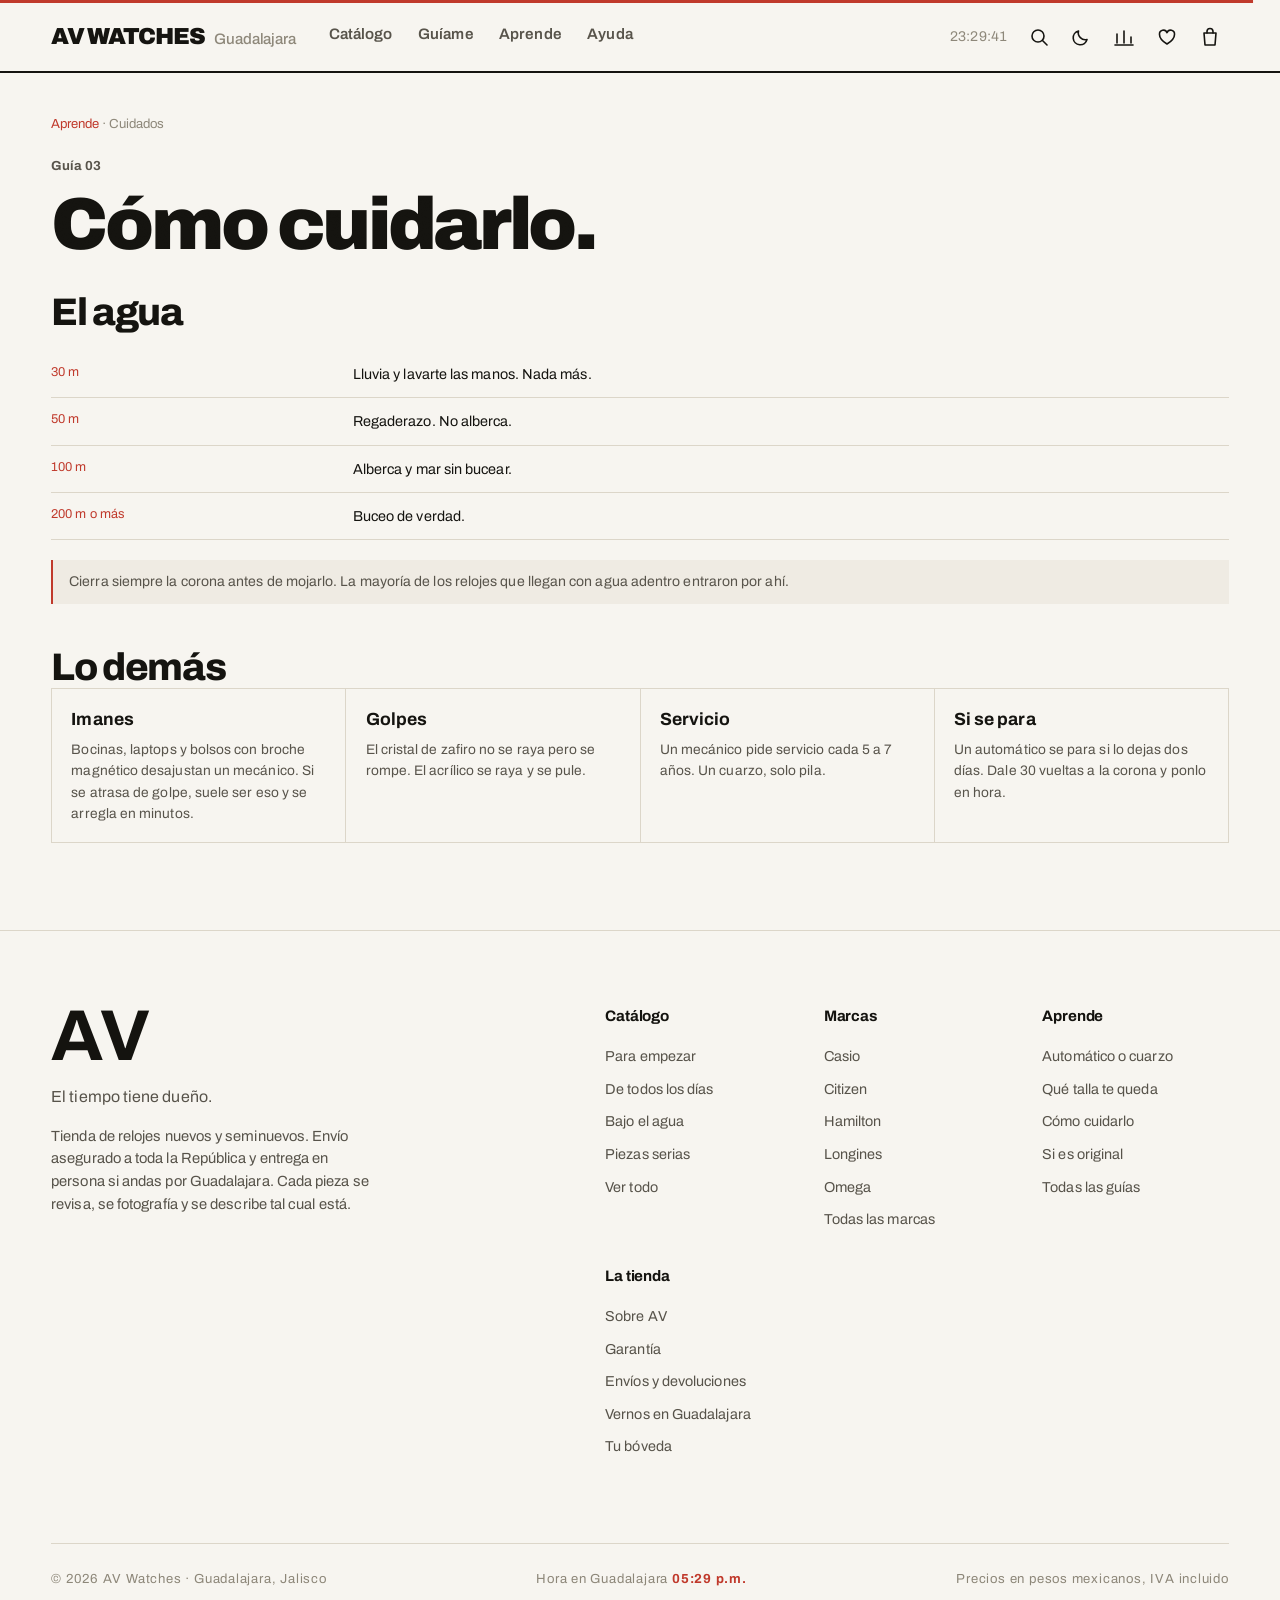
==== commit 1fb75ee3: "Los tres restos de la paleta vieja que seguían publicados Al verificar contra el sitio en el aire ap" ====
--- a/aprende-cuidados.html
+++ b/aprende-cuidados.html
@@ -5,8 +5,8 @@
 <meta name="viewport" content="width=device-width, initial-scale=1">
 <title>Cómo cuidarlo · AV Watches</title>
 <meta name="description" content="Agua, golpes, imanes y cada cuándo darle servicio a tu reloj.">
-<meta name="theme-color" content="#0B0B0C">
-<link rel="icon" href="data:image/svg+xml,%3Csvg xmlns='http://www.w3.org/2000/svg' viewBox='0 0 32 32'%3E%3Crect width='32' height='32' fill='%230B0B0C'/%3E%3Ctext x='16' y='23' font-family='Georgia,serif' font-size='19' font-weight='700' fill='%23C9A24A' text-anchor='middle'%3EAV%3C/text%3E%3C/svg%3E">
+<meta name="theme-color" content="#F7F5F0">
+<link rel="icon" href="data:image/svg+xml,%3Csvg xmlns='http://www.w3.org/2000/svg' viewBox='0 0 32 32'%3E%3Crect width='32' height='32' fill='%23C0392B'/%3E%3Ctext x='16' y='23' font-family='Archivo,Helvetica,Arial,sans-serif' font-size='18' font-weight='900' letter-spacing='-1' fill='%23FFFFFF' text-anchor='middle'%3EAV%3C/text%3E%3C/svg%3E">
 <link rel="preconnect" href="https://fonts.googleapis.com">
 <link rel="preconnect" href="https://fonts.gstatic.com" crossorigin>
 <link href="https://fonts.googleapis.com/css2?family=Archivo:wght@400;500;600;700;800;900&display=swap" rel="stylesheet">
--- a/assets/css/base.css
+++ b/assets/css/base.css
@@ -92,14 +92,16 @@
 }
 body.av-bloqueado { overflow: hidden; }
 
-h1,h2,h3,h4 { margin: 0; font-weight: 400; line-height: 1.02; letter-spacing: -.015em; }
+/* Con una grotesca, un encabezado en peso 400 se lee como texto sin
+   terminar. El default es negritas y las clases afinan desde ahí. */
+h1,h2,h3,h4 { margin: 0; font-weight: 700; line-height: 1.08; letter-spacing: -.03em; }
 p { margin: 0 0 1em; }
 img, svg { display: block; max-width: 100%; }
 button, input, select, textarea { font: inherit; color: inherit; }
 button { background: none; border: 0; cursor: pointer; padding: 0; }
 a { color: inherit; text-decoration: none; }
-:focus-visible { outline: 2px solid var(--acento); outline-offset: 3px; }
-::selection { background: var(--acento); color: var(--fondo); }
+:focus-visible { outline: 3px solid var(--acento); outline-offset: 2px; }
+::selection { background: var(--acento); color: #FFF; }
 hr { border: 0; border-top: var(--filo); margin: 0; }
 [hidden] { display: none !important; }
 
@@ -217,6 +219,20 @@
 
 @media (max-width: 860px) {
   .av-logo__txt, .av-hora-local { display: none; }
+}
+/* En un teléfono el encabezado medía 427 px dentro de 390 y la bolsa se
+   salía de la pantalla: en una tienda, justo el botón que no puede faltar.
+   Se encoge el logotipo y los iconos hasta que los seis caben. */
+@media (max-width: 460px) {
+  .av-cabeza__int { gap: .5rem; padding-inline: 1rem; }
+  .av-logo__marca { font-size: 1.15rem; }
+  .av-acciones { gap: 0; }
+  .av-icono { width: 34px; height: 34px; }
+  .av-icono svg { width: 18px; height: 18px; }
+}
+/* Más angosto todavía: el tema se consulta poco y vive en el menú. */
+@media (max-width: 360px) {
+  #av-tema { display: none; }
 }
 
 /* --- 7. Pie -------------------------------------------------------------- */
--- a/assets/css/paginas.css
+++ b/assets/css/paginas.css
@@ -62,7 +62,7 @@
 .av-marquesina { border-block: 1px solid var(--linea); padding: .8rem 0; overflow: hidden; background: var(--fondo-2); }
 .av-marquesina__pista { display: flex; width: max-content; animation: av-corre 42s linear infinite; }
 .av-marquesina:hover .av-marquesina__pista { animation-play-state: paused; }
-.av-marquesina span { display: inline-flex; align-items: center; gap: 2.4rem; padding-right: 2.4rem; font-family: var(--mono); font-size: 0.82rem; letter-spacing: 0; color: var(--tinta-tenue); white-space: nowrap; }
+.av-marquesina span { display: inline-flex; align-items: center; gap: 2.4rem; padding-right: 2.4rem; font-size: 0.82rem; letter-spacing: 0; color: var(--tinta-tenue); white-space: nowrap; }
 .av-marquesina b { color: var(--tinta); font-weight: 700; }
 @keyframes av-corre { to { transform: translateX(-50%); } }
 
@@ -114,11 +114,11 @@
 .av-cols { display: grid; gap: 1px; background: var(--linea); border: var(--filo); }
 .av-col { position: relative; display: grid; grid-template-columns: 5rem 1fr auto; gap: clamp(1rem,3vw,3rem); align-items: center; padding: clamp(1.6rem,3vw,2.6rem) clamp(1.2rem,3vw,2.4rem); background: var(--fondo); transition: background .5s var(--curva), padding-left .5s var(--curva); overflow: hidden; }
 .av-col:hover { background: var(--fondo-2); padding-left: clamp(1.8rem,4vw,3.4rem); }
-.av-col__num { font-family: var(--display); font-size: clamp(2.4rem,5vw,4rem); line-height: 1; color: var(--tinta-fantasma); transition: color .5s; }
+.av-col__num { font-size: clamp(2.4rem,5vw,4rem); font-weight: 900; letter-spacing: -.05em; line-height: 1; color: var(--tinta-fantasma); transition: color .3s; }
 .av-col:hover .av-col__num { color: var(--acento); }
-.av-col__nom { font-family: var(--display); font-size: clamp(1.6rem,3.4vw,2.8rem); }
+.av-col__nom { font-size: clamp(1.6rem,3.4vw,2.8rem); }
 .av-col__desc { color: var(--tinta-tenue); font-size: .95rem; max-width: 52ch; margin: .3rem 0 0; }
-.av-col__flecha { font-family: var(--mono); font-size: 0.82rem; letter-spacing: 0; color: var(--tinta-fantasma); white-space: nowrap; transition: color .4s, transform .5s var(--curva); }
+.av-col__flecha { font-size: 0.82rem; letter-spacing: 0; color: var(--tinta-fantasma); white-space: nowrap; transition: color .4s, transform .5s var(--curva); }
 .av-col:hover .av-col__flecha { color: var(--acento); transform: translateX(6px); }
 .av-col a::after { content: ''; position: absolute; inset: 0; }
 @media (max-width: 760px) { .av-col { grid-template-columns: 3.2rem 1fr; } .av-col__flecha { display: none; } }
@@ -128,26 +128,26 @@
 .av-huso { background: var(--fondo); padding: 1.8rem 1.4rem; text-align: center; transition: background .5s; }
 .av-huso:hover { background: var(--fondo-2); }
 .av-huso .av-svg { width: min(100%, 9.5rem); margin-inline: auto; }
-.av-huso__ciudad { font-family: var(--display); font-size: 1.25rem; margin-top: .6rem; }
+.av-huso__ciudad { font-size: 1.25rem; margin-top: .6rem; }
 .av-huso__hora { font-size: 1.5rem; font-weight: 800; letter-spacing: -.03em; font-variant-numeric: tabular-nums; color: var(--tinta); }
-.av-huso__cod { font-family: var(--mono); font-size: 0.82rem; letter-spacing: 0; color: var(--tinta-fantasma); }
+.av-huso__cod { font-size: 0.82rem; letter-spacing: 0; color: var(--tinta-fantasma); }
 
 /* ==========================  CALIBRE  ===================================== */
 .av-calibre { display: grid; grid-template-columns: minmax(0,1fr) minmax(0,1.05fr); gap: clamp(2rem,5vw,5rem); align-items: center; }
 .av-calibre__specs { display: grid; grid-template-columns: repeat(2,1fr); gap: 1px; background: var(--linea); border: var(--filo); margin-top: 2rem; }
 .av-calibre__specs div { background: var(--fondo); padding: 1.1rem 1.2rem; }
-.av-calibre__specs dt { font-family: var(--mono); font-size: 0.82rem; letter-spacing: 0; color: var(--tinta-fantasma); }
-.av-calibre__specs dd { margin: .3rem 0 0; font-family: var(--display); font-size: 1.5rem; }
-.av-calibre__specs dd small { font-family: var(--mono); font-size: 0.82rem; color: var(--tinta-tenue); }
+.av-calibre__specs dt { font-size: 0.82rem; letter-spacing: 0; color: var(--tinta-fantasma); }
+.av-calibre__specs dd { margin: .3rem 0 0; font-size: 1.5rem; }
+.av-calibre__specs dd small { font-size: 0.82rem; color: var(--tinta-tenue); }
 .av-mecanismo { position: relative; border: var(--filo); background: var(--fondo-2); padding: 1rem; }
 .av-mecanismo svg { width: 100%; height: auto; }
 @media (max-width: 900px) { .av-calibre { grid-template-columns: 1fr; } }
 
 /* ==========================  MANIFIESTO  ================================== */
 .av-manifiesto { border-block: var(--filo); }
-.av-manifiesto p { font-family: var(--display); font-size: clamp(1.5rem,3.6vw,3rem); line-height: 1.18; max-width: 24ch; margin: 0 auto; text-align: center; text-wrap: balance; }
+.av-manifiesto p { font-size: clamp(1.5rem,3.6vw,3rem); line-height: 1.18; max-width: 24ch; margin: 0 auto; text-align: center; text-wrap: balance; }
 .av-manifiesto em { font-style: normal; font-weight: 700; color: var(--tinta); }
-.av-manifiesto footer { text-align: center; margin-top: 2rem; font-family: var(--mono); font-size: 0.82rem; letter-spacing: 0; color: var(--tinta-fantasma); }
+.av-manifiesto footer { text-align: center; margin-top: 2rem; font-size: 0.82rem; letter-spacing: 0; color: var(--tinta-fantasma); }
 
 /* ==========================  CATÁLOGO  ==================================== */
 .av-catalogo__cab { display: flex; flex-wrap: wrap; gap: 1.5rem; align-items: flex-end; justify-content: space-between; padding-bottom: 1.6rem; border-bottom: var(--filo); }
@@ -161,17 +161,17 @@
 .av-check input { appearance: none; width: 13px; height: 13px; border: 1px solid var(--linea-viva); flex: 0 0 auto; transition: background .25s, border-color .25s; }
 .av-check input:checked { background: var(--acento); border-color: var(--acento); box-shadow: inset 0 0 0 2px var(--fondo); }
 .av-check input:checked + span { color: var(--tinta); }
-.av-check .cuenta { margin-left: auto; font-family: var(--mono); font-size: 0.82rem; color: var(--tinta-fantasma); }
+.av-check .cuenta { margin-left: auto; font-size: 0.82rem; color: var(--tinta-fantasma); }
 
 .av-rango { margin-top: .4rem; }
 .av-rango input[type="range"] { width: 100%; appearance: none; height: 1px; background: var(--linea-viva); margin: 1.2rem 0 .5rem; }
 .av-rango input[type="range"]::-webkit-slider-thumb { appearance: none; width: 13px; height: 13px; background: var(--acento); border-radius: 50%; cursor: grab; border: 2px solid var(--fondo); }
 .av-rango input[type="range"]::-moz-range-thumb { width: 13px; height: 13px; background: var(--acento); border-radius: 50%; cursor: grab; border: 2px solid var(--fondo); }
-.av-rango__val { display: flex; justify-content: space-between; font-family: var(--mono); font-size: 0.82rem; color: var(--tinta-tenue); }
-
-.av-orden { display: flex; align-items: center; gap: .6rem; font-family: var(--mono); font-size: 0.82rem; letter-spacing: 0; color: var(--tinta-fantasma); }
-.av-orden select { background: none; border: var(--filo); padding: .5rem .7rem; font-family: var(--mono); font-size: 0.82rem; letter-spacing: 0; color: var(--tinta); cursor: pointer; }
-.av-conteo { font-family: var(--mono); font-size: 0.82rem; color: var(--tinta-tenue); }
+.av-rango__val { display: flex; justify-content: space-between; font-size: 0.82rem; color: var(--tinta-tenue); }
+
+.av-orden { display: flex; align-items: center; gap: .6rem; font-size: 0.82rem; letter-spacing: 0; color: var(--tinta-fantasma); }
+.av-orden select { background: none; border: var(--filo); padding: .5rem .7rem; font-size: 0.82rem; letter-spacing: 0; color: var(--tinta); cursor: pointer; }
+.av-conteo { font-size: 0.82rem; color: var(--tinta-tenue); }
 .av-sin-resultados { grid-column: 1/-1; padding: 5rem 2rem; text-align: center; background: var(--fondo); }
 
 /* ==========================  FICHA DE PIEZA  ============================== */
@@ -186,7 +186,7 @@
 .av-escaparate__lienzo > div { width: 100%; display: grid; place-items: center; }
 .av-escaparate__lienzo .av-svg { width: min(100%, 26rem); transition: filter .6s; }
 .av-escaparate.lume { background: #05070a; }
-.av-util { display: inline-flex; align-items: center; gap: .5rem; padding: .5rem .85rem; border: var(--filo); font-family: var(--mono); font-size: 0.82rem; letter-spacing: 0; color: var(--tinta-tenue); transition: color .3s, border-color .3s; }
+.av-util { display: inline-flex; align-items: center; gap: .5rem; padding: .5rem .85rem; border: var(--filo); font-size: 0.82rem; letter-spacing: 0; color: var(--tinta-tenue); transition: color .3s, border-color .3s; }
 .av-util:hover { color: var(--tinta); border-color: var(--linea-viva); }
 .av-util[aria-pressed="true"] { color: var(--acento); border-color: var(--acento); }
 .av-util i { width: 6px; height: 6px; background: currentColor; border-radius: 50%; }
@@ -195,35 +195,35 @@
 .av-lupa { position: absolute; width: 150px; height: 150px; border-radius: 50%; border: 1px solid var(--acento); pointer-events: none; opacity: 0; transition: opacity .3s; overflow: hidden; background: var(--fondo-2); box-shadow: 0 18px 50px rgba(0,0,0,.55); z-index: 5; }
 .av-lupa.viva { opacity: 1; }
 .av-lupa__int { position: absolute; transform-origin: 0 0; }
-.av-lupa::after { content: 'x2.6'; position: absolute; bottom: 8px; left: 0; right: 0; text-align: center; font-family: var(--mono); font-size: 0.82rem; letter-spacing: 0; color: var(--acento); }
+.av-lupa::after { content: 'x2.6'; position: absolute; bottom: 8px; left: 0; right: 0; text-align: center; font-size: 0.82rem; letter-spacing: 0; color: var(--acento); }
 
 .av-ficha__cab { border-bottom: var(--filo); padding-bottom: 1.4rem; }
-.av-ficha__ref { display: flex; flex-wrap: wrap; gap: .6rem 1.2rem; align-items: center; font-family: var(--mono); font-size: 0.82rem; letter-spacing: 0; color: var(--tinta-fantasma); margin-bottom: .9rem; }
+.av-ficha__ref { display: flex; flex-wrap: wrap; gap: .6rem 1.2rem; align-items: center; font-size: 0.82rem; letter-spacing: 0; color: var(--tinta-fantasma); margin-bottom: .9rem; }
 .av-ficha__ref b { color: var(--acento); font-weight: 500; }
 .av-ficha__precio { display: flex; align-items: baseline; gap: 1rem; margin-top: 1.2rem; }
-.av-ficha__precio b { font-family: var(--mono); font-size: 1.75rem; letter-spacing: .01em; }
-.av-ficha__precio span { font-family: var(--mono); font-size: 0.82rem; color: var(--tinta-fantasma); letter-spacing: 0; }
+.av-ficha__precio b { font-size: 1.75rem; letter-spacing: .01em; }
+.av-ficha__precio span { font-size: 0.82rem; color: var(--tinta-fantasma); letter-spacing: 0; }
 
 .av-config { margin-top: 2rem; }
 .av-config__grupo { padding: 1.4rem 0; border-bottom: var(--filo); }
 .av-config__cab { display: flex; justify-content: space-between; align-items: baseline; margin-bottom: .9rem; }
 .av-config__cab h3 { font-size: .95rem; font-weight: 700; letter-spacing: -.01em; color: var(--tinta); }
-.av-config__cab span { font-family: var(--display); font-style: italic; font-size: .95rem; color: var(--tinta-tenue); }
+.av-config__cab span { font-style: italic; font-size: .95rem; color: var(--tinta-tenue); }
 .av-opciones { display: flex; flex-wrap: wrap; gap: .6rem; }
-.av-opcion { position: relative; display: flex; align-items: center; gap: .55rem; padding: .5rem .8rem .5rem .55rem; border: var(--filo); font-family: var(--mono); font-size: 0.82rem; color: var(--tinta-tenue); transition: border-color .3s, color .3s; }
+.av-opcion { position: relative; display: flex; align-items: center; gap: .55rem; padding: .5rem .8rem .5rem .55rem; border: var(--filo); font-size: 0.82rem; color: var(--tinta-tenue); transition: border-color .3s, color .3s; }
 .av-opcion:hover { border-color: var(--linea-viva); color: var(--tinta); }
 .av-opcion[aria-pressed="true"] { border-color: var(--acento); color: var(--tinta); }
 .av-opcion i { width: 20px; height: 20px; border: 1px solid rgba(128,128,128,.4); flex: 0 0 auto; }
 .av-opcion[aria-pressed="true"] i { box-shadow: 0 0 0 1px var(--acento); }
 .av-opcion em { font-style: normal; color: var(--acento); font-size: 0.82rem; }
 
-.av-grabado input { width: 100%; background: var(--fondo-2); border: var(--filo); padding: .8rem 1rem; font-family: var(--display); font-style: italic; font-size: 1.05rem; letter-spacing: .02em; }
+.av-grabado input { width: 100%; background: var(--fondo-2); border: var(--filo); padding: .8rem 1rem; font-style: italic; font-size: 1.05rem; letter-spacing: .02em; }
 .av-grabado input:focus { outline: none; border-color: var(--acento); }
-.av-grabado__pie { display: flex; justify-content: space-between; margin-top: .5rem; font-family: var(--mono); font-size: 0.82rem; color: var(--tinta-fantasma); }
+.av-grabado__pie { display: flex; justify-content: space-between; margin-top: .5rem; font-size: 0.82rem; color: var(--tinta-fantasma); }
 
 .av-comprar { display: grid; grid-template-columns: 1fr auto; gap: .7rem; margin-top: 1.8rem; }
 @media (max-width: 480px) { .av-comprar { grid-template-columns: 1fr; } }
-.av-disponible { display: flex; align-items: center; gap: .6rem; margin-top: 1rem; font-family: var(--mono); font-size: 0.82rem; color: var(--tinta-tenue); }
+.av-disponible { display: flex; align-items: center; gap: .6rem; margin-top: 1rem; font-size: 0.82rem; color: var(--tinta-tenue); }
 .av-disponible i { width: 7px; height: 7px; border-radius: 50%; background: var(--acento); animation: av-pulso 2.4s infinite; }
 .av-disponible.poco i { background: var(--brasa); }
 
@@ -232,15 +232,15 @@
 .av-muneca__vista { position: relative; height: 130px; display: grid; place-items: center; overflow: hidden; margin: 1rem 0; }
 .av-muneca__brazo { position: absolute; height: 100%; background: linear-gradient(180deg, transparent, color-mix(in oklab, var(--tinta) 12%, transparent) 12%, color-mix(in oklab, var(--tinta) 16%, transparent) 88%, transparent); border-inline: var(--filo); transition: width .35s var(--curva); }
 .av-muneca__caja { position: relative; border: 1px solid var(--acento); border-radius: 50%; display: grid; place-items: center; transition: width .35s var(--curva), height .35s var(--curva); }
-.av-muneca__caja span { font-family: var(--mono); font-size: 0.82rem; color: var(--acento); }
-.av-muneca__veredicto { font-family: var(--display); font-style: italic; font-size: 1.05rem; text-align: center; }
-.av-muneca__regla { display: flex; justify-content: space-between; font-family: var(--mono); font-size: 0.82rem; color: var(--tinta-fantasma); }
+.av-muneca__caja span { font-size: 0.82rem; color: var(--acento); }
+.av-muneca__veredicto { font-style: italic; font-size: 1.05rem; text-align: center; }
+.av-muneca__regla { display: flex; justify-content: space-between; font-size: 0.82rem; color: var(--tinta-fantasma); }
 
 /* Hoja de especificaciones */
 .av-specs { margin-top: 2.5rem; }
 .av-specs table { width: 100%; border-collapse: collapse; }
 .av-specs th, .av-specs td { text-align: left; padding: .8rem .2rem; border-bottom: var(--filo); vertical-align: baseline; }
-.av-specs th { font-family: var(--mono); font-size: 0.82rem; letter-spacing: 0; color: var(--tinta-fantasma); font-weight: 400; width: 42%; }
+.av-specs th { font-size: 0.82rem; letter-spacing: 0; color: var(--tinta-fantasma); font-weight: 400; width: 42%; }
 .av-specs td { font-size: .92rem; }
 .av-specs caption { text-align: left; font-size: .95rem; font-weight: 700; color: var(--tinta); padding-bottom: .6rem; border-bottom: 2px solid var(--tinta); }
 
@@ -254,7 +254,7 @@
 .av-banco table { width: 100%; min-width: 42rem; border-collapse: collapse; }
 .av-banco th, .av-banco td { padding: 1rem; border: var(--filo); text-align: left; vertical-align: top; }
 .av-banco thead td { border: 0; }
-.av-banco th[scope="row"] { font-family: var(--mono); font-size: 0.82rem; letter-spacing: 0; color: var(--tinta-fantasma); font-weight: 400; width: 12rem; background: var(--fondo-2); }
+.av-banco th[scope="row"] { font-size: 0.82rem; letter-spacing: 0; color: var(--tinta-fantasma); font-weight: 400; width: 12rem; background: var(--fondo-2); }
 .av-banco__pieza { text-align: center; }
 .av-banco__pieza .av-svg { width: min(100%, 9rem); margin-inline: auto; }
 .av-banco tbody tr:hover td { background: var(--fondo-2); }
@@ -264,7 +264,7 @@
 .av-pedido { display: grid; grid-template-columns: minmax(0,1.2fr) minmax(0,1fr); gap: clamp(2rem,4vw,4rem); align-items: start; }
 @media (max-width: 900px) { .av-pedido { grid-template-columns: 1fr; } .av-resumen { position: static; } }
 .av-campo { margin-bottom: 1.1rem; }
-.av-campo label { display: block; font-family: var(--mono); font-size: 0.82rem; letter-spacing: 0; color: var(--tinta-fantasma); margin-bottom: .45rem; }
+.av-campo label { display: block; font-size: 0.82rem; letter-spacing: 0; color: var(--tinta-fantasma); margin-bottom: .45rem; }
 .av-campo input, .av-campo select, .av-campo textarea { width: 100%; background: var(--fondo-2); border: var(--filo); padding: .8rem 1rem; font-size: .95rem; }
 .av-campo input:focus, .av-campo select:focus, .av-campo textarea:focus { outline: none; border-color: var(--acento); }
 .av-campos-dos { display: grid; grid-template-columns: 1fr 1fr; gap: 1rem; }
@@ -282,20 +282,20 @@
 .av-linea-tiempo { position: relative; padding-left: 2.5rem; border-left: var(--filo); display: grid; gap: 3rem; }
 .av-hito { position: relative; }
 .av-hito::before { content: ''; position: absolute; left: calc(-2.5rem - 4px); top: .5rem; width: 7px; height: 7px; background: var(--acento); border-radius: 50%; }
-.av-hito time { font-family: var(--display); font-size: 2.4rem; color: var(--tinta-fantasma); line-height: 1; }
-.av-hito h3 { font-family: var(--display); font-size: 1.5rem; margin: .3rem 0 .5rem; }
+.av-hito time { font-size: 2.4rem; color: var(--tinta-fantasma); line-height: 1; }
+.av-hito h3 { font-size: 1.5rem; margin: .3rem 0 .5rem; }
 .av-hito p { color: var(--tinta-tenue); max-width: 56ch; }
 .av-cifras { display: grid; grid-template-columns: repeat(auto-fit, minmax(min(100%,10rem),1fr)); gap: 1px; background: var(--linea); border: var(--filo); }
 .av-cifra { background: var(--fondo); padding: 1.8rem 1.4rem; }
-.av-cifra b { display: block; font-family: var(--display); font-size: clamp(2.4rem,5vw,3.6rem); line-height: 1; }
-.av-cifra span { font-family: var(--mono); font-size: 0.82rem; letter-spacing: 0; color: var(--tinta-fantasma); }
+.av-cifra b { display: block; font-size: clamp(2.4rem,5vw,3.6rem); line-height: 1; }
+.av-cifra span { font-size: 0.82rem; letter-spacing: 0; color: var(--tinta-fantasma); }
 
 /* ==========================  SERVICIO / ACORDEÓN  ========================= */
 .av-acordeon { border-top: var(--filo); }
 .av-acordeon details { border-bottom: var(--filo); }
-.av-acordeon summary { display: flex; align-items: center; justify-content: space-between; gap: 2rem; padding: 1.4rem 0; cursor: pointer; list-style: none; font-family: var(--display); font-size: clamp(1.1rem,2vw,1.5rem); transition: color .3s; }
+.av-acordeon summary { display: flex; align-items: center; justify-content: space-between; gap: 2rem; padding: 1.4rem 0; cursor: pointer; list-style: none; font-size: clamp(1.1rem,2vw,1.5rem); transition: color .3s; }
 .av-acordeon summary::-webkit-details-marker { display: none; }
-.av-acordeon summary::after { content: '+'; font-family: var(--mono); font-size: 1.3rem; color: var(--acento); transition: transform .4s var(--curva); }
+.av-acordeon summary::after { content: '+'; font-size: 1.3rem; color: var(--acento); transition: transform .4s var(--curva); }
 .av-acordeon details[open] summary::after { transform: rotate(45deg); }
 .av-acordeon summary:hover { color: var(--acento); }
 .av-acordeon div { padding-bottom: 1.6rem; color: var(--tinta-tenue); max-width: 62ch; }
@@ -377,7 +377,7 @@
 
 .av-cal__mando { display: grid; grid-template-columns: auto 1fr auto; gap: .8rem; align-items: center; margin-top: 1.2rem; }
 .av-cal__paso { width: 34px; height: 34px; border: var(--filo); display: grid; place-items: center;
-  font-family: var(--mono); color: var(--tinta-tenue); transition: color .3s, border-color .3s; }
+  color: var(--tinta-tenue); transition: color .3s, border-color .3s; }
 .av-cal__paso:hover { color: var(--tinta); border-color: var(--linea-viva); }
 .av-cal__mando input[type="range"] { width: 100%; appearance: none; height: 1px; background: var(--linea-viva); }
 .av-cal__mando input[type="range"]::-webkit-slider-thumb { appearance: none; width: 18px; height: 18px; background: var(--acento); border-radius: 50%; border: 3px solid var(--fondo-2); cursor: grab; }
@@ -392,13 +392,13 @@
 .av-escaparate.real .av-escaparate__lienzo { overflow: auto; justify-items: center; }
 .av-escaparate.real .av-escaparate__lienzo > div { display: grid; place-items: center; min-width: 100%; }
 .av-real-aviso { display: flex; align-items: center; gap: .6rem; justify-content: center; margin-top: 1rem;
-  padding: .6rem .9rem; border: 1px solid var(--acento); font-family: var(--mono); font-size: 0.82rem;
+  padding: .6rem .9rem; border: 1px solid var(--acento); font-size: 0.82rem;
   letter-spacing: 0; color: var(--acento); text-align: center; }
 .av-real-aviso button { color: inherit; text-decoration: underline; text-underline-offset: 3px; }
 
 /* Selector de vista: de frente o de perfil. */
 .av-vistas { display: flex; gap: 1px; background: var(--linea); border: var(--filo); margin-bottom: 1rem; }
-.av-vista { flex: 1; background: var(--fondo); padding: .6rem; font-family: var(--mono); font-size: 0.82rem; letter-spacing: 0; color: var(--tinta-fantasma); transition: color .3s, background .3s; }
+.av-vista { flex: 1; background: var(--fondo); padding: .6rem; font-size: 0.82rem; letter-spacing: 0; color: var(--tinta-fantasma); transition: color .3s, background .3s; }
 .av-vista:hover { color: var(--tinta); }
 .av-vista[aria-selected="true"] { background: var(--tinta); color: var(--fondo); }
 .av-escaparate__lienzo.sin-lupa { cursor: default; }
@@ -415,13 +415,13 @@
 .av-tiempo input[type="range"]::-webkit-slider-thumb { appearance: none; width: 15px; height: 15px; background: var(--acento); border-radius: 50%; border: 3px solid var(--fondo-2); cursor: grab; }
 .av-tiempo input[type="range"]::-moz-range-thumb { width: 15px; height: 15px; background: var(--acento); border-radius: 50%; border: 3px solid var(--fondo-2); cursor: grab; }
 .av-tiempo__pie { display: flex; justify-content: space-between; align-items: center; margin-top: .4rem; font-size: 0.82rem; color: var(--tinta-fantasma); }
-.av-tiempo__ahora { font-family: var(--mono); font-size: 0.82rem; letter-spacing: 0; color: var(--tinta-tenue); border-bottom: 1px solid transparent; }
+.av-tiempo__ahora { font-size: 0.82rem; letter-spacing: 0; color: var(--tinta-tenue); border-bottom: 1px solid transparent; }
 .av-tiempo__ahora:hover { color: var(--acento); border-bottom-color: var(--acento); }
 .av-tiempo__nota { margin: .7rem 0 0; font-size: 0.82rem; color: var(--tinta-fantasma); text-align: center; min-height: 1.2em; }
 
 /* ==========================  ¿CUÁL ES TU RELOJ?  ========================= */
 .av-guia { margin-top: clamp(2rem, 5vw, 3.5rem); border: var(--filo); padding: clamp(1.5rem, 4vw, 3rem); background: var(--fondo-2); position: relative; }
-.av-guia__barra { position: absolute; top: 0; left: 0; right: 0; height: 2px; background: var(--linea); }
+.av-guia__barra { position: absolute; top: 0; left: 0; right: 0; height: 4px; background: var(--linea); }
 .av-guia__barra i { display: block; height: 100%; background: var(--acento); transform-origin: left; transition: transform .6s var(--curva); }
 .av-guia__cuenta { font-size: 0.82rem; letter-spacing: 0; color: var(--tinta-fantasma); }
 .av-guia__titulo { margin: .6rem 0 1.8rem; }
@@ -429,10 +429,10 @@
 .av-guia__op { background: var(--fondo); padding: 1.4rem 1.2rem; text-align: left; display: grid; gap: .3rem; align-content: start;
   transition: background .35s var(--curva), transform .35s var(--curva); }
 .av-guia__op:hover { background: var(--fondo-3); }
-.av-guia__op .e { font-family: var(--display); font-size: 1.35rem; line-height: 1.1; }
-.av-guia__op .s { font-family: var(--mono); font-size: 0.82rem; color: var(--tinta-tenue); }
+.av-guia__op .e { font-size: 1.35rem; line-height: 1.1; }
+.av-guia__op .s { font-size: 0.82rem; color: var(--tinta-tenue); }
 .av-guia__op.elegida { background: var(--acento); }
-.av-guia__op.elegida .e, .av-guia__op.elegida .s { color: #0B0B0C; }
+.av-guia__op.elegida .e, .av-guia__op.elegida .s { color: var(--fondo); }
 .av-guia__pie { margin: 1.2rem 0 0; font-size: .84rem; color: var(--tinta-fantasma); max-width: 52ch; }
 .av-guia__atras { display: inline-block; margin-top: 1.4rem; color: var(--tinta-tenue); }
 
@@ -441,7 +441,7 @@
 .av-guia__pieza { width: min(100%, 15rem); margin-inline: auto; }
 .av-guia__razones { list-style: none; margin: 0 0 1rem; padding: 0; display: grid; gap: .45rem; }
 .av-guia__razones li { position: relative; padding-left: 1.5rem; font-size: .95rem; color: var(--tinta-tenue); }
-.av-guia__razones li::before { content: '✓'; position: absolute; left: 0; color: var(--acento); font-family: var(--mono); font-size: .8rem; }
+.av-guia__razones li::before { content: '✓'; position: absolute; left: 0; color: var(--acento); font-size: .8rem; }
 .av-guia__pero { font-size: .84rem; color: var(--tinta-fantasma); border-left: 2px solid var(--brasa); padding-left: .8rem; margin: 0 0 1.2rem; }
 .av-guia__compra { display: flex; flex-wrap: wrap; gap: 1rem; align-items: center; }
 .av-guia__compra b { font-size: 1.4rem; }
@@ -501,12 +501,12 @@
 .av-guias { display: grid; gap: 1px; background: var(--linea); border: var(--filo); }
 .av-guias__item { display: grid; grid-template-columns: 3rem 1fr auto; gap: 1.2rem; align-items: center;
   background: var(--fondo); padding: 1.1rem 1.3rem; transition: background .3s, padding-left .35s var(--curva); }
-.av-guias__item:hover { background: var(--fondo-2); padding-left: 1.8rem; }
+.av-guias__item:hover { background: var(--fondo-2); }
 .av-guias__item .n { color: var(--tinta-fantasma); font-size: 0.82rem; }
 .av-guias__item:hover .n { color: var(--acento); }
-.av-guias__item .t b { font-family: var(--display); font-size: 1.25rem; font-weight: 500; display: block; }
+.av-guias__item .t b { font-size: 1.25rem; font-weight: 700; letter-spacing: -.025em; display: block; }
 .av-guias__item .t em { font-style: normal; font-size: .86rem; color: var(--tinta-tenue); }
-.av-guias__item .f { font-size: 0.82rem; letter-spacing: 0; color: var(--tinta-fantasma); white-space: nowrap; }
+.av-guias__item .f { font-size: .92rem; font-weight: 700; color: var(--acento); white-space: nowrap; }
 .av-guias__item:hover .f { color: var(--acento); }
 
 /* Cinta de llamada: un dato y un botón, sin párrafos. */
@@ -526,7 +526,7 @@
 .av-notas-mec { display: grid; grid-template-columns: repeat(auto-fit, minmax(min(100%,13rem),1fr)); gap: 1px;
   background: var(--linea); border: var(--filo); border-top: 0; }
 .av-notas-mec p { background: var(--fondo); margin: 0; padding: .9rem 1rem; font-size: .84rem; color: var(--tinta-tenue); }
-.av-notas-mec b { color: var(--tinta); display: block; font-family: var(--mono); font-size: 0.82rem; letter-spacing: 0; margin-bottom: .25rem; }
+.av-notas-mec b { color: var(--tinta); display: block; font-size: 0.82rem; letter-spacing: 0; margin-bottom: .25rem; }
 
 .av-pasos { display: grid; grid-template-columns: repeat(auto-fit, minmax(min(100%,13rem),1fr)); gap: 1px;
   background: var(--linea); border: var(--filo); margin: 1.6rem 0; }
@@ -536,25 +536,25 @@
 
 .av-tabla { width: 100%; border-collapse: collapse; margin: 1.2rem 0; }
 .av-tabla caption { text-align: left; padding-bottom: .7rem; }
-.av-tabla th { text-align: left; font-family: var(--mono); font-size: 0.82rem; letter-spacing: 0;
+.av-tabla th { text-align: left; font-size: 0.82rem; letter-spacing: 0;
   color: var(--tinta-fantasma); font-weight: 400; padding: .6rem .8rem .6rem 0; border-bottom: var(--filo); }
 .av-tabla td { padding: .75rem .8rem .75rem 0; border-bottom: var(--filo); font-size: .9rem; vertical-align: top; }
-.av-tabla td:first-child { font-family: var(--mono); font-size: .8rem; white-space: nowrap; }
+.av-tabla td:first-child { font-size: .8rem; white-space: nowrap; }
 
 .av-aviso-corto { border-left: 2px solid var(--acento); padding: .7rem 1rem; background: var(--fondo-2); font-size: .88rem; color: var(--tinta-tenue); }
 .av-fichas-cortas { display: grid; grid-template-columns: repeat(auto-fit, minmax(min(100%,14rem),1fr)); gap: 1px; background: var(--linea); border: var(--filo); }
 .av-fichas-cortas div { background: var(--fondo); padding: 1.1rem 1.2rem; }
-.av-fichas-cortas b { font-family: var(--display); font-size: 1.1rem; }
+.av-fichas-cortas b { font-size: 1.1rem; }
 .av-fichas-cortas p { margin: .35rem 0 0; font-size: .86rem; color: var(--tinta-tenue); }
 
 .av-lista-num { list-style: none; counter-reset: ln; margin: 1.6rem 0; padding: 0; display: grid; gap: 1px; background: var(--linea); border: var(--filo); }
 .av-lista-num li { counter-increment: ln; background: var(--fondo); padding: 1rem 1.2rem 1rem 3rem; position: relative; font-size: .92rem; color: var(--tinta-tenue); }
-.av-lista-num li::before { content: counter(ln, decimal-leading-zero); position: absolute; left: 1.2rem; font-family: var(--mono); font-size: 0.82rem; color: var(--acento); }
+.av-lista-num li::before { content: counter(ln, decimal-leading-zero); position: absolute; left: 1.2rem; font-size: 0.82rem; color: var(--acento); }
 .av-lista-num b { color: var(--tinta); }
 
 .av-glosario { display: grid; grid-template-columns: repeat(auto-fit, minmax(min(100%,17rem),1fr)); gap: 1px; background: var(--linea); border: var(--filo); margin-top: 1.6rem; }
 .av-glosario > div { background: var(--fondo); padding: 1rem 1.2rem; }
-.av-glosario dt { font-family: var(--display); font-size: 1.1rem; }
+.av-glosario dt { font-size: 1.1rem; }
 .av-glosario dd { margin: .25rem 0 0; font-size: .86rem; color: var(--tinta-tenue); }
 
 /* ==========================  FICHA SIMPLIFICADA  =========================
@@ -583,7 +583,7 @@
 .av-detalles { margin-top: 1.8rem; border-top: var(--filo); }
 .av-detalles details { border-bottom: var(--filo); }
 .av-detalles summary { display: flex; align-items: center; justify-content: space-between; padding: .95rem 0; cursor: pointer;
-  list-style: none; font-family: var(--mono); font-size: 0.82rem; letter-spacing: 0;
+  list-style: none; font-size: 0.82rem; letter-spacing: 0;
   color: var(--tinta-tenue); transition: color .3s; }
 .av-detalles summary::-webkit-details-marker { display: none; }
 .av-detalles summary::after { content: '+'; font-size: 1.1rem; color: var(--acento); transition: transform .35s var(--curva); }
@@ -592,7 +592,7 @@
 .av-detalles details > *:not(summary) { padding-bottom: 1.2rem; animation: av-abre .35s var(--curva); }
 
 .av-specs-tabla { width: 100%; border-collapse: collapse; }
-.av-specs-tabla th { text-align: left; font-family: var(--mono); font-size: 0.82rem; letter-spacing: 0;
+.av-specs-tabla th { text-align: left; font-size: 0.82rem; letter-spacing: 0;
   color: var(--tinta-fantasma); font-weight: 400; padding: .45rem 1rem .45rem 0; width: 38%; vertical-align: top; }
 .av-specs-tabla td { padding: .45rem 0; font-size: .88rem; }
 
@@ -619,9 +619,9 @@
   .av-filtros-abrir {
     display: flex; align-items: center; justify-content: space-between; gap: 1rem; width: 100%;
     border: var(--filo); background: var(--fondo-2); padding: .8rem 1rem; margin-bottom: 1rem;
-    font-family: var(--mono); font-size: 0.82rem; letter-spacing: 0; color: var(--tinta);
+    font-size: 0.82rem; letter-spacing: 0; color: var(--tinta);
   }
-  .av-filtros-abrir b { font-family: var(--mono); font-size: 0.82rem; color: var(--acento); }
+  .av-filtros-abrir b { font-size: 0.82rem; color: var(--acento); }
   .av-filtros-abrir b:empty::before { content: 'Abrir'; color: var(--tinta-fantasma); }
 
   .av-filtros {
